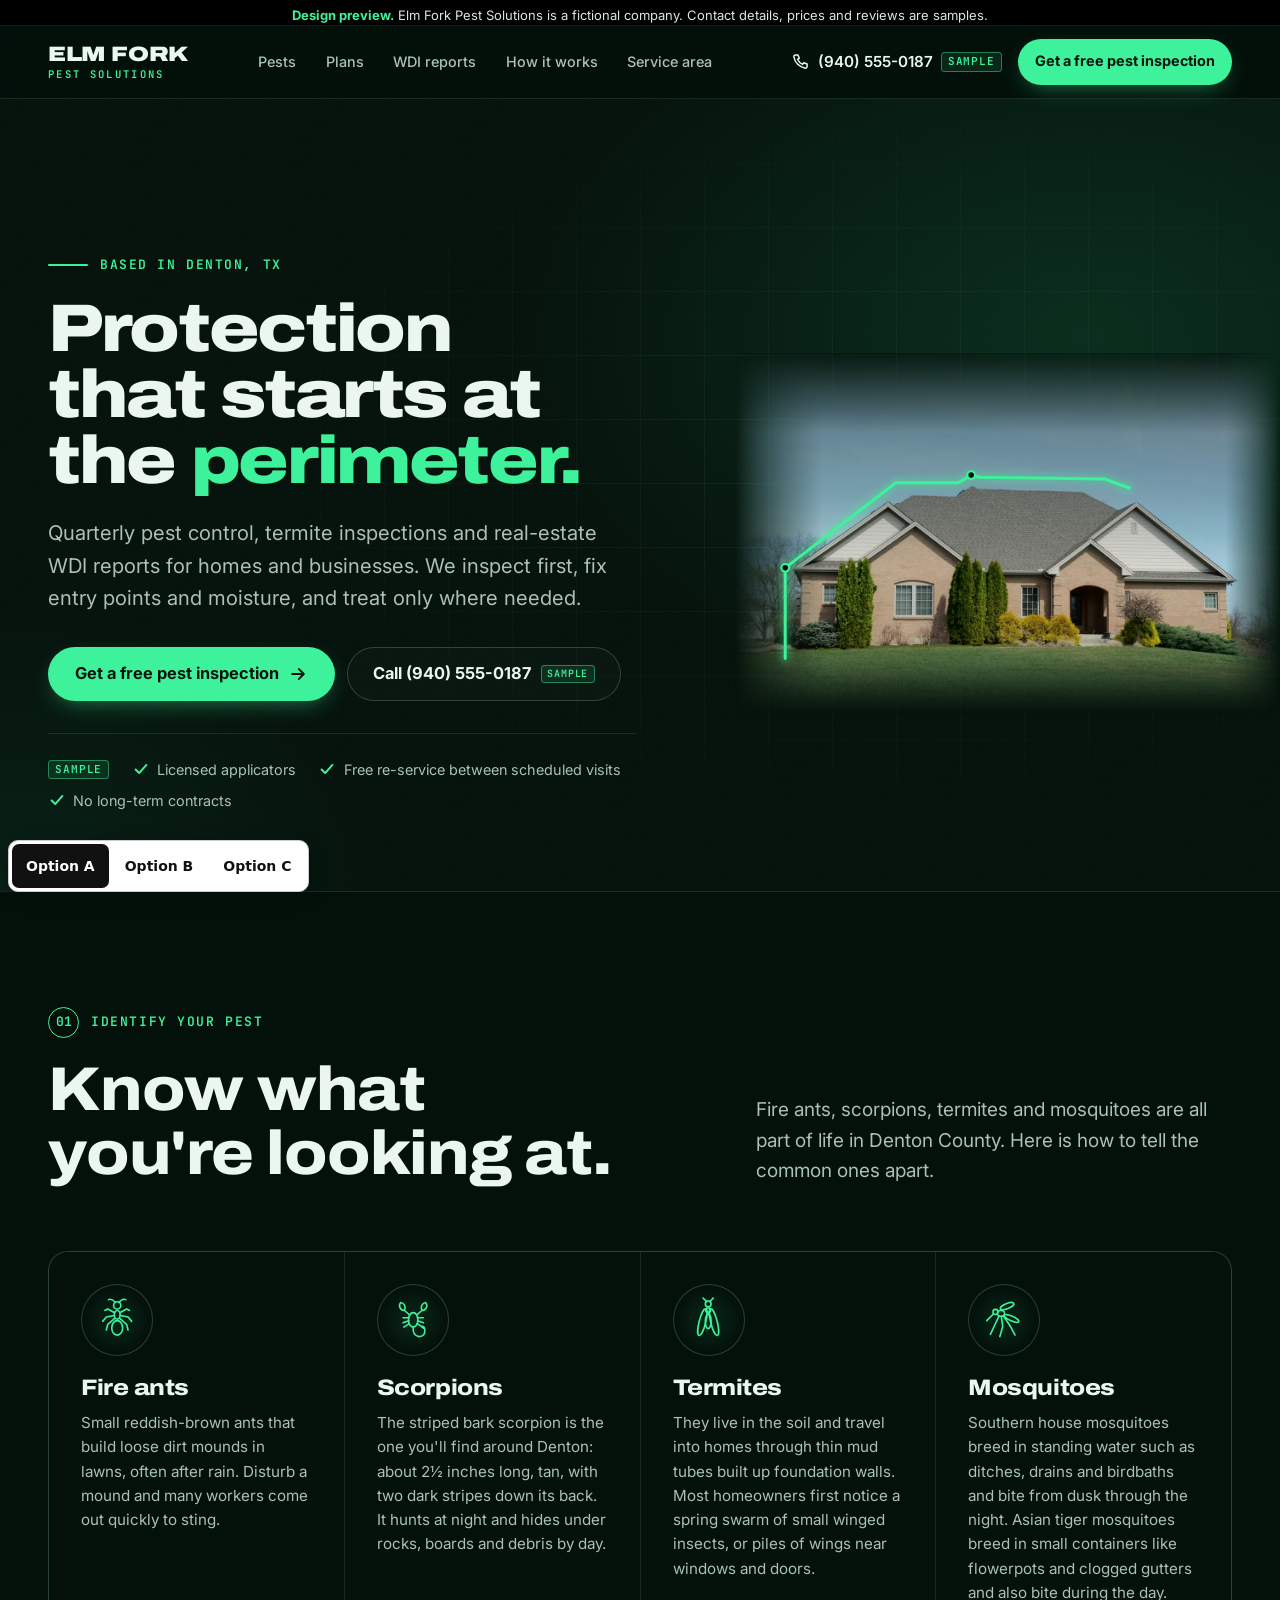
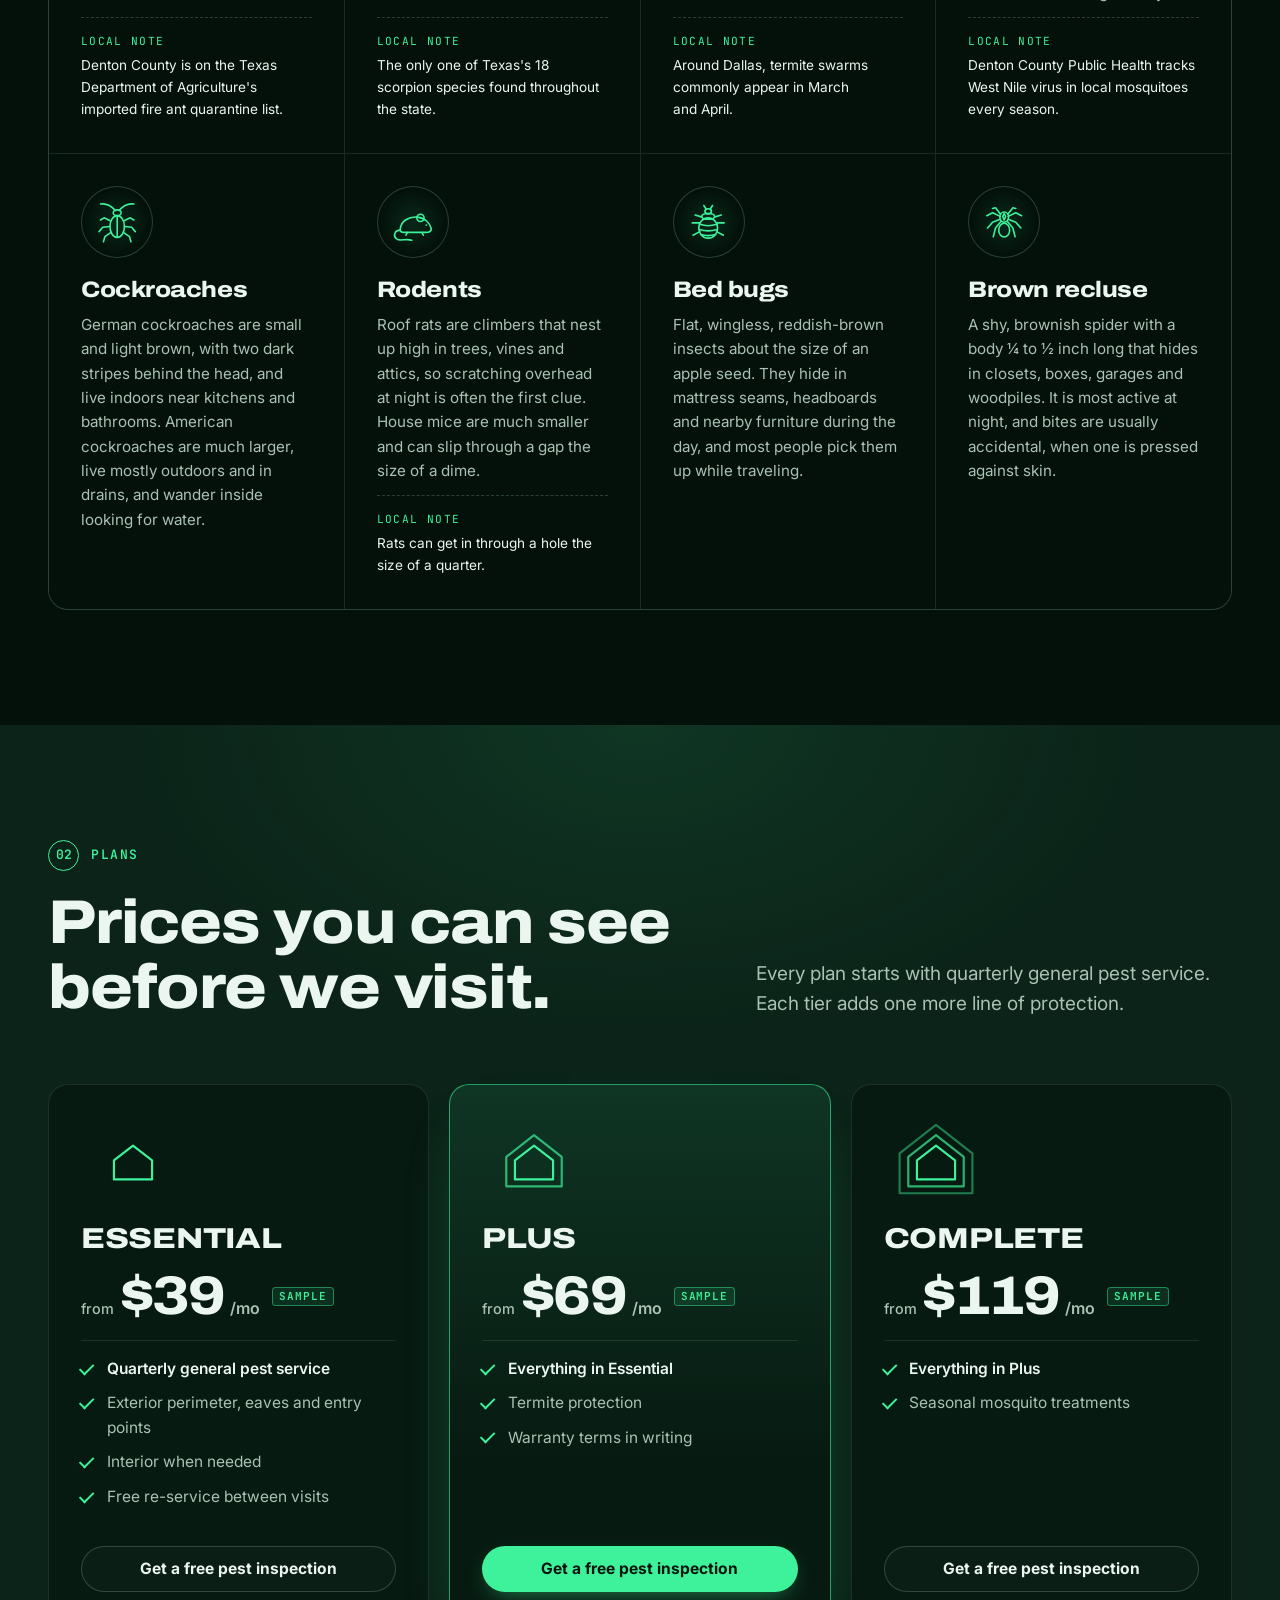
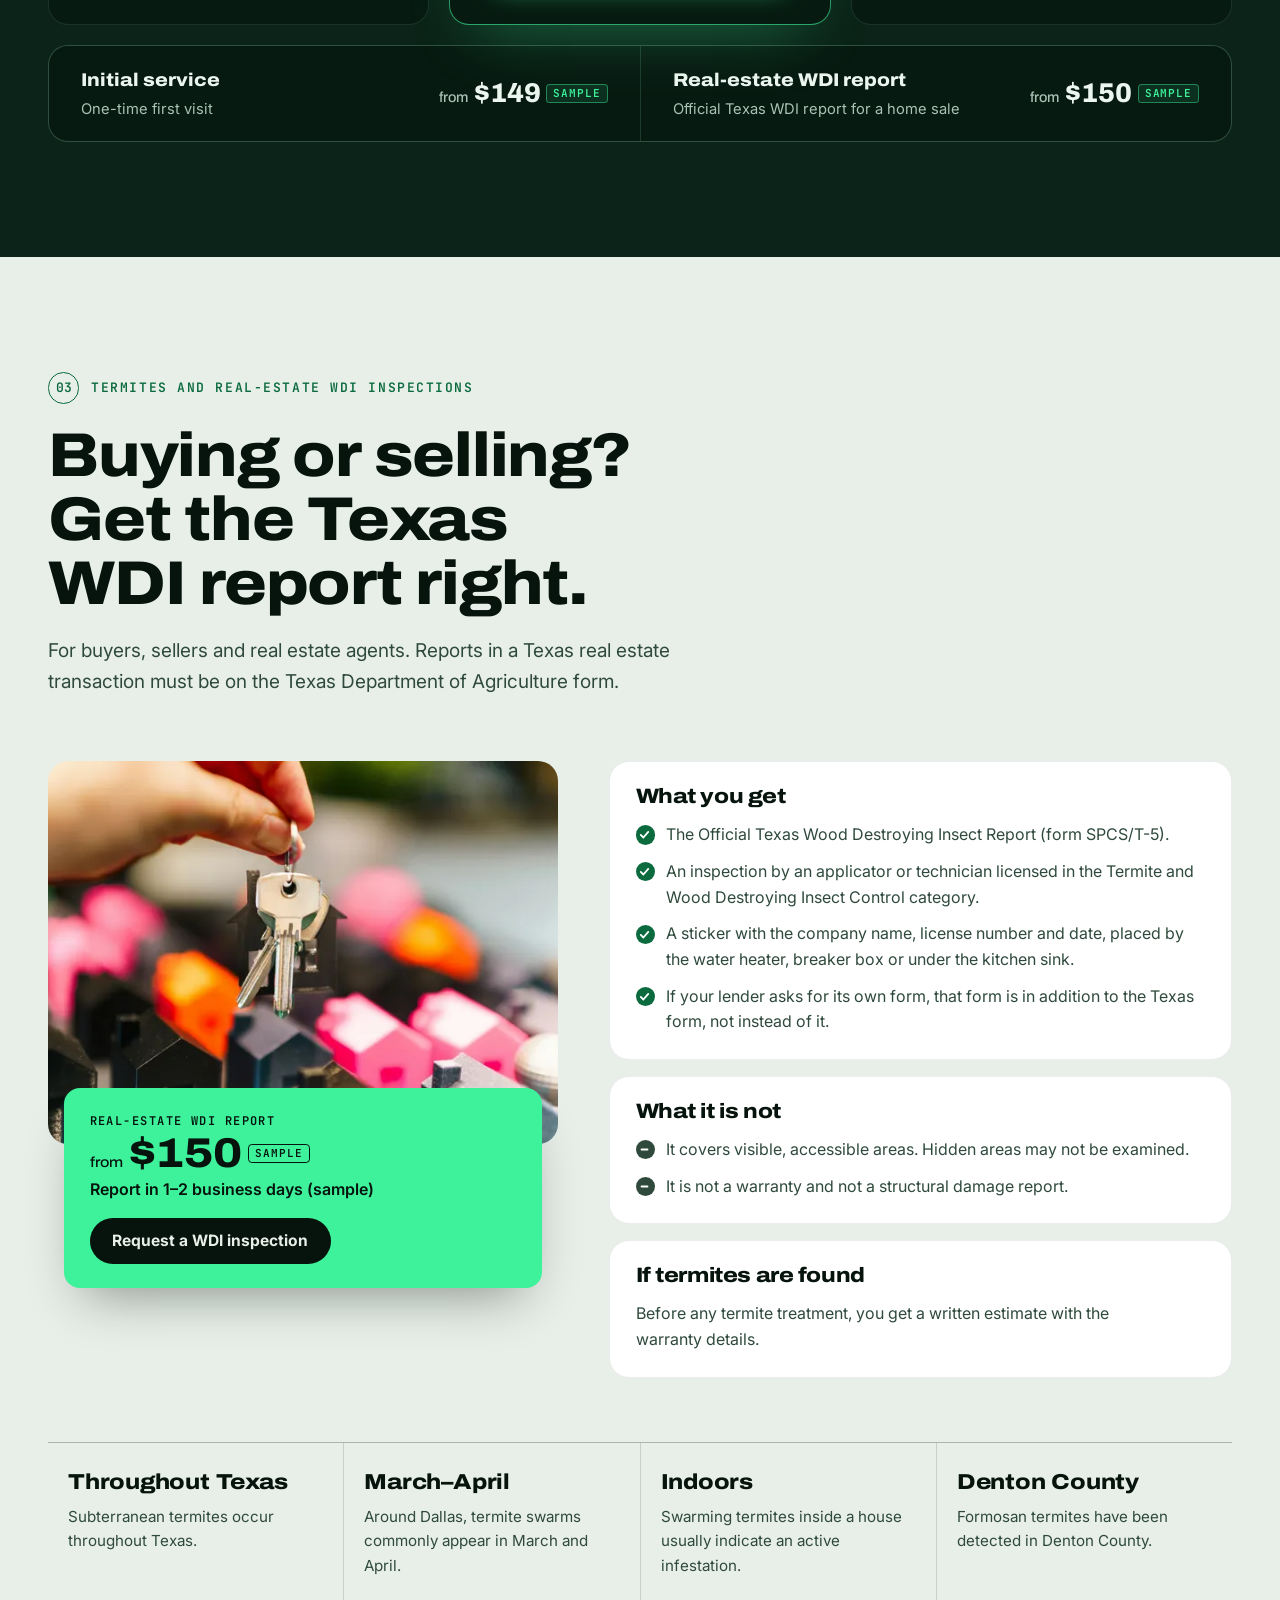
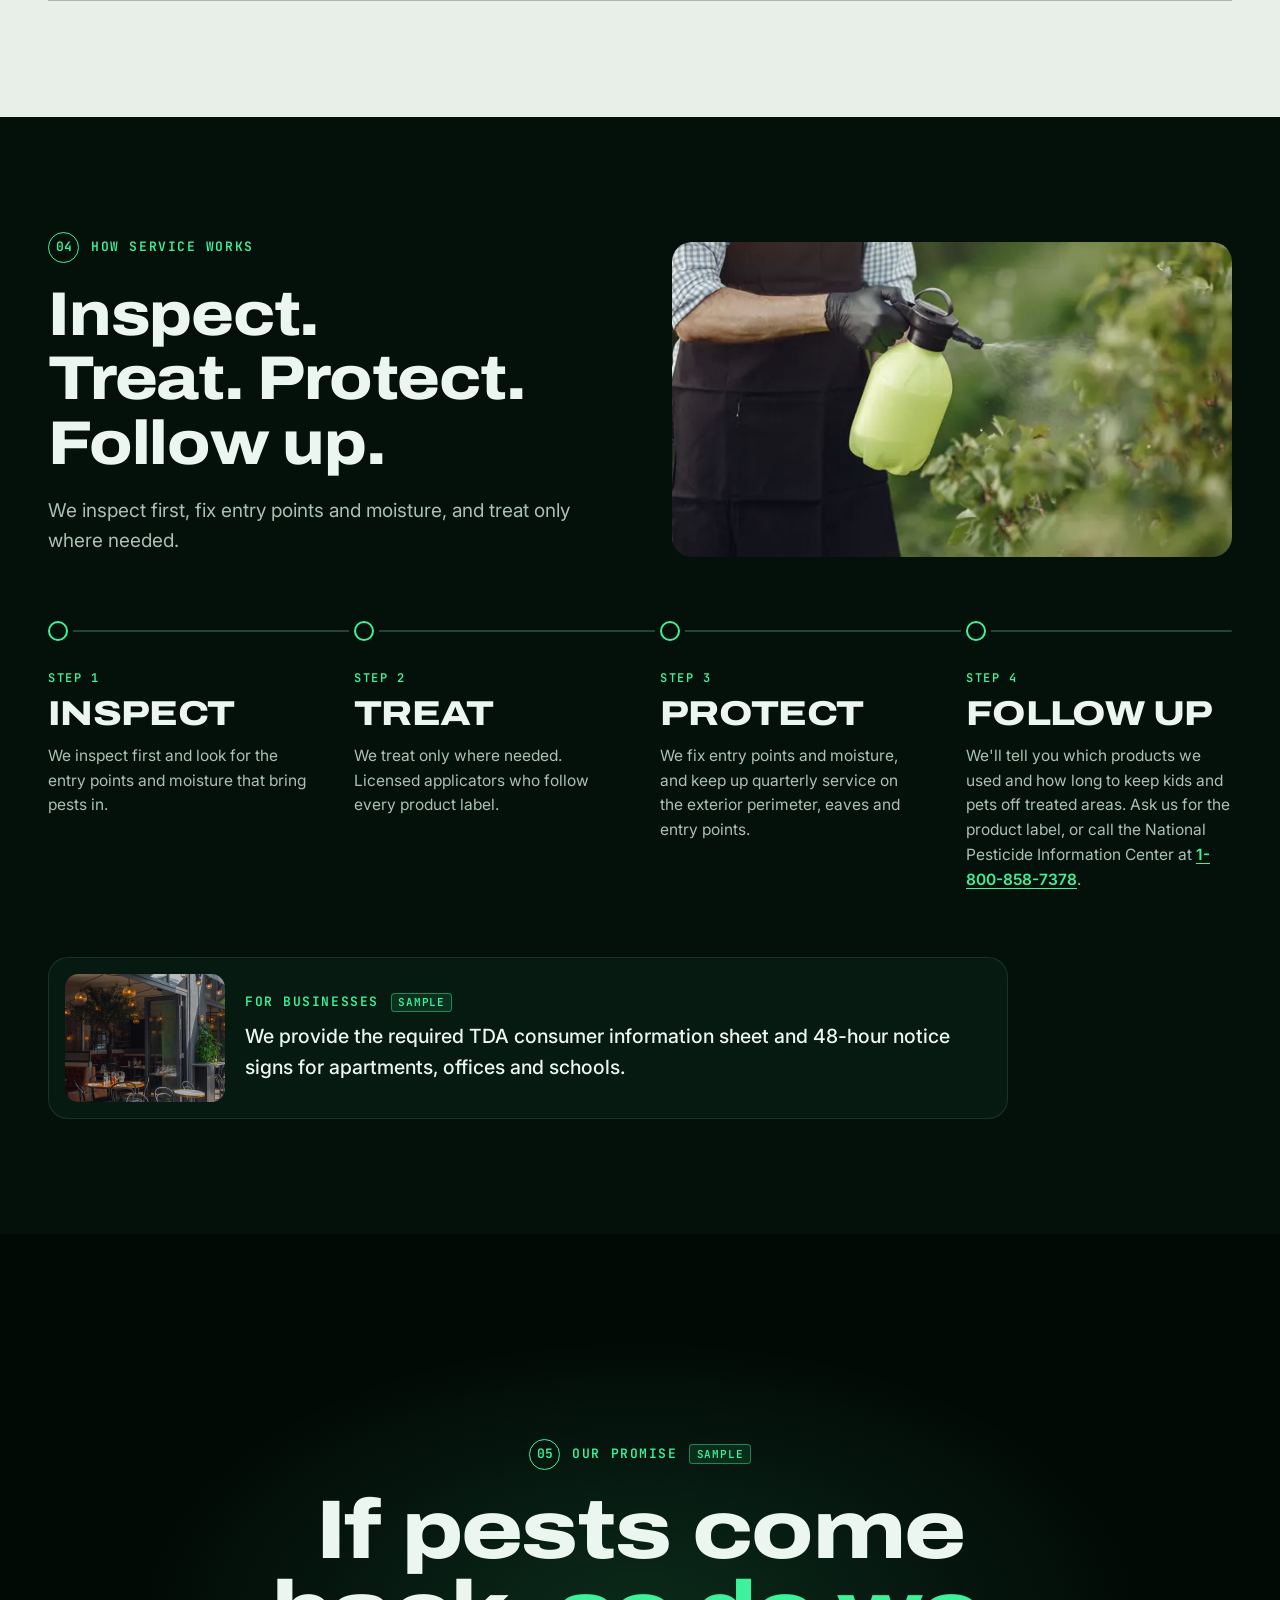
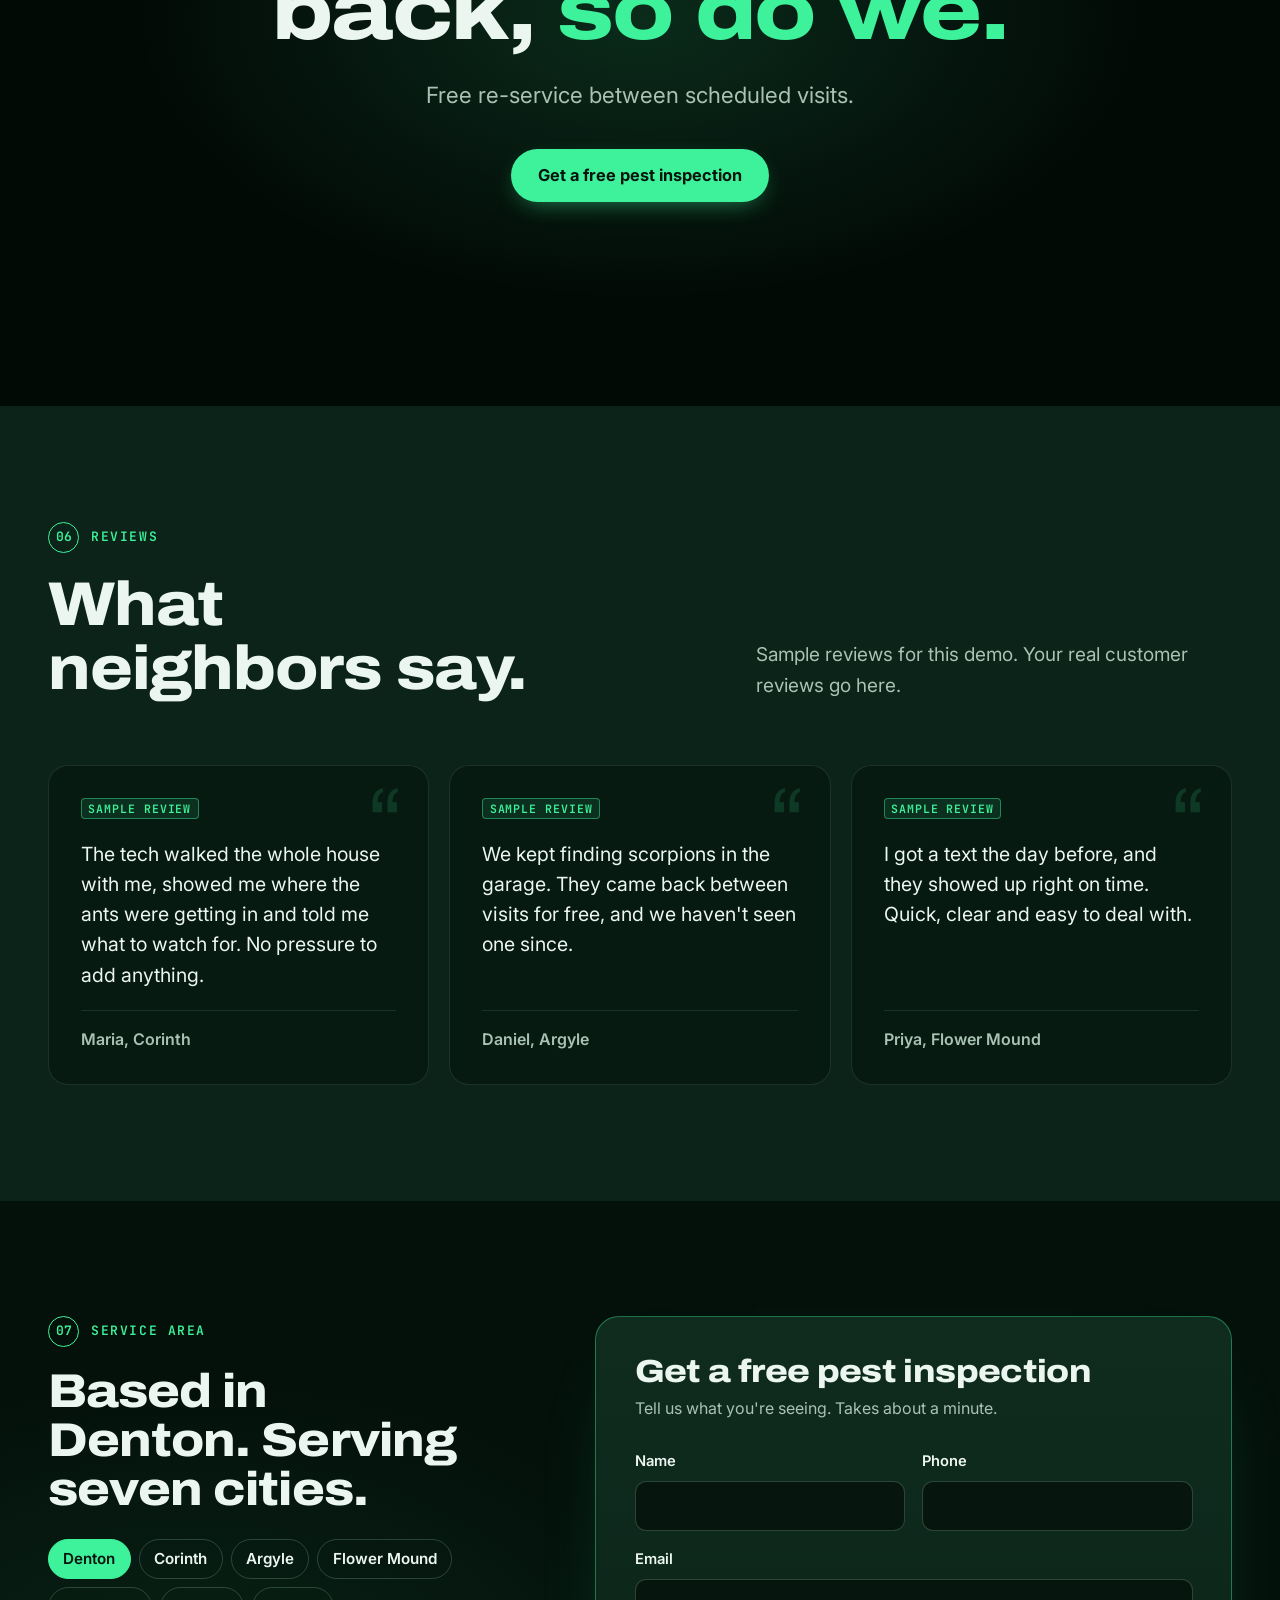
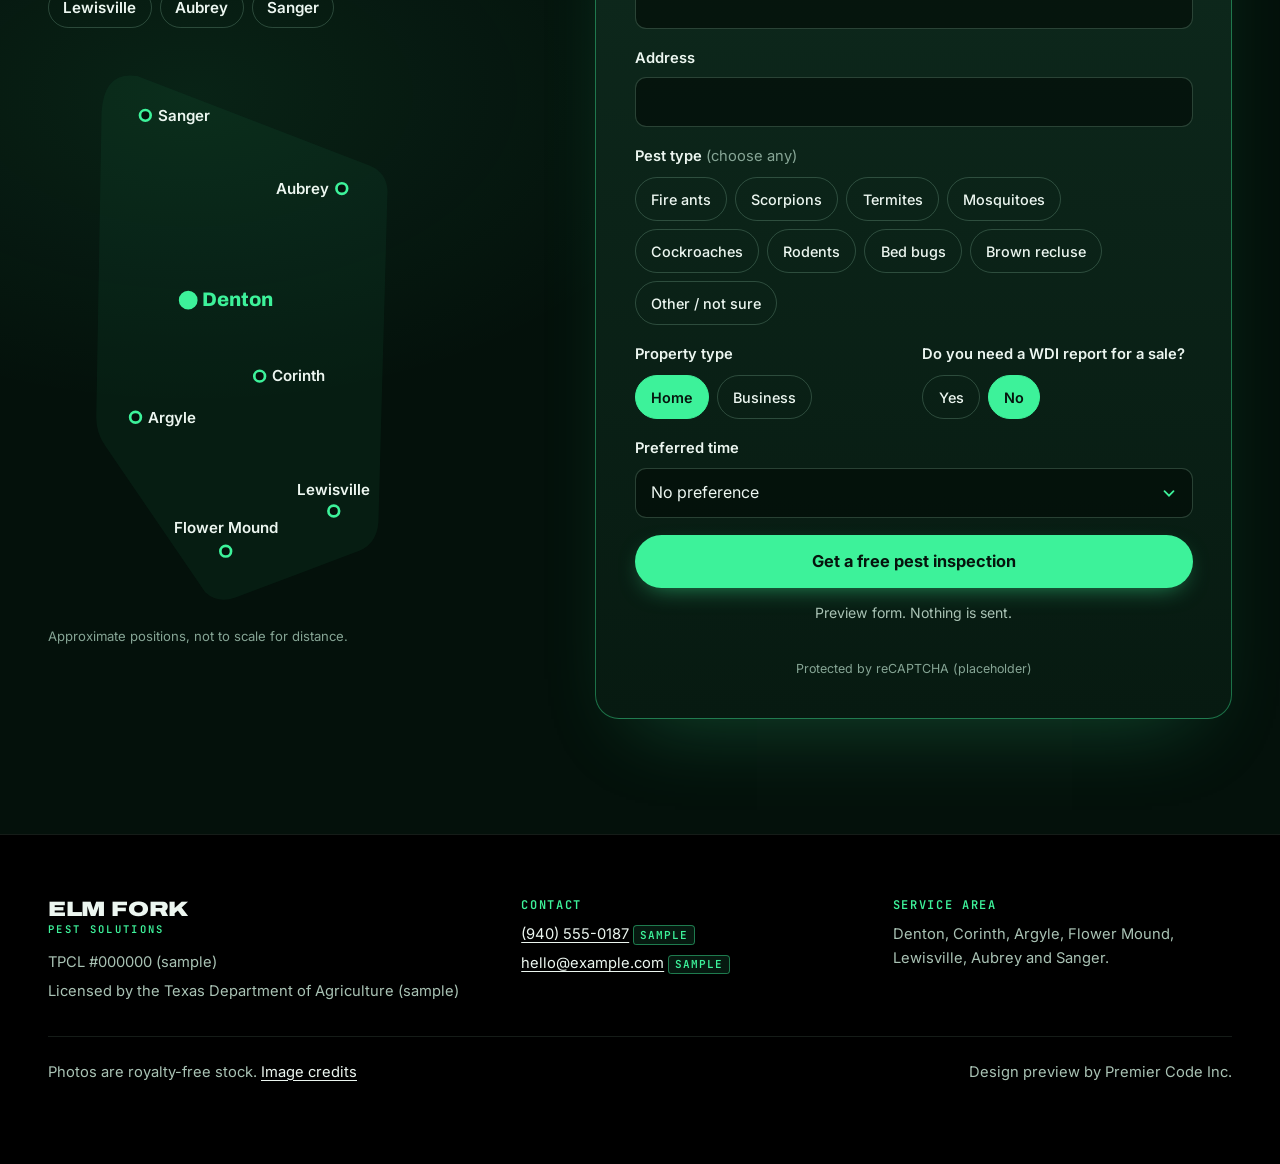
==== option-a/index.html @ 56227ff0 "Add three homepage design options, root redirect and image credits - Add Option A "The shield", Opti" ====
<!-- PITCH NOTE (Option A, "The shield"): A dark, cinematic page where one bright protective line draws itself around the home as you scroll, so the idea of perimeter protection is the first thing you see. Look first at the hero: scroll slowly and watch the line close around the house, then check the published Sample prices and the dedicated WDI section, which no Denton-area competitor has. -->
<!doctype html>
<html lang="en">
<head>
  <meta charset="utf-8">
  <meta name="viewport" content="width=device-width, initial-scale=1">
  <meta name="robots" content="noindex, nofollow">
  <title>Elm Fork Pest Solutions | Pest control in Denton, TX (design preview)</title>
  <meta name="description" content="Design preview for a fictional Denton, TX pest control company: quarterly pest plans, termite inspections and Texas real-estate WDI reports, with Sample prices.">
  <meta name="theme-color" content="#04110b">
  <link rel="preconnect" href="https://fonts.googleapis.com">
  <link rel="preconnect" href="https://fonts.gstatic.com" crossorigin>
  <link rel="stylesheet" href="https://fonts.googleapis.com/css2?family=Archivo:wdth,wght@62..125,400..900&family=Inter:wght@400;500;600;700&family=JetBrains+Mono:wght@500;600&display=swap">
  <link rel="preload" as="image" href="../assets/img/home-brick-ranch-02-1280.webp" imagesrcset="../assets/img/home-brick-ranch-02-640.webp 640w, ../assets/img/home-brick-ranch-02-1280.webp 1280w, ../assets/img/home-brick-ranch-02-1920.webp 1920w, ../assets/img/home-brick-ranch-02-2400.webp 2400w" imagesizes="(min-width: 960px) 55vw, 100vw">
  <link rel="stylesheet" href="styles.css">
  <script>document.documentElement.classList.add('js');</script>
</head>
<body>
  <a class="skip-link" href="#main">Skip to main content</a>

  <div class="preview-bar" role="note">
    <p><strong>Design preview.</strong> Elm Fork Pest Solutions is a fictional company. Contact details, prices and reviews are samples.</p>
  </div>

  <header class="site-header">
    <div class="wrap header-inner">
      <a class="wordmark" href="#main" aria-label="Elm Fork Pest Solutions, back to top">
        <span class="wordmark-top">Elm Fork</span>
        <span class="wordmark-sub">Pest Solutions</span>
      </a>
      <nav class="main-nav" aria-label="Main">
        <ul>
          <li><a href="#pests">Pests</a></li>
          <li><a href="#plans">Plans</a></li>
          <li><a href="#wdi">WDI reports</a></li>
          <li><a href="#how">How it works</a></li>
          <li><a href="#area">Service area</a></li>
        </ul>
      </nav>
      <div class="header-actions">
        <!-- PLACEHOLDER: real business phone number -->
        <a class="header-phone" href="tel:+19405550187">
          <svg aria-hidden="true" viewBox="0 0 24 24" width="20" height="20"><path d="M6.6 3.5h3l1.5 4-2 1.3a11 11 0 0 0 6.1 6.1l1.3-2 4 1.5v3a2 2 0 0 1-2.2 2A16.5 16.5 0 0 1 4.6 5.7a2 2 0 0 1 2-2.2z" fill="none" stroke="currentColor" stroke-width="1.8" stroke-linejoin="round"/></svg>
          <span class="header-phone-num">(940) 555-0187</span>
          <span class="tag">Sample</span>
        </a>
        <a class="btn btn-primary btn-header" href="#inspect"><span class="long">Get a free pest inspection</span><span class="short">Free inspection</span></a>
      </div>
    </div>
  </header>

  <main id="main" tabindex="-1">

    <!-- 1. HERO -->
    <section class="hero" aria-labelledby="hero-title">
      <div class="hero-glow" aria-hidden="true"></div>
      <div class="wrap hero-grid">
        <div class="hero-copy">
          <p class="eyebrow"><span class="eyebrow-line" aria-hidden="true"></span>Based in Denton, TX</p>
          <h1 id="hero-title">Protection that starts at the <span class="accent">perimeter.</span></h1>
          <p class="hero-lede">Quarterly pest control, termite inspections and real-estate WDI reports for homes and businesses. We inspect first, fix entry points and moisture, and treat only where needed.</p>
          <div class="hero-ctas">
            <a class="btn btn-primary btn-lg" href="#inspect">Get a free pest inspection
              <svg aria-hidden="true" viewBox="0 0 24 24" width="20" height="20"><path d="M5 12h13m-5-6 6 6-6 6" fill="none" stroke="currentColor" stroke-width="2.2" stroke-linecap="round" stroke-linejoin="round"/></svg>
            </a>
            <a class="btn btn-ghost btn-lg" href="tel:+19405550187">Call (940) 555-0187 <span class="tag">Sample</span></a>
          </div>
          <!-- PLACEHOLDER: confirm trust points with the client -->
          <ul class="trust" aria-label="What every plan includes (sample)">
            <li class="trust-tag"><span class="tag">Sample</span></li>
            <li><svg aria-hidden="true" viewBox="0 0 20 20" width="18" height="18"><path d="M4 10.5l4 4 8-9" fill="none" stroke="currentColor" stroke-width="2.2" stroke-linecap="round" stroke-linejoin="round"/></svg>Licensed applicators</li>
            <li><svg aria-hidden="true" viewBox="0 0 20 20" width="18" height="18"><path d="M4 10.5l4 4 8-9" fill="none" stroke="currentColor" stroke-width="2.2" stroke-linecap="round" stroke-linejoin="round"/></svg>Free re-service between scheduled visits</li>
            <li><svg aria-hidden="true" viewBox="0 0 20 20" width="18" height="18"><path d="M4 10.5l4 4 8-9" fill="none" stroke="currentColor" stroke-width="2.2" stroke-linecap="round" stroke-linejoin="round"/></svg>No long-term contracts</li>
          </ul>
        </div>

        <figure class="hero-figure" id="shield">
          <div class="shield-stage">
            <img src="../assets/img/home-brick-ranch-02-1280.webp"
                 srcset="../assets/img/home-brick-ranch-02-640.webp 640w, ../assets/img/home-brick-ranch-02-1280.webp 1280w, ../assets/img/home-brick-ranch-02-1920.webp 1920w, ../assets/img/home-brick-ranch-02-2400.webp 2400w"
                 sizes="(min-width: 960px) 55vw, 100vw"
                 width="1280" height="848" fetchpriority="high"
                 alt="Single-story brick home with trimmed shrubs and a green lawn">
            <svg class="shield-svg" viewBox="0 0 1280 848" aria-hidden="true" focusable="false">
              <defs>
                <filter id="lineGlow" x="-10%" y="-10%" width="120%" height="120%">
                  <feGaussianBlur stdDeviation="9"/>
                </filter>
              </defs>
              <path class="shield-halo" pathLength="1" d="M118 718 L118 505 L378 305 L525 305 L555 287 L575 292 L868 296 L940 322 L1200 520 L1200 732 L118 732 Z"/>
              <path class="shield-line" pathLength="1" d="M118 718 L118 505 L378 305 L525 305 L555 287 L575 292 L868 296 L940 322 L1200 520 L1200 732 L118 732 Z"/>
              <circle class="shield-node n1" cx="118" cy="505" r="9"/>
              <circle class="shield-node n2" cx="555" cy="287" r="9"/>
              <circle class="shield-node n3" cx="1200" cy="520" r="9"/>
              <circle class="shield-node n4" cx="1200" cy="732" r="9"/>
            </svg>
            <span class="shield-label l-eaves">Eaves</span>
            <span class="shield-label l-entry"><i aria-hidden="true"></i>Entry points</span>
            <span class="shield-label l-perimeter">Exterior perimeter</span>
          </div>
        </figure>
      </div>
    </section>

    <!-- 2. IDENTIFY YOUR PEST -->
    <section class="section pests" id="pests" aria-labelledby="pests-title">
      <div class="wrap">
        <header class="section-head split">
          <div>
            <p class="eyebrow"><span class="num">01</span>Identify your pest</p>
            <h2 id="pests-title">Know what you're looking at.</h2>
          </div>
          <p class="section-lede">Fire ants, scorpions, termites and mosquitoes are all part of life in Denton County. Here is how to tell the common ones apart.</p>
        </header>

        <ul class="pest-grid" role="list">
          <li class="pest-card" data-reveal>
            <div class="pest-icon" aria-hidden="true">
              <svg viewBox="0 0 64 64"><circle cx="32" cy="13" r="5"/><ellipse cx="32" cy="26" rx="4" ry="6"/><ellipse cx="32" cy="44" rx="7.5" ry="10"/><path d="M29.5 9 Q25 3 20 5 M34.5 9 Q39 3 44 5 M28.5 23 L19 18 L15 20 M28 27 L17 29 L12 35 M28.5 31 L19 39 L17 47 M35.5 23 L45 18 L49 20 M36 27 L47 29 L52 35 M35.5 31 L45 39 L47 47"/></svg>
            </div>
            <h3>Fire ants</h3>
            <p>Small reddish-brown ants that build loose dirt mounds in lawns, often after rain. Disturb a mound and many workers come out quickly to sting.</p>
            <p class="pest-note">Denton County is on the Texas Department of Agriculture's imported fire ant quarantine list.</p>
          </li>
          <li class="pest-card" data-reveal>
            <div class="pest-icon" aria-hidden="true">
              <svg viewBox="0 0 64 64"><ellipse cx="32" cy="33" rx="6.5" ry="10"/><path d="M32 43 Q31 55 40 56 Q49 56 48 46 Q47.5 41 43 42 M43 42 L46.5 44.5 M27 26 L20 20 M37 26 L44 20 M20 20 C14 20 11 13 15 9 M20 20 C22 15 20 10 15 9 M44 20 C50 20 53 13 49 9 M44 20 C42 15 44 10 49 9 M26 30 L18 30 M26 34 L18 37 M26.5 38 L19 43 M38 30 L46 30 M38 34 L46 37 M37.5 38 L45 43"/></svg>
            </div>
            <h3>Scorpions</h3>
            <p>The striped bark scorpion is the one you'll find around Denton: about 2&frac12; inches long, tan, with two dark stripes down its back. It hunts at night and hides under rocks, boards and debris by day.</p>
            <p class="pest-note">The only one of Texas's 18 scorpion species found throughout the state.</p>
          </li>
          <li class="pest-card" data-reveal>
            <div class="pest-icon" aria-hidden="true">
              <svg viewBox="0 0 64 64"><circle cx="32" cy="11" r="4"/><ellipse cx="32" cy="19.5" rx="3.5" ry="3"/><ellipse cx="32" cy="35" rx="4" ry="10"/><ellipse cx="24" cy="36" rx="4.5" ry="19" transform="rotate(14 24 36)"/><ellipse cx="40" cy="36" rx="4.5" ry="19" transform="rotate(-14 40 36)"/><path d="M30 8 L25 3 M34 8 L39 3"/></svg>
            </div>
            <h3>Termites</h3>
            <p>They live in the soil and travel into homes through thin mud tubes built up foundation walls. Most homeowners first notice a spring swarm of small winged insects, or piles of wings near windows and doors.</p>
            <p class="pest-note">Around Dallas, termite swarms commonly appear in March and April.</p>
          </li>
          <li class="pest-card" data-reveal>
            <div class="pest-icon" aria-hidden="true">
              <svg viewBox="0 0 64 64"><circle cx="20" cy="22" r="3.5"/><ellipse cx="27.5" cy="24" rx="5" ry="4"/><ellipse cx="42" cy="31" rx="11" ry="3.2" transform="rotate(24 42 31)"/><ellipse cx="36" cy="14" rx="10" ry="3.5" transform="rotate(-22 36 14)"/><path d="M17.5 24.5 L8 34 M25 27.5 L19 40 L13 53 M28 28 L30 42 L26 56 M30.5 27 L40 41 L47 54"/></svg>
            </div>
            <h3>Mosquitoes</h3>
            <p>Southern house mosquitoes breed in standing water such as ditches, drains and birdbaths and bite from dusk through the night. Asian tiger mosquitoes breed in small containers like flowerpots and clogged gutters and also bite during the day.</p>
            <p class="pest-note">Denton County Public Health tracks West Nile virus in local mosquitoes every season.</p>
          </li>
          <li class="pest-card" data-reveal>
            <div class="pest-icon" aria-hidden="true">
              <svg viewBox="0 0 64 64"><ellipse cx="32" cy="38" rx="10" ry="15"/><ellipse cx="32" cy="19" rx="5.5" ry="4"/><path d="M32 24 L32 52 M29.5 16 Q20 5 9 7 M34.5 16 Q44 5 55 7 M22.5 30 L14 26 L9 29 M22 38 L12 39 L7 45 M23.5 46 L15 52 L13 59 M41.5 30 L50 26 L55 29 M42 38 L52 39 L57 45 M40.5 46 L49 52 L51 59"/></svg>
            </div>
            <h3>Cockroaches</h3>
            <p>German cockroaches are small and light brown, with two dark stripes behind the head, and live indoors near kitchens and bathrooms. American cockroaches are much larger, live mostly outdoors and in drains, and wander inside looking for water.</p>
          </li>
          <li class="pest-card" data-reveal>
            <div class="pest-icon" aria-hidden="true">
              <svg viewBox="0 0 64 64"><path d="M57 41 C55 33 48 26 38 25 C26 24 15 30 14 42 C14 45 16 46 19 46 L50 46 C54 46 57 44 57 41 Z"/><circle cx="42" cy="26" r="5"/><circle cx="50" cy="36" r="1.2" class="fill"/><path d="M14.5 43 C6 43 4 51 9 55 C14 59 22 54 30 57 M24 46 L22 50 M44 46 L46 50"/></svg>
            </div>
            <h3>Rodents</h3>
            <p>Roof rats are climbers that nest up high in trees, vines and attics, so scratching overhead at night is often the first clue. House mice are much smaller and can slip through a gap the size of a dime.</p>
            <p class="pest-note">Rats can get in through a hole the size of a quarter.</p>
          </li>
          <li class="pest-card" data-reveal>
            <div class="pest-icon" aria-hidden="true">
              <svg viewBox="0 0 64 64"><ellipse cx="32" cy="40" rx="13" ry="14"/><ellipse cx="32" cy="24" rx="9" ry="4"/><ellipse cx="32" cy="17" rx="4.5" ry="3.5"/><path d="M20.5 35 Q32 39 43.5 35 M19.5 42 Q32 46 44.5 42 M21.5 49 Q32 52 42.5 49 M29.5 14.5 L26 9 M34.5 14.5 L38 9 M23.5 25 L14 22 M20 33 L10 33 M20.5 45 L11 50 M40.5 25 L50 22 M44 33 L54 33 M43.5 45 L53 50"/></svg>
            </div>
            <h3>Bed bugs</h3>
            <p>Flat, wingless, reddish-brown insects about the size of an apple seed. They hide in mattress seams, headboards and nearby furniture during the day, and most people pick them up while traveling.</p>
          </li>
          <li class="pest-card" data-reveal>
            <div class="pest-icon" aria-hidden="true">
              <svg viewBox="0 0 64 64"><ellipse cx="32" cy="25" rx="6" ry="7"/><ellipse cx="32" cy="43" rx="7.5" ry="9.5"/><path d="M32 20 L30 24 L32 29 L34 24 Z M27 21 L20 12 L16 13 M26.5 24 L16 19 L8 23 M26.5 28 L16 32 L9 40 M27.5 31 L20 40 L17 52 M37 21 L44 12 L48 13 M37.5 24 L48 19 L56 23 M37.5 28 L48 32 L55 40 M36.5 31 L44 40 L47 52"/></svg>
            </div>
            <h3>Brown recluse</h3>
            <p>A shy, brownish spider with a body &frac14; to &frac12; inch long that hides in closets, boxes, garages and woodpiles. It is most active at night, and bites are usually accidental, when one is pressed against skin.</p>
          </li>
        </ul>
      </div>
    </section>

    <!-- 3. PLANS -->
    <section class="section plans" id="plans" aria-labelledby="plans-title">
      <div class="wrap">
        <header class="section-head split">
          <div>
            <p class="eyebrow"><span class="num">02</span>Plans</p>
            <h2 id="plans-title">Prices you can see before we visit.</h2>
          </div>
          <p class="section-lede">Every plan starts with quarterly general pest service. Each tier adds one more line of protection.</p>
        </header>

        <!-- PLACEHOLDER: all plan prices and inclusions are samples; client to confirm -->
        <div class="plan-grid">
          <article class="plan" data-reveal>
            <svg class="plan-rings" viewBox="0 0 120 100" aria-hidden="true"><path class="ring r1" d="M38 72 V50 L60 33 L82 50 V72 Z"/></svg>
            <h3>Essential</h3>
            <p class="price"><span class="from">from</span> <span class="amount">$39</span><span class="per">/mo</span> <span class="tag">Sample</span></p>
            <ul class="plan-list">
              <li>Quarterly general pest service</li>
              <li>Exterior perimeter, eaves and entry points</li>
              <li>Interior when needed</li>
              <li>Free re-service between visits</li>
            </ul>
            <a class="btn btn-ghost" href="#inspect">Get a free pest inspection</a>
          </article>
          <article class="plan plan-feature" data-reveal>
            <svg class="plan-rings" viewBox="0 0 120 100" aria-hidden="true"><path class="ring r2" d="M28 80 V46 L60 21 L92 46 V80 Z"/><path class="ring r1" d="M38 72 V50 L60 33 L82 50 V72 Z"/></svg>
            <h3>Plus</h3>
            <p class="price"><span class="from">from</span> <span class="amount">$69</span><span class="per">/mo</span> <span class="tag">Sample</span></p>
            <ul class="plan-list">
              <li>Everything in Essential</li>
              <li>Termite protection</li>
              <li>Warranty terms in writing</li>
            </ul>
            <a class="btn btn-primary" href="#inspect">Get a free pest inspection</a>
          </article>
          <article class="plan" data-reveal>
            <svg class="plan-rings" viewBox="0 0 120 100" aria-hidden="true"><path class="ring r3" d="M18 88 V42 L60 9 L102 42 V88 Z"/><path class="ring r2" d="M28 80 V46 L60 21 L92 46 V80 Z"/><path class="ring r1" d="M38 72 V50 L60 33 L82 50 V72 Z"/></svg>
            <h3>Complete</h3>
            <p class="price"><span class="from">from</span> <span class="amount">$119</span><span class="per">/mo</span> <span class="tag">Sample</span></p>
            <ul class="plan-list">
              <li>Everything in Plus</li>
              <li>Seasonal mosquito treatments</li>
            </ul>
            <a class="btn btn-ghost" href="#inspect">Get a free pest inspection</a>
          </article>
        </div>

        <div class="extras" data-reveal>
          <div class="extra">
            <p class="extra-name">Initial service</p>
            <p class="extra-desc">One-time first visit</p>
            <p class="extra-price"><span class="from">from</span> $149 <span class="tag">Sample</span></p>
          </div>
          <div class="extra">
            <p class="extra-name">Real-estate WDI report</p>
            <p class="extra-desc">Official Texas WDI report for a home sale</p>
            <p class="extra-price"><span class="from">from</span> $150 <span class="tag">Sample</span></p>
          </div>
        </div>
      </div>
    </section>

    <!-- 4. TERMITES + WDI -->
    <section class="section wdi" id="wdi" aria-labelledby="wdi-title">
      <div class="wrap">
        <header class="section-head">
          <p class="eyebrow"><span class="num">03</span>Termites and real-estate WDI inspections</p>
          <h2 id="wdi-title">Buying or selling? Get the Texas WDI report right.</h2>
          <p class="section-lede">For buyers, sellers and real estate agents. Reports in a Texas real estate transaction must be on the Texas Department of Agriculture form.</p>
        </header>

        <div class="wdi-grid">
          <div class="wdi-media" data-reveal>
            <img src="../assets/img/realestate-keys-01-1280.webp"
                 srcset="../assets/img/realestate-keys-01-640.webp 640w, ../assets/img/realestate-keys-01-1280.webp 1280w, ../assets/img/realestate-keys-01-1920.webp 1920w"
                 sizes="(min-width: 960px) 40vw, 100vw"
                 width="1280" height="854" loading="lazy"
                 alt="Hand holding a house key over small model homes">
            <!-- PLACEHOLDER: WDI price and turnaround are samples; client to confirm -->
            <div class="wdi-price">
              <p class="wdi-price-label">Real-estate WDI report</p>
              <p class="wdi-price-amount"><span class="from">from</span> $150 <span class="tag tag-dark">Sample</span></p>
              <p class="wdi-turn">Report in 1&ndash;2 business days (sample)</p>
              <a class="btn btn-dark" href="#inspect">Request a WDI inspection</a>
            </div>
          </div>

          <div class="wdi-facts">
            <div class="fact-block" data-reveal>
              <h3>What you get</h3>
              <ul class="checks">
                <li>The Official Texas Wood Destroying Insect Report (form SPCS/T-5).</li>
                <li>An inspection by an applicator or technician licensed in the Termite and Wood Destroying Insect Control category.</li>
                <li>A sticker with the company name, license number and date, placed by the water heater, breaker box or under the kitchen sink.</li>
                <li>If your lender asks for its own form, that form is in addition to the Texas form, not instead of it.</li>
              </ul>
            </div>
            <div class="fact-block" data-reveal>
              <h3>What it is not</h3>
              <ul class="checks checks-neg">
                <li>It covers visible, accessible areas. Hidden areas may not be examined.</li>
                <li>It is not a warranty and not a structural damage report.</li>
              </ul>
            </div>
            <div class="fact-block" data-reveal>
              <h3>If termites are found</h3>
              <p>Before any termite treatment, you get a written estimate with the warranty details.</p>
            </div>
          </div>
        </div>

        <ul class="termite-strip" role="list">
          <li data-reveal><span class="strip-k">Throughout Texas</span>Subterranean termites occur throughout Texas.</li>
          <li data-reveal><span class="strip-k">March&ndash;April</span>Around Dallas, termite swarms commonly appear in March and April.</li>
          <li data-reveal><span class="strip-k">Indoors</span>Swarming termites inside a house usually indicate an active infestation.</li>
          <li data-reveal><span class="strip-k">Denton County</span>Formosan termites have been detected in Denton County.</li>
        </ul>
      </div>
    </section>

    <!-- 5. HOW SERVICE WORKS -->
    <section class="section how" id="how" aria-labelledby="how-title">
      <div class="wrap">
        <div class="how-top">
          <header class="section-head">
            <p class="eyebrow"><span class="num">04</span>How service works</p>
            <h2 id="how-title">Inspect. Treat. Protect. Follow up.</h2>
            <p class="section-lede">We inspect first, fix entry points and moisture, and treat only where needed.</p>
          </header>
          <figure class="how-figure" data-reveal>
            <img src="../assets/img/tech-shrub-spray-hands-01-1280.webp"
                 srcset="../assets/img/tech-shrub-spray-hands-01-640.webp 640w, ../assets/img/tech-shrub-spray-hands-01-1280.webp 1280w, ../assets/img/tech-shrub-spray-hands-01-1920.webp 1920w"
                 sizes="(min-width: 960px) 45vw, 100vw"
                 width="1280" height="853" loading="lazy"
                 alt="Gloved hand spraying shrubs with a handheld sprayer">
          </figure>
        </div>

        <!-- PLACEHOLDER: service process is a sample; client to confirm -->
        <ol class="steps" id="steps">
          <li class="step">
            <span class="step-node" aria-hidden="true"></span>
            <p class="step-num">Step 1</p>
            <h3>Inspect</h3>
            <p>We inspect first and look for the entry points and moisture that bring pests in.</p>
          </li>
          <li class="step">
            <span class="step-node" aria-hidden="true"></span>
            <p class="step-num">Step 2</p>
            <h3>Treat</h3>
            <p>We treat only where needed. Licensed applicators who follow every product label.</p>
          </li>
          <li class="step">
            <span class="step-node" aria-hidden="true"></span>
            <p class="step-num">Step 3</p>
            <h3>Protect</h3>
            <p>We fix entry points and moisture, and keep up quarterly service on the exterior perimeter, eaves and entry points.</p>
          </li>
          <li class="step">
            <span class="step-node" aria-hidden="true"></span>
            <p class="step-num">Step 4</p>
            <h3>Follow up</h3>
            <p>We'll tell you which products we used and how long to keep kids and pets off treated areas. Ask us for the product label, or call the National Pesticide Information Center at <a href="tel:+18008587378">1-800-858-7378</a>.</p>
          </li>
          <li class="steps-track" aria-hidden="true"><span class="steps-fill"></span></li>
        </ol>

        <!-- PLACEHOLDER: commercial service claim is a sample; client to confirm -->
        <aside class="commercial" data-reveal aria-label="Commercial service">
          <img src="../assets/img/restaurant-patio-01-640.webp"
               srcset="../assets/img/restaurant-patio-01-640.webp 640w, ../assets/img/restaurant-patio-01-1280.webp 1280w"
               sizes="(min-width: 960px) 14rem, 40vw"
               width="640" height="1024" loading="lazy"
               alt="Empty restaurant patio with bistro tables and string lights">
          <div>
            <p class="eyebrow eyebrow-sm">For businesses <span class="tag">Sample</span></p>
            <p class="commercial-text">We provide the required TDA consumer information sheet and 48-hour notice signs for apartments, offices and schools.</p>
          </div>
        </aside>
      </div>
    </section>

    <!-- 6. GUARANTEE -->
    <!-- PLACEHOLDER: guarantee terms are a sample; client to confirm wording and limits -->
    <section class="section guarantee" id="guarantee" aria-labelledby="guarantee-title">
      <div class="wrap">
        <div class="loop-box">
          <svg class="loop-svg" aria-hidden="true" focusable="false"><rect class="loop-rect" x="3" y="3" rx="44" pathLength="1"/></svg>
          <p class="eyebrow"><span class="num">05</span>Our promise <span class="tag">Sample</span></p>
          <h2 id="guarantee-title">If pests come back, <span class="accent">so do we.</span></h2>
          <p class="guarantee-sub">Free re-service between scheduled visits.</p>
          <a class="btn btn-primary btn-lg" href="#inspect">Get a free pest inspection</a>
        </div>
      </div>
    </section>

    <!-- 7. REVIEWS -->
    <!-- PLACEHOLDER: reviews are samples; replace with real customer reviews -->
    <section class="section reviews" id="reviews" aria-labelledby="reviews-title">
      <div class="wrap">
        <header class="section-head split">
          <div>
            <p class="eyebrow"><span class="num">06</span>Reviews</p>
            <h2 id="reviews-title">What neighbors say.</h2>
          </div>
          <p class="section-lede">Sample reviews for this demo. Your real customer reviews go here.</p>
        </header>
        <div class="review-grid">
          <figure class="review" data-reveal>
            <p class="tag tag-review">Sample review</p>
            <blockquote><p>The tech walked the whole house with me, showed me where the ants were getting in and told me what to watch for. No pressure to add anything.</p></blockquote>
            <figcaption>Maria, Corinth</figcaption>
          </figure>
          <figure class="review" data-reveal>
            <p class="tag tag-review">Sample review</p>
            <blockquote><p>We kept finding scorpions in the garage. They came back between visits for free, and we haven't seen one since.</p></blockquote>
            <figcaption>Daniel, Argyle</figcaption>
          </figure>
          <figure class="review" data-reveal>
            <p class="tag tag-review">Sample review</p>
            <blockquote><p>I got a text the day before, and they showed up right on time. Quick, clear and easy to deal with.</p></blockquote>
            <figcaption>Priya, Flower Mound</figcaption>
          </figure>
        </div>
      </div>
    </section>

    <!-- 8. SERVICE AREA + FORM -->
    <section class="section area" id="area" aria-labelledby="area-title">
      <div class="wrap area-grid">
        <div class="area-copy">
          <p class="eyebrow"><span class="num">07</span>Service area</p>
          <h2 id="area-title">Based in Denton. Serving seven cities.</h2>
          <ul class="city-list">
            <li>Denton</li><li>Corinth</li><li>Argyle</li><li>Flower Mound</li><li>Lewisville</li><li>Aubrey</li><li>Sanger</li>
          </ul>
          <figure class="area-map" data-reveal>
            <svg viewBox="0 0 430 620" role="img" aria-labelledby="map-title">
              <title id="map-title">Schematic of the seven service-area cities around Denton, with a line drawn around them</title>
              <path class="map-line" pathLength="1" d="M100 18 L360 118 Q382 127 380 152 L370 518 Q368 545 342 552 L210 602 Q190 609 176 596 L64 432 Q54 418 54 400 L60 58 Q63 12 100 18 Z"/>
              <g class="map-dots">
                <circle cx="157" cy="269" r="9" class="base"/>
                <circle cx="109" cy="62" r="6"/><circle cx="329" cy="144" r="6"/><circle cx="98" cy="400" r="6"/><circle cx="237" cy="354" r="6"/><circle cx="199" cy="550" r="6"/><circle cx="320" cy="505" r="6"/>
              </g>
              <g class="map-labels">
                <text x="173" y="275" class="base">Denton</text>
                <text x="123" y="68">Sanger</text>
                <text x="315" y="150" text-anchor="end">Aubrey</text>
                <text x="112" y="406">Argyle</text>
                <text x="251" y="360">Corinth</text>
                <text x="199" y="530" text-anchor="middle">Flower Mound</text>
                <text x="320" y="487" text-anchor="middle">Lewisville</text>
              </g>
            </svg>
            <figcaption>Approximate positions, not to scale for distance.</figcaption>
          </figure>
        </div>

        <div class="form-card" id="inspect">
          <h2 class="form-title">Get a free pest inspection</h2>
          <p class="form-intro">Tell us what you're seeing. Takes about a minute.</p>
          <!-- PLACEHOLDER: form handler endpoint goes here at launch (preview form posts nowhere) -->
          <form id="inspect-form" action="#" method="post" novalidate>
            <!-- PLACEHOLDER: reCAPTCHA v3 script and token field go here at launch -->
            <input type="hidden" name="g-recaptcha-response" value="">
            <div class="hp-field" aria-hidden="true">
              <label for="company_website">Company website</label>
              <input type="text" id="company_website" name="company_website" tabindex="-1" autocomplete="off">
            </div>

            <div class="field-row">
              <div class="field">
                <label for="f-name">Name</label>
                <input id="f-name" name="name" type="text" autocomplete="name" required>
              </div>
              <div class="field">
                <label for="f-phone">Phone</label>
                <input id="f-phone" name="phone" type="tel" autocomplete="tel" required>
              </div>
            </div>
            <div class="field">
              <label for="f-email">Email</label>
              <input id="f-email" name="email" type="email" autocomplete="email">
            </div>
            <div class="field">
              <label for="f-address">Address</label>
              <input id="f-address" name="address" type="text" autocomplete="street-address">
            </div>

            <fieldset class="field">
              <legend>Pest type <span class="hint">(choose any)</span></legend>
              <div class="chips">
                <label class="chip"><input type="checkbox" name="pest" value="fire-ants"><span>Fire ants</span></label>
                <label class="chip"><input type="checkbox" name="pest" value="scorpions"><span>Scorpions</span></label>
                <label class="chip"><input type="checkbox" name="pest" value="termites"><span>Termites</span></label>
                <label class="chip"><input type="checkbox" name="pest" value="mosquitoes"><span>Mosquitoes</span></label>
                <label class="chip"><input type="checkbox" name="pest" value="cockroaches"><span>Cockroaches</span></label>
                <label class="chip"><input type="checkbox" name="pest" value="rodents"><span>Rodents</span></label>
                <label class="chip"><input type="checkbox" name="pest" value="bed-bugs"><span>Bed bugs</span></label>
                <label class="chip"><input type="checkbox" name="pest" value="brown-recluse"><span>Brown recluse</span></label>
                <label class="chip"><input type="checkbox" name="pest" value="other"><span>Other / not sure</span></label>
              </div>
            </fieldset>

            <div class="field-row">
              <fieldset class="field">
                <legend>Property type</legend>
                <div class="chips">
                  <label class="chip"><input type="radio" name="property" value="home" checked><span>Home</span></label>
                  <label class="chip"><input type="radio" name="property" value="business"><span>Business</span></label>
                </div>
              </fieldset>
              <fieldset class="field">
                <legend>Do you need a WDI report for a sale?</legend>
                <div class="chips">
                  <label class="chip"><input type="radio" name="wdi" value="yes"><span>Yes</span></label>
                  <label class="chip"><input type="radio" name="wdi" value="no" checked><span>No</span></label>
                </div>
              </fieldset>
            </div>

            <div class="field">
              <label for="f-time">Preferred time</label>
              <select id="f-time" name="time">
                <option>No preference</option>
                <option>Morning</option>
                <option>Afternoon</option>
              </select>
            </div>

            <button class="btn btn-primary btn-lg btn-block" type="submit">Get a free pest inspection</button>
            <p class="form-note">Preview form. Nothing is sent.</p>
            <p class="form-status" id="form-status" role="status" aria-live="polite"></p>
            <p class="recaptcha-note">Protected by reCAPTCHA (placeholder)</p>
          </form>
        </div>
      </div>
    </section>
  </main>

  <footer class="site-footer">
    <div class="wrap footer-grid">
      <div class="footer-brand">
        <p class="wordmark wordmark-footer"><span class="wordmark-top">Elm Fork</span><span class="wordmark-sub">Pest Solutions</span></p>
        <!-- PLACEHOLDER: real TPCL license number -->
        <p>TPCL #000000 (sample)</p>
        <p>Licensed by the Texas Department of Agriculture (sample)</p>
      </div>
      <div>
        <h2 class="footer-h">Contact</h2>
        <!-- PLACEHOLDER: real phone and email -->
        <p><a href="tel:+19405550187">(940) 555-0187</a> <span class="tag">Sample</span></p>
        <p><a href="mailto:hello@example.com">hello@example.com</a> <span class="tag">Sample</span></p>
      </div>
      <div>
        <h2 class="footer-h">Service area</h2>
        <p>Denton, Corinth, Argyle, Flower Mound, Lewisville, Aubrey and Sanger.</p>
      </div>
      <div class="footer-legal">
        <p>Photos are royalty-free stock. <a href="../credits.html">Image credits</a></p>
        <p>Design preview by Premier Code Inc.</p>
      </div>
    </div>
  </footer>

  <script src="main.js" defer></script>

<!-- REMOVE AT LAUNCH: option switcher -->
<!-- Copy this block unchanged to the end of <body> on every option page, just before </body>.
     Per page, move aria-current="page" and the "on" class to that page's own link. Change nothing else.
     Links are relative to option-a/, option-b/ and option-c/ folders (one level below the site root). -->
<style class="pv-style">
  html { scroll-padding-bottom: 6rem; }
  footer, .site-footer, body > :last-of-type:not(script):not(nav) { padding-bottom: max(env(safe-area-inset-bottom), 5rem); }
  .pv-switch {
    position: fixed; left: 8px; bottom: 8px; z-index: 9999;
    display: flex; gap: 2px; padding: 3px;
    background: #fff; border: 1px solid #c8ccd2; border-radius: 10px;
    box-shadow: 0 4px 18px rgba(0,0,0,.28);
    font: 600 14px/1.2 system-ui, -apple-system, "Segoe UI", sans-serif;
  }
  .pv-switch a {
    display: flex; align-items: center; justify-content: center;
    min-height: 44px; padding: 0 14px; border-radius: 7px;
    color: #111; background: transparent; text-decoration: none; white-space: nowrap;
  }
  .pv-switch a:hover { background: #eceef1; }
  .pv-switch a.on { color: #fff; background: #111; }
  .pv-switch a:focus-visible { outline: 3px solid #1a73e8; outline-offset: 1px; }
  @media (max-width: 420px) { .pv-switch a { padding: 0 11px; font-size: 13px; } }
  @media print { .pv-switch { display: none; } }
</style>
<nav class="pv-switch" aria-label="Design options">
  <a href="../option-a/" class="on" aria-current="page">Option A</a>
  <a href="../option-b/">Option B</a>
  <a href="../option-c/">Option C</a>
</nav>
<!-- /REMOVE AT LAUNCH -->
</body>
</html>
---- option-a/styles.css ----
/* Option A: "The shield"
   Deep green and black, one bright protective line. Archivo (expanded) + Inter + JetBrains Mono. */

@layer reset, base, layout, components, sections, motion;

@property --intro { syntax: "<number>"; inherits: true; initial-value: 1; }
@property --draw  { syntax: "<number>"; inherits: true; initial-value: 1; }
@property --steps { syntax: "<number>"; inherits: true; initial-value: 1; }
@property --loop  { syntax: "<number>"; inherits: true; initial-value: 1; }

:root {
  --bg: #04110b;
  --bg-2: #071a11;
  --surface: #0b2318;
  --surface-2: #0f2c1f;
  --line: #3df29a;             /* the shield line */
  --line-deep: #1fbf72;
  --text: #ecf6f0;
  --text-2: #a9c2b4;           /* 9.4:1 on --bg */
  --text-3: #86a595;           /* 6.6:1 on --bg */
  --border: rgba(173, 230, 199, 0.12);
  --border-2: rgba(173, 230, 199, 0.22);
  --paper: #e8efe9;
  --ink: #06140d;
  --ink-2: #2f4a3c;            /* 8.6:1 on paper */

  --font-display: "Archivo", "Arial Narrow", system-ui, sans-serif;
  --font-body: "Inter", system-ui, -apple-system, "Segoe UI", sans-serif;
  --font-mono: "JetBrains Mono", ui-monospace, "SFMono-Regular", Menlo, monospace;

  --gutter: clamp(1.25rem, 4vw, 3rem);
  --wrap: 90rem;
  --radius: 1.25rem;
  --ease: cubic-bezier(0.16, 1, 0.3, 1);
  --bar-h: 2.25rem;
  --header-h: 4.5rem;
}

@layer reset {
  *, *::before, *::after { box-sizing: border-box; }
  * { margin: 0; }
  img, svg { display: block; max-width: 100%; }
  img { height: auto; }
  input, button, select, textarea { font: inherit; color: inherit; }
  ul, ol { padding: 0; list-style: none; }
  button { cursor: pointer; }
  fieldset { border: 0; padding: 0; min-width: 0; }
}

@layer base {
  /* Fluid root size so 1920 and 3200 screens scale up instead of leaving a tiny island */
  html {
    font-size: clamp(16px, 11px + 0.35vw, 23px);
    scroll-behavior: smooth;
    scroll-padding-top: calc(var(--header-h) + 1rem);
    -webkit-text-size-adjust: 100%;
    background: var(--bg);
  }
  body {
    font-family: var(--font-body);
    font-size: 1rem;
    line-height: 1.6;
    color: var(--text);
    background: var(--bg);
    -webkit-font-smoothing: antialiased;
    text-rendering: optimizeLegibility;
    overflow-x: clip;
  }
  h1, h2, h3 {
    font-family: var(--font-display);
    font-stretch: 112%;
    font-weight: 800;
    line-height: 1.04;
    letter-spacing: -0.02em;
    text-wrap: balance;
  }
  p { text-wrap: pretty; }
  a { color: inherit; }
  :focus-visible {
    outline: 3px solid var(--line);
    outline-offset: 3px;
    border-radius: 4px;
  }
  ::selection { background: var(--line); color: var(--ink); }
}

/* ---------- Switcher padding guard ----------
   The library switcher pads every body child that is the last of its tag.
   Undo that for everything except the footer. */
html body > a.skip-link.skip-link,
html body > div.preview-bar.preview-bar,
html body > header.site-header.site-header { padding-bottom: 0; }
html body > main#main { padding-bottom: 0; }
html body > .preview-bar.preview-bar { padding-block: 0.45rem; }

@layer layout {
  .wrap {
    width: min(100% - 2 * var(--gutter), var(--wrap));
    margin-inline: auto;
  }
  .section { padding-block: clamp(4.5rem, 9vw, 9rem); position: relative; }
}

@layer components {
  .skip-link {
    position: absolute; left: 1rem; top: -4rem; z-index: 100;
    background: var(--line); color: var(--ink);
    padding: 0.75rem 1.1rem; border-radius: 0.6rem; font-weight: 700; text-decoration: none;
    transition: top 0.2s;
  }
  .skip-link:focus { top: 1rem; }

  .preview-bar {
    background: #000;
    color: #d9e7df;
    font-size: 0.8125rem;
    line-height: 1.35;
    text-align: center;
    padding-inline: var(--gutter);
    border-bottom: 1px solid var(--border);
  }
  .preview-bar strong { color: var(--line); font-weight: 700; }

  .tag {
    display: inline-flex; align-items: center;
    font-family: var(--font-mono);
    font-size: 0.6875rem; font-weight: 600;
    letter-spacing: 0.08em; text-transform: uppercase;
    line-height: 1;
    padding: 0.3em 0.55em;
    border-radius: 0.35em;
    border: 1px solid color-mix(in oklch, var(--line), transparent 55%);
    color: var(--line);
    background: color-mix(in oklch, var(--line), transparent 90%);
    vertical-align: middle;
    white-space: nowrap;
  }
  .tag-dark { color: var(--ink); border-color: var(--ink); background: transparent; }

  .eyebrow {
    display: flex; align-items: center; gap: 0.75rem; flex-wrap: nowrap;
    font-family: var(--font-mono);
    font-size: 0.8125rem; font-weight: 600;
    letter-spacing: 0.12em; text-transform: uppercase;
    color: var(--line);
    margin-bottom: 1.25rem;
  }
  .eyebrow .num {
    display: inline-grid; place-items: center;
    min-width: 2.4em; height: 2.4em; padding-inline: 0.4em;
    border: 1.5px solid currentColor; border-radius: 999px;
    letter-spacing: 0;
  }
  .eyebrow-line { width: 2.5rem; height: 2px; background: currentColor; border-radius: 2px; }

  .accent { color: var(--line); }

  .btn {
    --pad: 0.8rem 1.35rem;
    display: inline-flex; align-items: center; justify-content: center; gap: 0.6rem;
    min-height: 2.875rem;
    padding: var(--pad);
    border-radius: 999px;
    font-family: var(--font-body); font-weight: 700; font-size: 0.975rem;
    line-height: 1.15;
    text-decoration: none; text-align: center;
    border: 1.5px solid transparent;
    transition: transform 0.25s var(--ease), box-shadow 0.25s var(--ease), background-color 0.2s, border-color 0.2s, color 0.2s;
  }
  .btn svg { transition: transform 0.25s var(--ease); flex: none; }
  .btn:hover svg { transform: translateX(3px); }
  .btn-primary {
    background: var(--line); color: var(--ink);
    box-shadow: 0 0 0 0 rgba(61, 242, 154, 0), 0 8px 24px -10px rgba(61, 242, 154, 0.6);
  }
  .btn-primary:hover { transform: translateY(-2px); box-shadow: 0 0 0 6px rgba(61, 242, 154, 0.14), 0 14px 32px -10px rgba(61, 242, 154, 0.7); }
  .btn-ghost { border-color: var(--border-2); color: var(--text); background: rgba(255,255,255,0.02); }
  .btn-ghost:hover { border-color: var(--line); color: var(--line); }
  .btn-dark { background: var(--ink); color: var(--paper); }
  .btn-dark:hover { transform: translateY(-2px); background: #000; }
  .btn-lg { --pad: 1rem 1.6rem; min-height: 3.25rem; font-size: 1.025rem; }
  .btn-block { width: 100%; }
  .btn .tag { font-size: 0.625rem; }
}

/* ---------------- Header ---------------- */
@layer components {
  .site-header {
    position: sticky; top: 0; z-index: 50;
    background: color-mix(in oklch, var(--bg), transparent 18%);
    -webkit-backdrop-filter: blur(16px) saturate(140%);
    backdrop-filter: blur(16px) saturate(140%);
    border-bottom: 1px solid var(--border);
  }
  @supports not (backdrop-filter: blur(1px)) {
    .site-header { background: var(--bg); }
  }
  .header-inner {
    display: flex; align-items: center; justify-content: space-between; gap: 1rem;
    min-height: var(--header-h);
  }
  .wordmark {
    display: flex; flex-direction: column; text-decoration: none; line-height: 1;
    font-family: var(--font-display);
  }
  .wordmark-top { white-space: nowrap; font-size: clamp(1.05rem, 0.8rem + 1vw, 1.3rem); font-weight: 900; font-stretch: 125%; letter-spacing: -0.02em; text-transform: uppercase; }
  .wordmark-sub { font-family: var(--font-mono); font-size: 0.66rem; font-weight: 600; letter-spacing: 0.22em; text-transform: uppercase; color: var(--line); margin-top: 0.3rem; }

  .main-nav { display: none; }
  .main-nav ul { display: flex; gap: 0.25rem; }
  .main-nav a {
    position: relative; display: inline-flex; align-items: center; min-height: 2.75rem; padding-inline: 0.8rem;
    text-decoration: none; font-size: 0.9rem; font-weight: 500; color: var(--text-2);
    transition: color 0.2s;
  }
  .main-nav a::after {
    content: ""; position: absolute; left: 0.8rem; right: 0.8rem; bottom: 0.55rem; height: 2px;
    background: var(--line); transform: scaleX(0); transform-origin: left; transition: transform 0.3s var(--ease);
  }
  .main-nav a:hover { color: var(--text); }
  .main-nav a:hover::after { transform: scaleX(1); }

  .header-actions { display: flex; align-items: center; gap: 0.5rem; }
  .header-phone {
    display: inline-flex; align-items: center; justify-content: center; gap: 0.5rem;
    min-width: 2.875rem; min-height: 2.875rem; padding: 0 0.5rem;
    border-radius: 999px; border: 1.5px solid var(--border-2);
    text-decoration: none; font-weight: 600; font-size: 0.95rem; color: var(--text);
  }
  .header-phone:hover { border-color: var(--line); }
  .header-phone-num, .header-phone .tag { display: none; }
  .btn-header { --pad: 0.6rem 1rem; font-size: 0.9rem; white-space: nowrap; }
  .btn-header .long { display: none; }

  @media (min-width: 720px) {
    .header-phone { border: 0; padding: 0 0.5rem; }
    .header-phone-num, .header-phone .tag { display: inline-flex; }
    .btn-header .long { display: inline; }
    .btn-header .short { display: none; }
  }
  @media (min-width: 1180px) {
    .main-nav { display: block; }
  }
}

/* ---------------- Hero ---------------- */
@layer sections {
  .hero {
    position: relative;
    isolation: isolate;
    overflow: hidden;
    padding-block: clamp(2.5rem, 6vw, 4rem) clamp(2rem, 4vw, 3rem);
    background:
      radial-gradient(60rem 40rem at 85% 30%, rgba(31, 191, 114, 0.16), transparent 60%),
      radial-gradient(40rem 30rem at 0% 100%, rgba(31, 191, 114, 0.08), transparent 60%),
      var(--bg);
  }
  .hero::before { /* fine grain */
    content: ""; position: absolute; inset: 0; z-index: -1; opacity: 0.35; pointer-events: none;
    background-image: url("data:image/svg+xml,%3Csvg xmlns='http://www.w3.org/2000/svg' width='160' height='160'%3E%3Cfilter id='n'%3E%3CfeTurbulence type='fractalNoise' baseFrequency='.85' numOctaves='2' stitchTiles='stitch'/%3E%3CfeColorMatrix values='0 0 0 0 1 0 0 0 0 1 0 0 0 0 1 0 0 0 .06 0'/%3E%3C/filter%3E%3Crect width='100%25' height='100%25' filter='url(%23n)'/%3E%3C/svg%3E");
  }
  .hero::after { /* survey grid */
    content: ""; position: absolute; inset: 0; z-index: -1; pointer-events: none;
    background-image:
      linear-gradient(to right, rgba(173,230,199,0.05) 1px, transparent 1px),
      linear-gradient(to bottom, rgba(173,230,199,0.05) 1px, transparent 1px);
    background-size: 4rem 4rem;
    -webkit-mask-image: radial-gradient(ellipse 80% 70% at 70% 45%, #000 20%, transparent 75%);
    mask-image: radial-gradient(ellipse 80% 70% at 70% 45%, #000 20%, transparent 75%);
  }
  .hero-grid { display: grid; gap: 2.5rem; align-items: center; }

  .hero h1 {
    font-size: clamp(2.5rem, 1rem + 4vw, 5rem);
    font-stretch: 118%;
    font-weight: 850;
    line-height: 0.98;
    letter-spacing: -0.035em;
    margin-bottom: 1.5rem;
  }
  .hero h1 .accent { display: inline-block; }
  .hero-lede { font-size: clamp(1.05rem, 0.95rem + 0.4vw, 1.3rem); color: var(--text-2); max-width: 36em; }
  .hero-ctas { display: flex; flex-wrap: wrap; gap: 0.75rem; margin-top: 2rem; }

  .trust {
    display: flex; flex-wrap: wrap; gap: 0.5rem 1.4rem; margin-top: 2rem;
    padding-top: 1.5rem; border-top: 1px solid var(--border);
    font-size: 0.9rem; color: var(--text-2);
  }
  .trust li { display: inline-flex; align-items: center; gap: 0.45rem; }
  .trust svg { color: var(--line); }

  /* The stage: photo and the line share one coordinate box (1280 x 848) */
  .hero-figure { position: relative; margin-inline: calc(var(--gutter) * -1); }
  .shield-stage { position: relative; aspect-ratio: 1280 / 848; }
  .shield-stage img {
    position: absolute; inset: 0; width: 100%; height: 100%; object-fit: cover;
    filter: saturate(0.85) contrast(1.06) brightness(0.92);
    -webkit-mask-image: linear-gradient(to right, transparent 0%, #000 16%, #000 90%, transparent 100%), linear-gradient(to bottom, transparent 0%, #000 22%, #000 84%, transparent 100%);
    -webkit-mask-composite: source-in;
    mask-image: linear-gradient(to right, transparent 0%, #000 16%, #000 90%, transparent 100%), linear-gradient(to bottom, transparent 0%, #000 22%, #000 84%, transparent 100%);
    mask-composite: intersect;
  }
  .shield-stage::before { /* dusk grade over the sky so the line reads */
    content: ""; position: absolute; inset: 0; z-index: 1; pointer-events: none;
    -webkit-mask-image: linear-gradient(to right, transparent 0%, #000 16%, #000 90%, transparent 100%);
    mask-image: linear-gradient(to right, transparent 0%, #000 16%, #000 90%, transparent 100%);
    background: linear-gradient(to bottom, rgba(4,17,11,0.5) 0%, rgba(4,17,11,0.2) 40%, transparent 60%, transparent 80%, rgba(4,17,11,0.55) 100%);
  }
  .shield-svg { position: absolute; inset: 0; width: 100%; height: 100%; z-index: 2; overflow: visible; }
  .shield-line, .shield-halo {
    fill: none;
    stroke: var(--line);
    stroke-width: 7;
    stroke-linejoin: round;
    stroke-linecap: round;
    stroke-dasharray: calc(var(--intro) * 0.4 + var(--draw) * 0.6) 2;
    stroke-dashoffset: 0;
  }
  .shield-halo { stroke-width: 22; opacity: 0.35; filter: url(#lineGlow); }
  .shield-node {
    fill: var(--bg); stroke: var(--line); stroke-width: 5;
    transition: opacity 0.4s;
  }
  .shield-node.n1 { opacity: clamp(0, (var(--intro) * 0.4 + var(--draw) * 0.6 - 0.06) * 30, 1); }
  .shield-node.n2 { opacity: clamp(0, (var(--intro) * 0.4 + var(--draw) * 0.6 - 0.25) * 30, 1); }
  .shield-node.n3 { opacity: clamp(0, (var(--intro) * 0.4 + var(--draw) * 0.6 - 0.56) * 30, 1); }
  .shield-node.n4 { opacity: clamp(0, (var(--intro) * 0.4 + var(--draw) * 0.6 - 0.64) * 30, 1); }

  .shield-label {
    position: absolute; z-index: 3;
    display: inline-flex; align-items: center; gap: 0.4rem;
    font-family: var(--font-mono); font-size: clamp(0.6rem, 0.5rem + 0.3vw, 0.78rem); font-weight: 600;
    letter-spacing: 0.1em; text-transform: uppercase;
    color: var(--ink); background: var(--line);
    padding: 0.35em 0.6em; border-radius: 0.35em;
    white-space: nowrap;
    transform: translate(-50%, -50%);
  }
  .l-eaves     { left: 86%; top: 33%; opacity: clamp(0, (var(--intro) * 0.4 + var(--draw) * 0.6 - 0.45) * 12, 1); }
  .l-perimeter { left: 50%; top: 93%; opacity: clamp(0, (var(--intro) * 0.4 + var(--draw) * 0.6 - 0.9) * 12, 1); }
  .l-entry     { left: 65%; top: 72.5%; background: rgba(4,17,11,0.82); color: var(--line); border: 1px solid var(--line);
                 opacity: clamp(0, (var(--draw) - 0.5) * 6, 1); }
  .l-entry i { width: 0.5rem; height: 0.5rem; border-radius: 50%; background: var(--line); box-shadow: 0 0 0 4px rgba(61,242,154,0.25); }

  @media (max-width: 479px) {
    .shield-line { stroke-width: 10; }
    .l-entry { display: none; }
  }

  @media (min-width: 960px) {
    .hero {
      min-height: min(calc(100svh - var(--bar-h) - var(--header-h)), 1000px);
      display: grid; align-items: center;
    }
    .hero-grid { grid-template-columns: minmax(0, 1.08fr) minmax(0, 1fr); gap: clamp(2rem, 4vw, 5rem); }
    .hero-figure {
      margin-inline: 0 calc(var(--gutter) * -1);
      /* keep the stage from overflowing the capped hero height */
      max-width: calc((min(100svh, 1000px) - 12rem) * 1.509);
      width: 100%;
      justify-self: end;
    }
  }
  @media (min-width: 1600px) {
    .hero-figure { margin-inline: 0; max-width: calc((min(100svh, 1100px) - 6rem) * 1.509); }
  }
  @media (min-width: 2400px) {
    .hero-grid { grid-template-columns: minmax(0, 1fr) minmax(0, 1.1fr); }
  }
}

/* ---------------- Section heads ---------------- */
@layer sections {
  .section-head { margin-bottom: clamp(2.5rem, 5vw, 4.5rem); max-width: 52rem; }
  .section-head.split { max-width: none; display: grid; gap: 1.25rem; align-items: end; }
  .section h2 { font-size: clamp(2.1rem, 1.3rem + 3.2vw, 4.4rem); }
  .section-lede { font-size: clamp(1.02rem, 0.95rem + 0.3vw, 1.2rem); color: var(--text-2); max-width: 34em; margin-top: 1.25rem; }
  .section-head.split .section-lede { margin-top: 0; }
  @media (min-width: 900px) {
    .section-head.split { grid-template-columns: 1.15fr 0.85fr; gap: 4rem; }
  }
}

/* ---------------- Pests ---------------- */
@layer sections {
  .pests { background: var(--bg); border-top: 1px solid var(--border); }
  .pest-grid { display: grid; gap: 1px; background: var(--border); border: 1px solid var(--border); border-radius: var(--radius); overflow: hidden; }
  .pest-card {
    position: relative;
    background: var(--bg);
    padding: clamp(1.5rem, 2.5vw, 2.25rem);
    display: flex; flex-direction: column; gap: 0.75rem;
    transition: background-color 0.3s;
  }
  .pest-card:hover { background: var(--bg-2); }
  .pest-card::before {
    content: ""; position: absolute; left: 0; top: 0; height: 2px; width: 100%;
    background: var(--line); transform: scaleX(0); transform-origin: left; transition: transform 0.5s var(--ease);
  }
  .pest-card:hover::before { transform: scaleX(1); }
  .pest-icon {
    width: 4.5rem; height: 4.5rem; border-radius: 50%;
    display: grid; place-items: center;
    border: 1.5px solid var(--border-2);
    background: radial-gradient(circle, rgba(61,242,154,0.1), transparent 70%);
    margin-bottom: 0.5rem;
    transition: border-color 0.3s, transform 0.5s var(--ease);
  }
  .pest-card:hover .pest-icon { border-color: var(--line); transform: rotate(-6deg); }
  .pest-icon svg { width: 2.9rem; height: 2.9rem; fill: none; stroke: var(--line); stroke-width: 2.2; stroke-linecap: round; stroke-linejoin: round; }
  .pest-icon svg .fill { fill: var(--line); stroke: none; }
  .pest-card h3 { font-size: 1.4rem; font-stretch: 115%; }
  .pest-card p { font-size: 0.95rem; color: var(--text-2); }
  .pest-card .pest-note {
    margin-top: auto; padding-top: 0.9rem; border-top: 1px dashed var(--border-2);
    font-size: 0.85rem; color: var(--text);
  }
  .pest-card .pest-note::before {
    content: "Local note"; display: block; margin-bottom: 0.3rem;
    font-family: var(--font-mono); font-size: 0.7rem; letter-spacing: 0.12em; text-transform: uppercase; color: var(--line);
  }
  @media (min-width: 640px) { .pest-grid { grid-template-columns: repeat(2, 1fr); } }
  @media (min-width: 1100px) { .pest-grid { grid-template-columns: repeat(4, 1fr); } }
}

/* ---------------- Plans ---------------- */
@layer sections {
  .plans {
    background:
      radial-gradient(50rem 30rem at 50% 0%, rgba(61,242,154,0.09), transparent 65%),
      var(--surface);
  }
  .plan-grid { display: grid; gap: 1.25rem; align-items: stretch; }
  .plan {
    position: relative;
    display: flex; flex-direction: column; gap: 1rem;
    padding: clamp(1.75rem, 2.5vw, 2.5rem);
    border-radius: var(--radius);
    background: var(--bg-2);
    border: 1px solid var(--border);
    transition: transform 0.4s var(--ease), border-color 0.3s;
  }
  .plan:hover { transform: translateY(-4px); border-color: var(--border-2); }
  .plan-feature {
    background: linear-gradient(180deg, #0f3524, var(--bg-2) 70%);
    border-color: color-mix(in oklch, var(--line), transparent 40%);
    box-shadow: 0 30px 60px -30px rgba(61,242,154,0.35);
  }
  .plan-rings { width: 6.5rem; height: auto; margin-bottom: 0.25rem; }
  .ring { fill: none; stroke-linejoin: round; stroke-width: 2.5; }
  .ring.r1 { stroke: var(--line); }
  .ring.r2 { stroke: color-mix(in oklch, var(--line), transparent 30%); }
  .ring.r3 { stroke: color-mix(in oklch, var(--line), transparent 55%); }
  .plan h3 { font-size: 1.8rem; font-stretch: 120%; text-transform: uppercase; letter-spacing: -0.01em; }
  .price { display: flex; align-items: baseline; flex-wrap: wrap; gap: 0.35rem; }
  .price .from, .extra-price .from, .wdi-price-amount .from { font-size: 0.9rem; color: var(--text-2); font-weight: 500; }
  .price .amount { font-family: var(--font-display); font-size: 3.4rem; font-weight: 800; font-stretch: 110%; line-height: 1; letter-spacing: -0.03em; }
  .price .per { color: var(--text-2); font-weight: 600; }
  .price .tag { align-self: center; margin-left: 0.4rem; }
  .plan-list { display: grid; gap: 0.6rem; padding-block: 1rem 1.25rem; border-top: 1px solid var(--border); margin-bottom: auto; }
  .plan-list li { position: relative; padding-left: 1.6rem; color: var(--text-2); font-size: 0.97rem; }
  .plan-list li::before {
    content: ""; position: absolute; left: 0; top: 0.5em; width: 0.9rem; height: 0.5rem;
    border-left: 2px solid var(--line); border-bottom: 2px solid var(--line); transform: rotate(-45deg) translateY(-25%);
  }
  .plan-list li:first-child { color: var(--text); font-weight: 600; }
  .plan .btn { width: 100%; }

  .extras {
    display: grid; gap: 1px; margin-top: 1.25rem;
    border: 1px solid var(--border); border-radius: var(--radius); overflow: hidden; background: var(--border);
  }
  .extra { display: grid; grid-template-columns: 1fr auto; gap: 0.15rem 1rem; align-items: center; padding: 1.25rem clamp(1.25rem, 2.5vw, 2.5rem); background: var(--bg-2); }
  .extra-name { font-family: var(--font-display); font-weight: 800; font-stretch: 112%; font-size: 1.15rem; }
  .extra-desc { grid-column: 1; color: var(--text-2); font-size: 0.92rem; }
  .extra-price { grid-row: 1 / span 2; grid-column: 2; font-family: var(--font-display); font-size: 1.7rem; font-weight: 800; display: flex; align-items: baseline; gap: 0.35rem; flex-wrap: wrap; justify-content: flex-end; }
  .extra-price .tag { align-self: center; }

  @media (max-width: 559px) {
    .extra { grid-template-columns: 1fr; }
    .extra-price { grid-row: auto; grid-column: 1; justify-content: flex-start; margin-top: 0.4rem; }
  }
  @media (min-width: 900px) {
    .plan-grid { grid-template-columns: repeat(3, 1fr); }
    .plan-feature { transform: translateY(-1rem); }
    .plan-feature:hover { transform: translateY(-1.25rem); }
    .extras { grid-template-columns: 1fr 1fr; }
  }
}

/* ---------------- WDI (light chapter) ---------------- */
@layer sections {
  .wdi { background: var(--paper); color: var(--ink); }
  .wdi .eyebrow { color: #0b6b3e; }  /* 6.0:1 on paper */
  .wdi .section-lede { color: var(--ink-2); }
  .wdi :focus-visible { outline-color: var(--ink); }
  .wdi-grid { display: grid; gap: 2rem; }
  .wdi-media { position: relative; }
  .wdi-media img { width: 100%; border-radius: var(--radius); aspect-ratio: 4 / 3; object-fit: cover; }
  .wdi-price {
    position: relative; margin: -3.5rem 1rem 0; padding: 1.5rem 1.6rem;
    background: var(--line); color: var(--ink); border-radius: calc(var(--radius) - 0.25rem);
    box-shadow: 0 24px 50px -20px rgba(6,20,13,0.45);
  }
  .wdi-price-label { font-family: var(--font-mono); font-size: 0.75rem; font-weight: 600; letter-spacing: 0.12em; text-transform: uppercase; }
  .wdi-price-amount { font-family: var(--font-display); font-weight: 800; font-size: 2.6rem; font-stretch: 112%; line-height: 1.1; display: flex; align-items: baseline; gap: 0.4rem; flex-wrap: wrap; }
  .wdi-price-amount .from { color: var(--ink); }
  .wdi-price-amount .tag { align-self: center; }
  .wdi-turn { font-weight: 600; margin-bottom: 1rem; }
  .wdi-facts { display: grid; gap: 1rem; align-content: start; }
  .fact-block { padding: 1.5rem 1.6rem; border-radius: var(--radius); background: #fff; border: 1px solid rgba(6,20,13,0.08); }
  .fact-block h3 { font-size: 1.3rem; font-stretch: 115%; margin-bottom: 0.9rem; }
  .fact-block p { color: var(--ink-2); }
  .checks { display: grid; gap: 0.7rem; }
  .checks li { position: relative; padding-left: 1.9rem; color: var(--ink-2); }
  .checks li::before {
    content: ""; position: absolute; left: 0; top: 0.2em; width: 1.2rem; height: 1.2rem; border-radius: 50%;
    background: #0b6b3e url("data:image/svg+xml,%3Csvg xmlns='http://www.w3.org/2000/svg' viewBox='0 0 20 20'%3E%3Cpath d='M5 10.5l3.5 3.5L15 6.5' fill='none' stroke='%23fff' stroke-width='2.4' stroke-linecap='round' stroke-linejoin='round'/%3E%3C/svg%3E") center / 80% no-repeat;
  }
  .checks-neg li::before {
    background: var(--ink-2) url("data:image/svg+xml,%3Csvg xmlns='http://www.w3.org/2000/svg' viewBox='0 0 20 20'%3E%3Cpath d='M6 10h8' fill='none' stroke='%23fff' stroke-width='2.4' stroke-linecap='round'/%3E%3C/svg%3E") center / 80% no-repeat;
  }
  .termite-strip { display: grid; gap: 1px; margin-top: clamp(2.5rem, 5vw, 4rem); background: rgba(6,20,13,0.14); border-block: 1px solid rgba(6,20,13,0.14); }
  .termite-strip li { background: var(--paper); padding: 1.4rem 1.25rem 1.4rem 0; color: var(--ink-2); font-size: 0.95rem; }
  .strip-k { display: block; font-family: var(--font-display); font-weight: 800; font-stretch: 115%; font-size: 1.35rem; color: var(--ink); margin-bottom: 0.35rem; letter-spacing: -0.01em; }
  @media (min-width: 640px) {
    .termite-strip { grid-template-columns: repeat(2, 1fr); }
    .termite-strip li { padding-left: 1.25rem; }
  }
  @media (min-width: 960px) {
    .wdi-grid { grid-template-columns: 0.9fr 1.1fr; gap: clamp(2rem, 4vw, 4.5rem); }
    .termite-strip { grid-template-columns: repeat(4, 1fr); }
  }
}

/* ---------------- How it works ---------------- */
@layer sections {
  .how { background: var(--bg); overflow: hidden; }
  .how-top { display: grid; gap: 2rem; align-items: end; margin-bottom: clamp(2.5rem, 5vw, 4.5rem); }
  .how-top .section-head { margin-bottom: 0; }
  .how-figure img { width: 100%; border-radius: var(--radius); aspect-ratio: 16 / 9; object-fit: cover; filter: saturate(0.9); }

  .steps { position: relative; display: grid; gap: 2.25rem; padding-left: 2.5rem; }
  .steps-track {
    position: absolute; left: 0.6rem; top: 0.6rem; bottom: 0.6rem; width: 2px;
    background: var(--border-2); border-radius: 2px;
  }
  .steps-fill {
    position: absolute; inset: 0; background: var(--line); border-radius: inherit;
    transform-origin: top; transform: scaleY(var(--steps));
    box-shadow: 0 0 12px rgba(61,242,154,0.6);
  }
  .step { position: relative; }
  .step-node {
    position: absolute; left: -2.5rem; top: 0.15rem; z-index: 1;
    width: 1.25rem; height: 1.25rem; border-radius: 50%;
    background: var(--bg); border: 2px solid var(--line);
    box-shadow: 0 0 0 5px var(--bg);
  }
  .step-num { font-family: var(--font-mono); font-size: 0.75rem; font-weight: 600; letter-spacing: 0.14em; text-transform: uppercase; color: var(--line); margin-bottom: 0.5rem; }
  .step h3 { font-size: clamp(1.6rem, 1.2rem + 1.2vw, 2.2rem); font-stretch: 120%; text-transform: uppercase; margin-bottom: 0.75rem; }
  .step p:not(.step-num) { color: var(--text-2); font-size: 0.97rem; }
  .step a { color: var(--line); font-weight: 600; text-underline-offset: 3px; }

  .commercial {
    display: grid; grid-template-columns: 6rem 1fr; gap: 1.25rem; align-items: center;
    margin-top: clamp(3rem, 5vw, 4.5rem); padding: 1rem; padding-right: 1.5rem;
    border: 1px solid var(--border); border-radius: var(--radius); background: var(--bg-2);
  }
  .commercial img { width: 100%; height: 7rem; object-fit: cover; border-radius: calc(var(--radius) - 0.4rem); }
  .commercial .eyebrow { margin-bottom: 0.5rem; }
  .commercial-text { font-size: clamp(1rem, 0.9rem + 0.4vw, 1.3rem); font-weight: 500; }

  @media (min-width: 960px) {
    .how-top { grid-template-columns: 1fr 1fr; gap: 4rem; }
    .steps { grid-template-columns: repeat(4, 1fr); gap: 2.5rem; padding-left: 0; padding-top: 3rem; }
    .steps-track { left: 0; right: 0; top: 0.6rem; bottom: auto; width: auto; height: 2px; }
    .steps-fill { transform-origin: left; transform: scaleX(var(--steps)); }
    .step-node { left: 0; top: -3rem; }
    .commercial { grid-template-columns: 10rem 1fr; padding-right: 3rem; max-width: 60rem; }
    .commercial img { height: 8rem; }
  }
}

/* ---------------- Guarantee ---------------- */
@layer sections {
  .guarantee {
    background:
      radial-gradient(45rem 25rem at 50% 50%, rgba(61,242,154,0.14), transparent 70%),
      #020a06;
    text-align: center;
  }
  .loop-box {
    position: relative;
    max-width: 68rem; margin-inline: auto;
    padding: clamp(3rem, 7vw, 6.5rem) clamp(1.5rem, 5vw, 5rem);
    display: grid; justify-items: center;
  }
  .loop-box .eyebrow { justify-content: center; }
  .loop-svg { position: absolute; inset: 0; width: 100%; height: 100%; overflow: visible; pointer-events: none; }
  .loop-rect {
    width: calc(100% - 6px); height: calc(100% - 6px);
    fill: none; stroke: var(--line); stroke-width: 2.5;
    stroke-dasharray: var(--loop) 2;
    filter: drop-shadow(0 0 8px rgba(61,242,154,0.5));
  }
  .guarantee h2 { font-size: clamp(2.4rem, 1.2rem + 5vw, 6.2rem); font-stretch: 120%; line-height: 0.98; max-width: 14ch; }
  .guarantee-sub { font-size: clamp(1.1rem, 1rem + 0.5vw, 1.5rem); color: var(--text-2); margin-block: 1.5rem 2.25rem; }
}

/* ---------------- Reviews ---------------- */
@layer sections {
  .reviews { background: var(--surface); }
  .review-grid { display: grid; gap: 1.25rem; }
  .review {
    position: relative; display: flex; flex-direction: column; gap: 1.25rem;
    padding: clamp(1.75rem, 2.5vw, 2.5rem);
    border-radius: var(--radius); background: var(--bg-2); border: 1px solid var(--border);
  }
  .review::before {
    content: "\201C"; position: absolute; right: 1.5rem; top: 0.5rem;
    font-family: var(--font-display); font-size: 6rem; line-height: 1; color: rgba(61,242,154,0.15);
  }
  .tag-review { align-self: flex-start; font-size: 0.72rem; }
  .review blockquote p { font-size: clamp(1.05rem, 0.98rem + 0.3vw, 1.25rem); line-height: 1.55; }
  .review figcaption { margin-top: auto; font-weight: 600; color: var(--text-2); padding-top: 1rem; border-top: 1px solid var(--border); }
  @media (min-width: 900px) { .review-grid { grid-template-columns: repeat(3, 1fr); } }
}

/* ---------------- Area + Form ---------------- */
@layer sections {
  .area {
    background:
      radial-gradient(50rem 30rem at 15% 40%, rgba(61,242,154,0.08), transparent 65%),
      var(--bg);
  }
  .area-grid { display: grid; gap: 3rem; align-items: start; }
  .area-copy h2 { margin-bottom: 1.5rem; font-size: clamp(2rem, 1.2rem + 2.2vw, 3.4rem); }
  .city-list { display: flex; flex-wrap: wrap; gap: 0.5rem; margin-bottom: 2rem; }
  .city-list li {
    padding: 0.45rem 0.9rem; border-radius: 999px; border: 1px solid var(--border-2);
    font-weight: 600; font-size: 0.95rem;
  }
  .city-list li:first-child { background: var(--line); color: var(--ink); border-color: var(--line); }
  .area-map { max-width: 24rem; }
  .area-map svg { width: 100%; height: auto; }
  .map-line {
    fill: rgba(61,242,154,0.05); stroke: var(--line); stroke-width: 3; stroke-linejoin: round;
    stroke-dasharray: var(--loop) 2;
  }
  .map-dots circle { fill: var(--bg); stroke: var(--line); stroke-width: 3; }
  .map-dots .base { fill: var(--line); }
  .map-labels text { fill: var(--text); font-family: var(--font-body); font-size: 17px; font-weight: 600; }
  .map-labels .base { font-family: var(--font-display); font-weight: 800; font-size: 22px; fill: var(--line); }
  .area-map figcaption { margin-top: 0.75rem; font-size: 0.82rem; color: var(--text-3); }

  .form-card {
    padding: clamp(1.5rem, 3vw, 2.75rem);
    border-radius: calc(var(--radius) + 0.25rem);
    background: linear-gradient(180deg, var(--surface-2), var(--bg-2));
    border: 1px solid color-mix(in oklch, var(--line), transparent 60%);
    box-shadow: 0 40px 80px -40px rgba(61,242,154,0.25);
  }
  .form-card .form-title { font-size: clamp(1.6rem, 1.2rem + 1vw, 2.2rem); font-stretch: 115%; margin-bottom: 0.5rem; }
  .form-intro { color: var(--text-2); margin-bottom: 1.75rem; }
  #inspect-form { display: grid; gap: 1.1rem; }
  .field { display: grid; gap: 0.45rem; }
  .field-row { display: grid; gap: 1.1rem; }
  .field > label, legend { font-weight: 600; font-size: 0.92rem; }
  legend { margin-bottom: 0.55rem; padding: 0; }
  .hint { color: var(--text-3); font-weight: 400; }
  input[type="text"], input[type="tel"], input[type="email"], select {
    width: 100%; min-height: 3rem; padding: 0.7rem 0.95rem;
    border-radius: 0.7rem; border: 1.5px solid var(--border-2);
    background: rgba(2,10,6,0.6); color: var(--text);
    transition: border-color 0.2s, box-shadow 0.2s;
  }
  select {
    appearance: none;
    background-image: url("data:image/svg+xml,%3Csvg xmlns='http://www.w3.org/2000/svg' viewBox='0 0 20 20'%3E%3Cpath d='M5 8l5 5 5-5' fill='none' stroke='%233df29a' stroke-width='2' stroke-linecap='round'/%3E%3C/svg%3E");
    background-repeat: no-repeat; background-position: right 0.9rem center; background-size: 1.1rem;
    padding-right: 2.5rem;
  }
  select option { background: var(--bg-2); color: var(--text); }
  input:hover, select:hover { border-color: rgba(173,230,199,0.4); }
  input:focus-visible, select:focus-visible { outline: none; border-color: var(--line); box-shadow: 0 0 0 4px rgba(61,242,154,0.2); }

  .chips { display: flex; flex-wrap: wrap; gap: 0.5rem; }
  .chip { position: relative; display: inline-flex; cursor: pointer; }
  .chip input { position: absolute; opacity: 0; inset: 0; width: 100%; height: 100%; margin: 0; cursor: pointer; }
  .chip span {
    display: inline-flex; align-items: center; gap: 0.45rem; min-height: 2.75rem; padding: 0.5rem 0.95rem;
    border-radius: 999px; border: 1.5px solid var(--border-2); font-size: 0.9rem; font-weight: 500;
    transition: background-color 0.2s, border-color 0.2s, color 0.2s;
  }
  .chip:hover span { border-color: rgba(173,230,199,0.45); }
  .chip input:checked + span { background: var(--line); color: var(--ink); border-color: var(--line); font-weight: 600; }
  .chip input:focus-visible + span { outline: 3px solid var(--line); outline-offset: 3px; }

  .hp-field { position: absolute !important; left: -10000px; top: auto; width: 1px; height: 1px; overflow: hidden; }

  .form-note { text-align: center; font-size: 0.88rem; color: var(--text-2); margin-top: -0.25rem; }
  .form-status:not(:empty) {
    text-align: center; font-weight: 700; color: var(--ink); background: var(--line);
    padding: 0.8rem 1rem; border-radius: 0.7rem;
  }
  .recaptcha-note { text-align: center; font-size: 0.78rem; color: var(--text-3); }

  @media (min-width: 640px) { .field-row { grid-template-columns: 1fr 1fr; } }
  @media (min-width: 1000px) {
    .area-grid { grid-template-columns: 0.85fr 1.15fr; gap: clamp(3rem, 6vw, 7rem); }
    .area-copy { position: sticky; top: calc(var(--header-h) + 2rem); }
  }
}

/* ---------------- Footer ---------------- */
@layer sections {
  .site-footer { background: #000; border-top: 1px solid var(--border); padding-top: 4rem; color: var(--text-2); font-size: 0.92rem; }
  .footer-grid { display: grid; gap: 2rem; }
  .footer-grid p + p { margin-top: 0.35rem; }
  .wordmark-footer { color: var(--text); margin-bottom: 1rem; }
  .footer-h { font-family: var(--font-mono); font-size: 0.75rem; font-weight: 600; letter-spacing: 0.14em; text-transform: uppercase; color: var(--line); margin-bottom: 0.75rem; }
  .site-footer a { color: var(--text); text-underline-offset: 3px; display: inline-block; padding-block: 0.6rem; margin-block: -0.6rem; }
  .site-footer a:hover { color: var(--line); }
  .footer-legal { padding-top: 1.5rem; border-top: 1px solid var(--border); grid-column: 1 / -1; display: flex; flex-wrap: wrap; justify-content: space-between; gap: 0.5rem 2rem; }
  .footer-legal p + p { margin-top: 0; }
  @media (min-width: 800px) { .footer-grid { grid-template-columns: 1.3fr 1fr 1fr; } }
}

/* ---------------- Motion (only when JS is on and motion is allowed) ---------------- */
@layer motion {
  @keyframes intro-draw { from { --intro: 0; } to { --intro: 1; } }
  @keyframes scroll-draw { from { --draw: 0; } to { --draw: 1; } }
  @keyframes steps-draw { from { --steps: 0; } to { --steps: 1; } }
  @keyframes loop-draw { from { --loop: 0; } to { --loop: 1; } }
  @keyframes rise { from { opacity: 0; transform: translateY(1.5rem); } to { opacity: 1; transform: none; } }

  @media (prefers-reduced-motion: no-preference) {
    html.js .hero-figure { --intro: 0; --draw: 0; animation: intro-draw 1.8s 0.35s cubic-bezier(0.65, 0, 0.35, 1) forwards; }
    html.js .steps { --steps: 0; }
    html.js .loop-box, html.js .area-map { --loop: 0; }

    /* Native scroll-driven version */
    @supports (animation-timeline: scroll()) {
      html.js .hero-figure {
        animation: intro-draw 1.8s 0.35s cubic-bezier(0.65, 0, 0.35, 1) forwards,
                   scroll-draw linear both;
        animation-timeline: auto, scroll(root);
        animation-range: normal, 10svh 90svh;
      }
      @media (min-width: 960px) {
        html.js .hero-figure { animation-range: normal, 0 42svh; }
      }
      html.js .steps { animation: steps-draw linear both; animation-timeline: view(); animation-range: entry 60% cover 55%; }
      html.js .loop-box { animation: loop-draw linear both; animation-timeline: view(); animation-range: entry 20% cover 50%; }
      html.js .area-map { animation: loop-draw linear both; animation-timeline: view(); animation-range: entry 10% cover 45%; }
    }

    html.js .hero-copy > * { animation: rise 0.9s var(--ease) both; }
    html.js .hero-copy > :nth-child(2) { animation-delay: 0.08s; }
    html.js .hero-copy > :nth-child(3) { animation-delay: 0.16s; }
    html.js .hero-copy > :nth-child(4) { animation-delay: 0.24s; }
    html.js .hero-copy > :nth-child(5) { animation-delay: 0.32s; }

    html.js.reveal-ready [data-reveal] { opacity: 0; transform: translateY(1.5rem); transition: opacity 0.8s var(--ease), transform 0.8s var(--ease); }
    html.js.reveal-ready [data-reveal].in { opacity: 1; transform: none; }
  }

  @media (prefers-reduced-motion: reduce) {
    html { scroll-behavior: auto; }
    *, *::before, *::after { transition-duration: 0.01ms !important; animation-duration: 0.01ms !important; }
  }
}
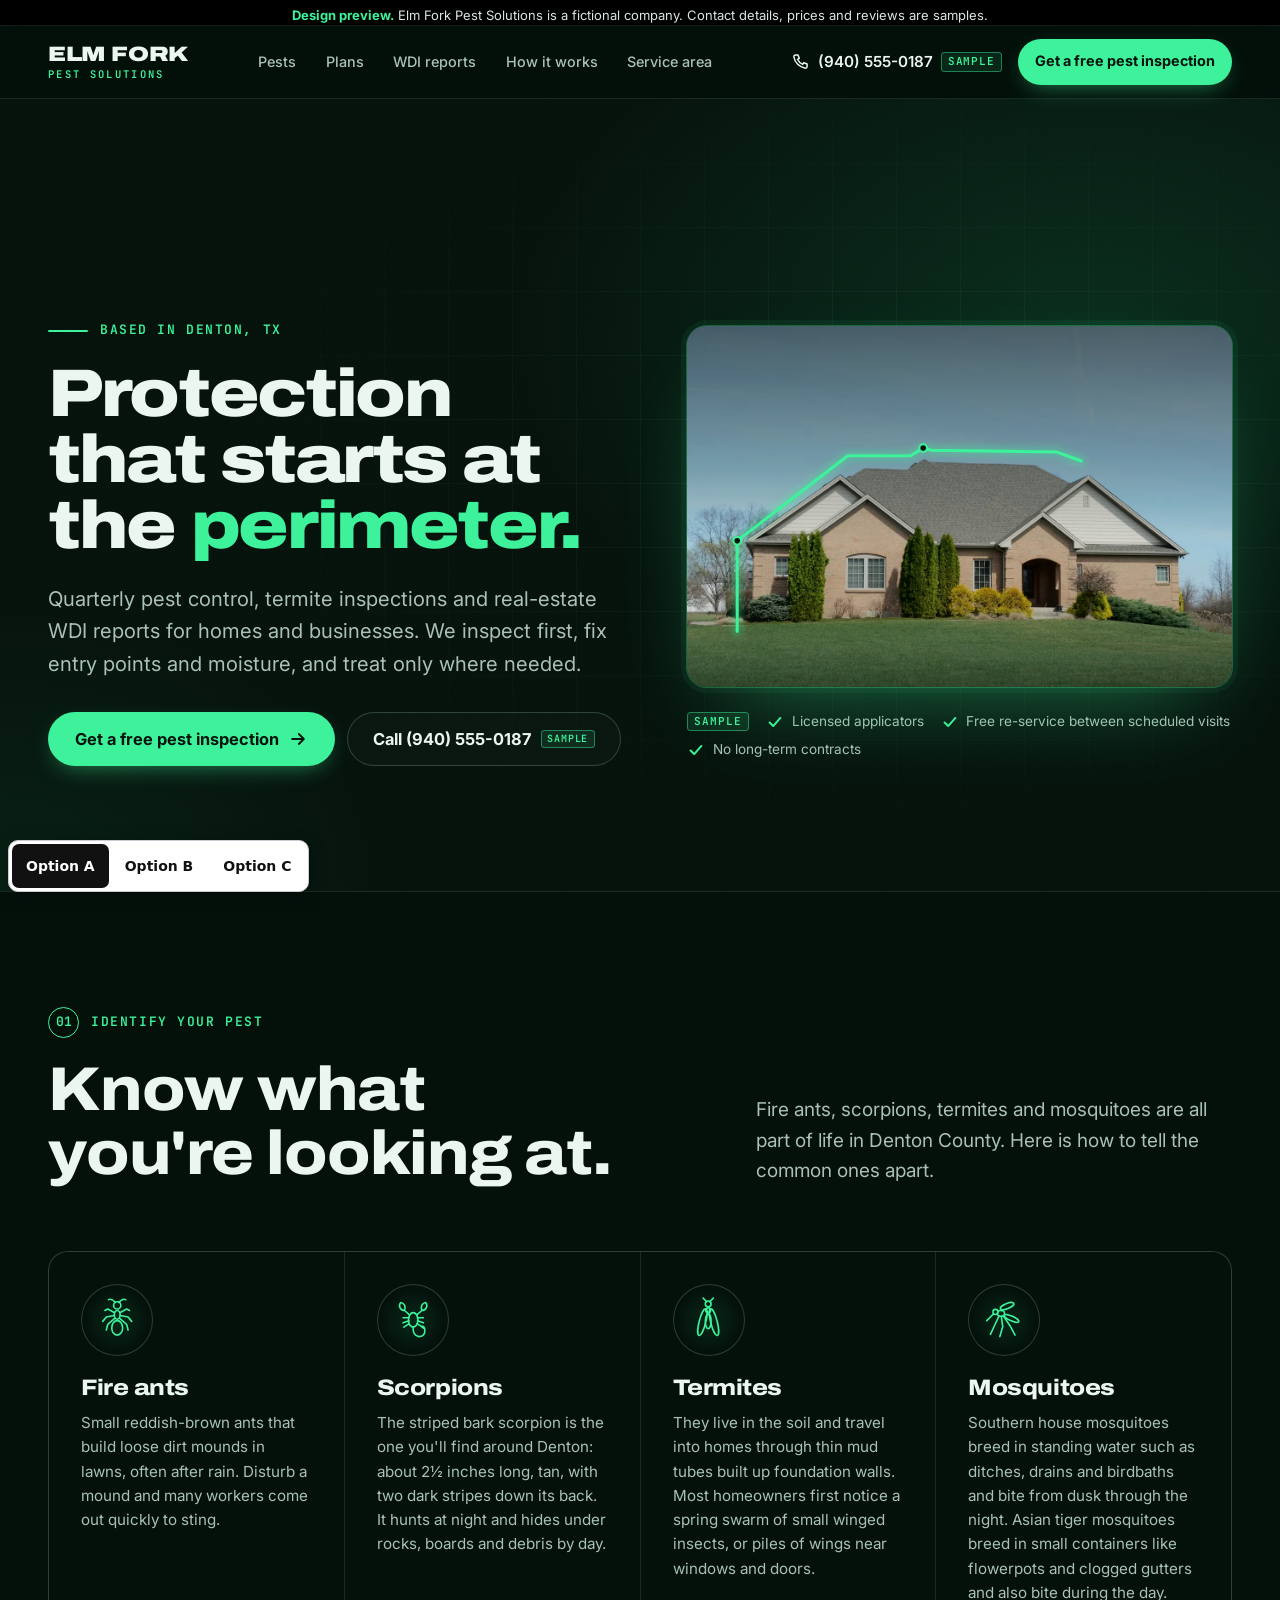
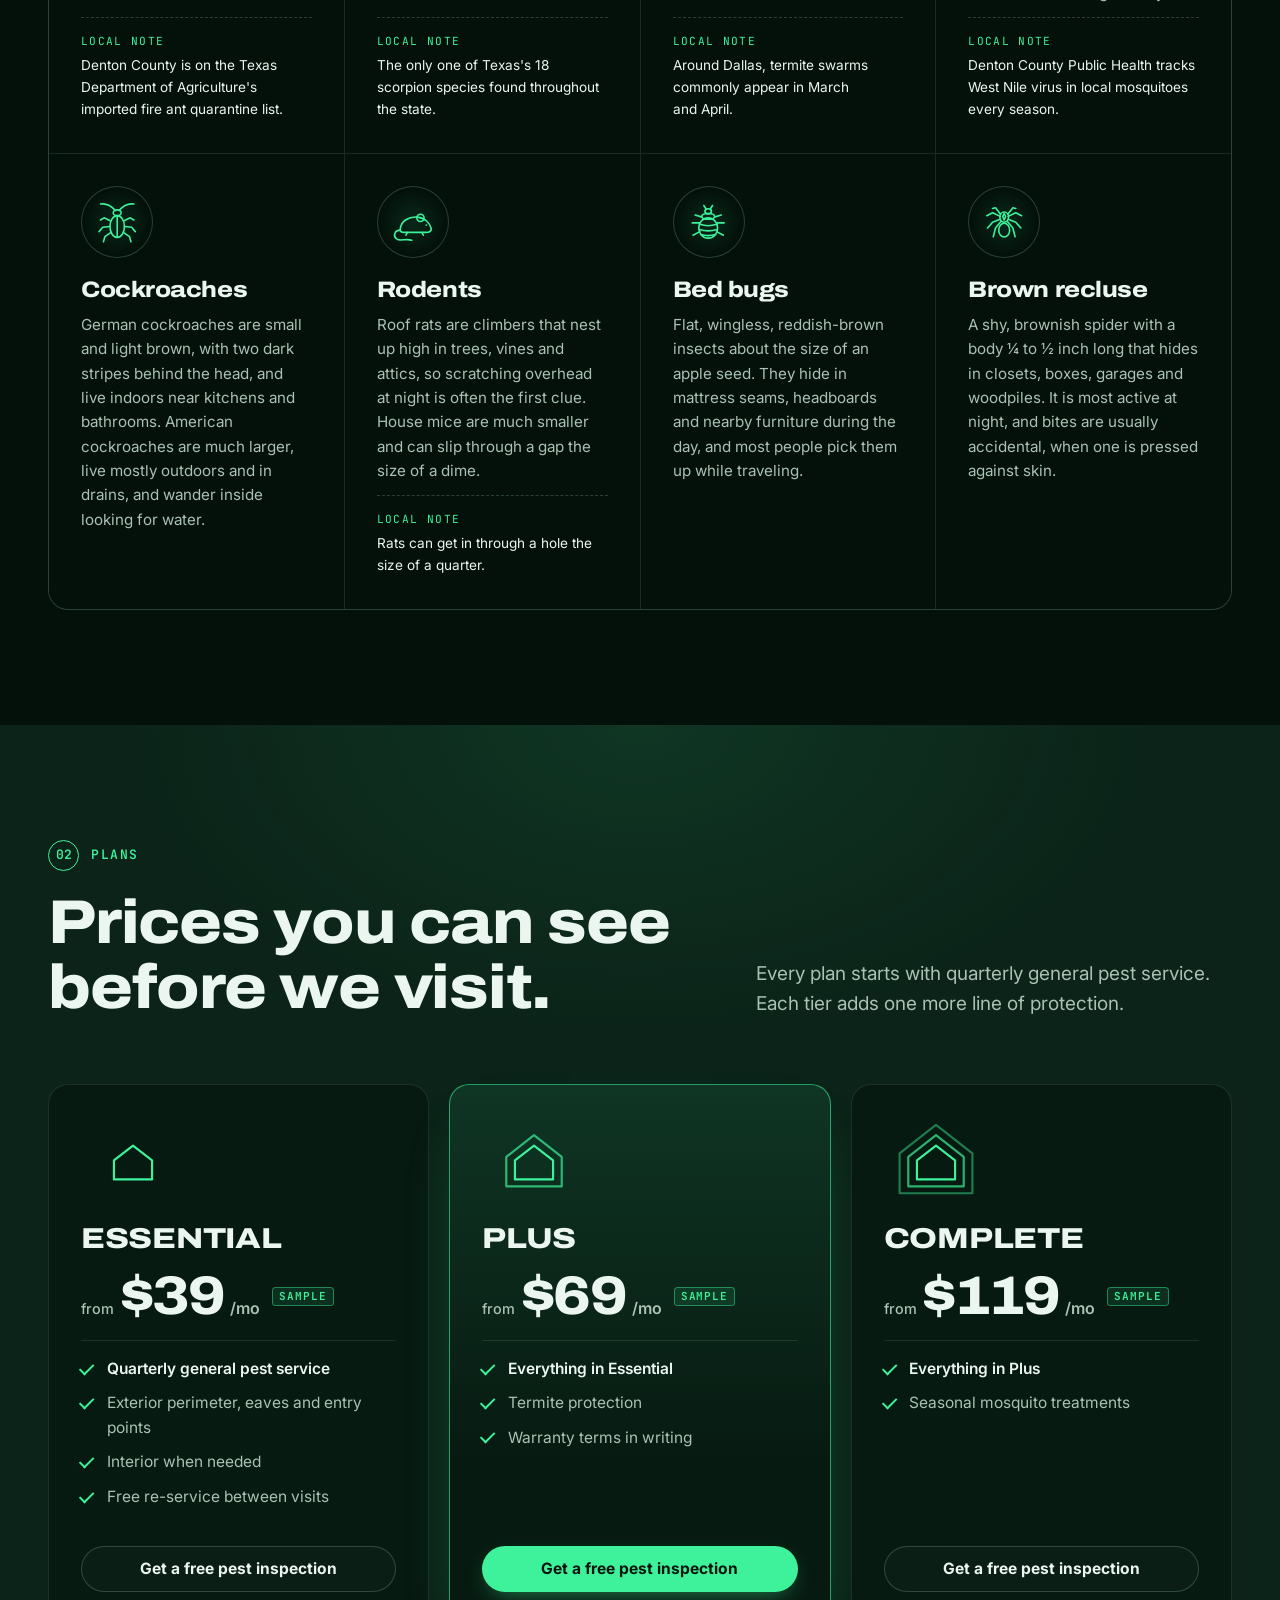
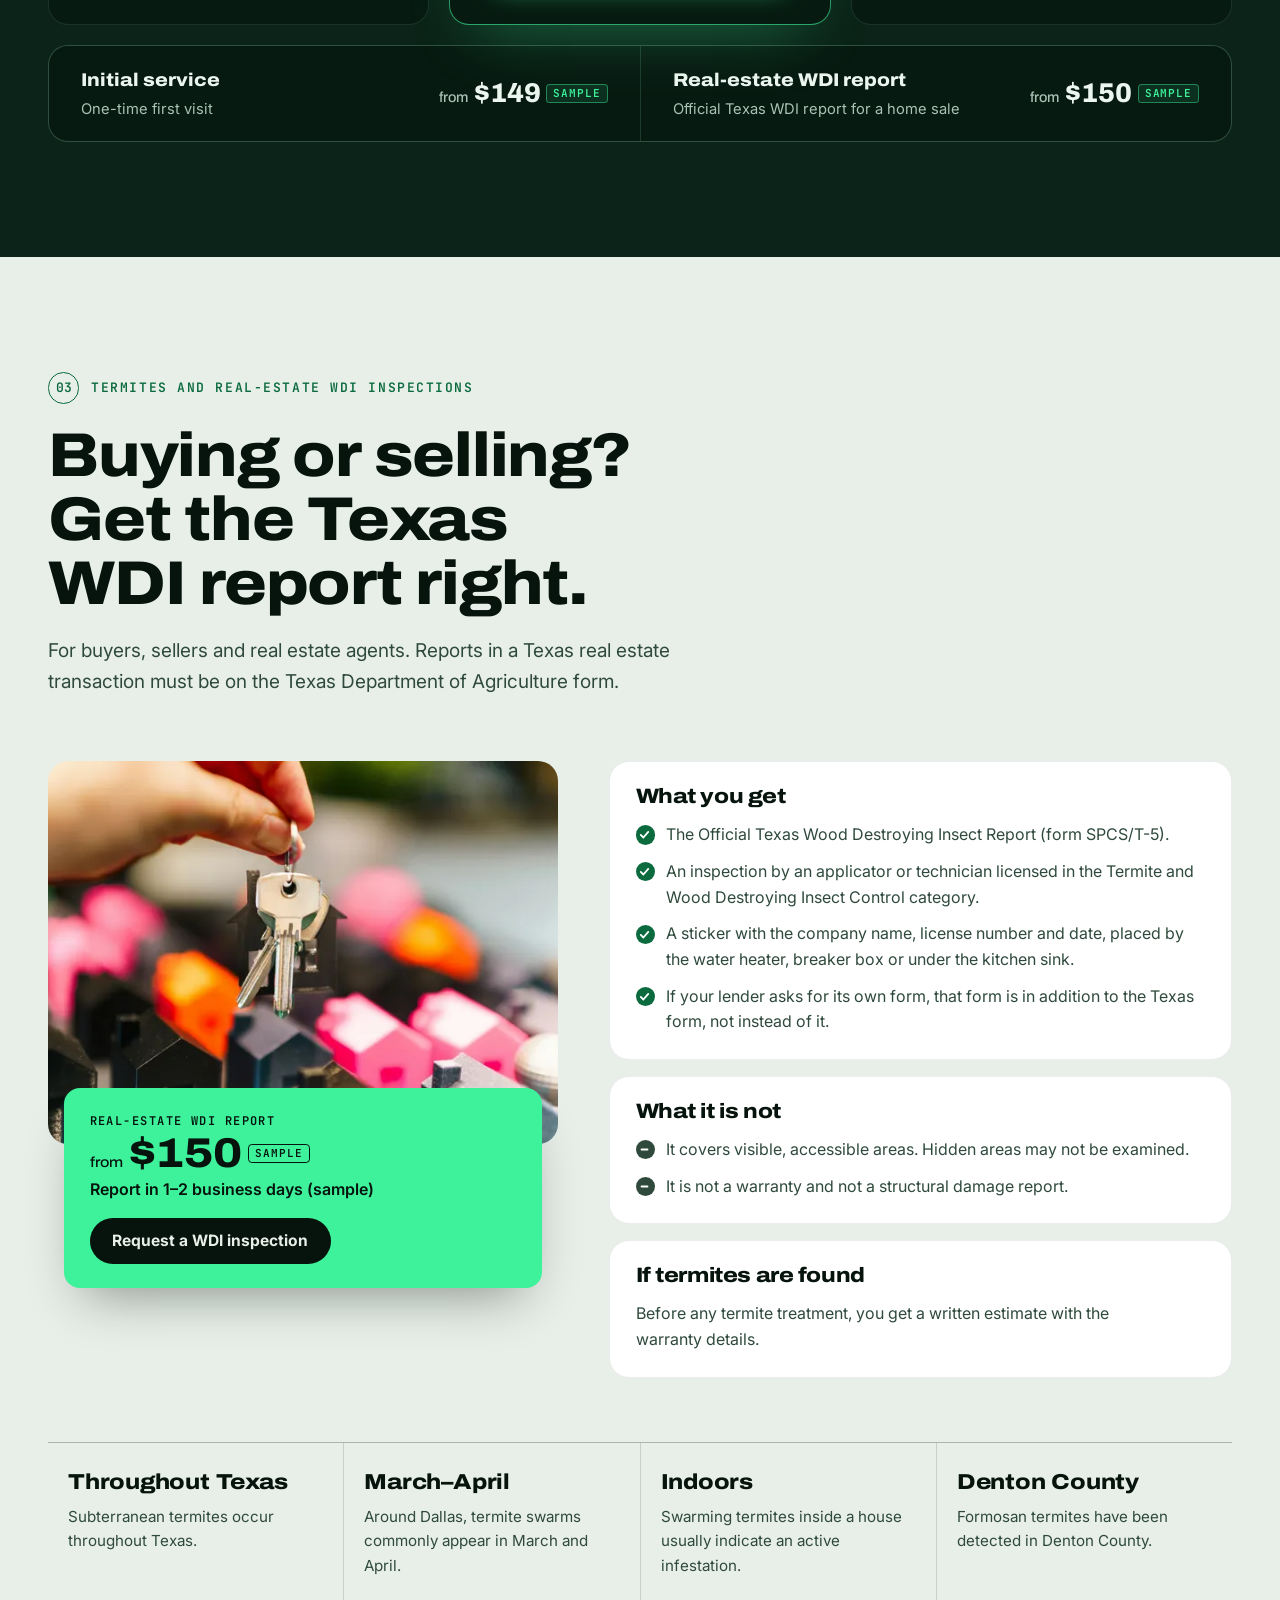
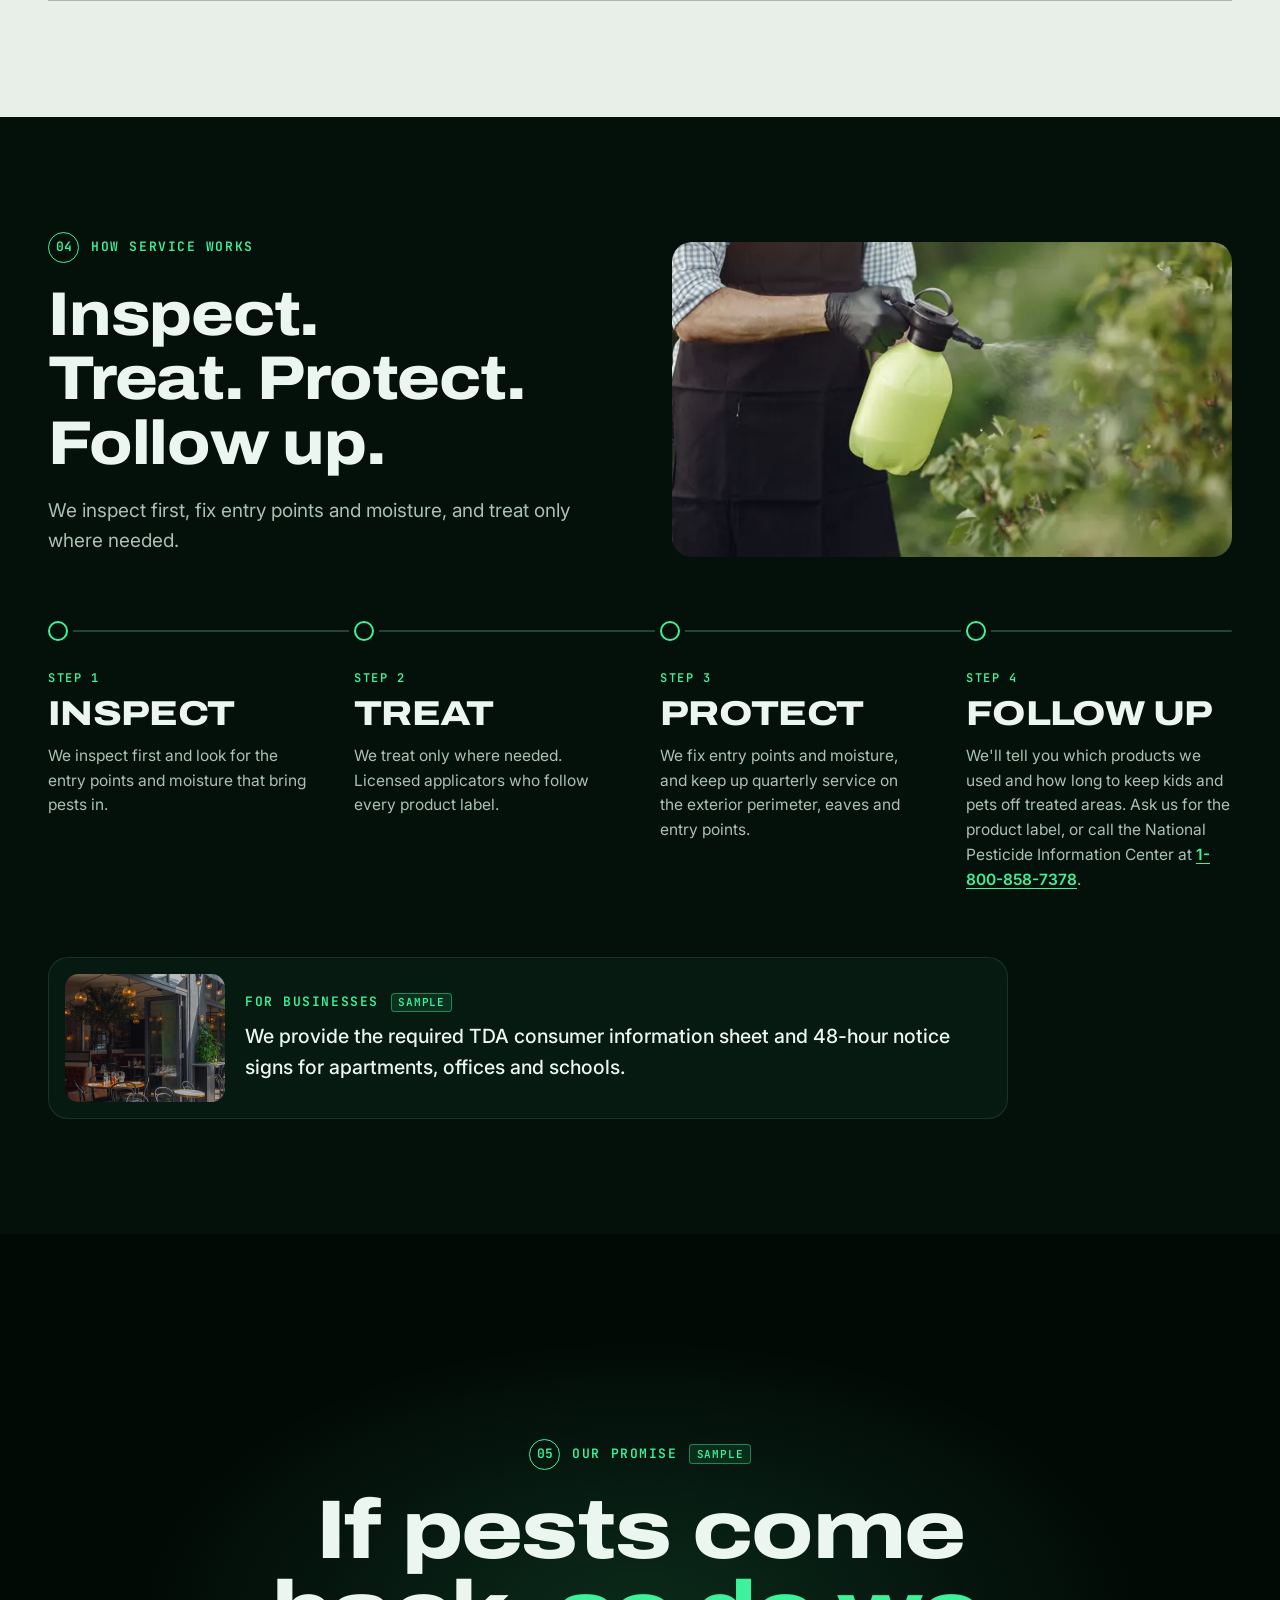
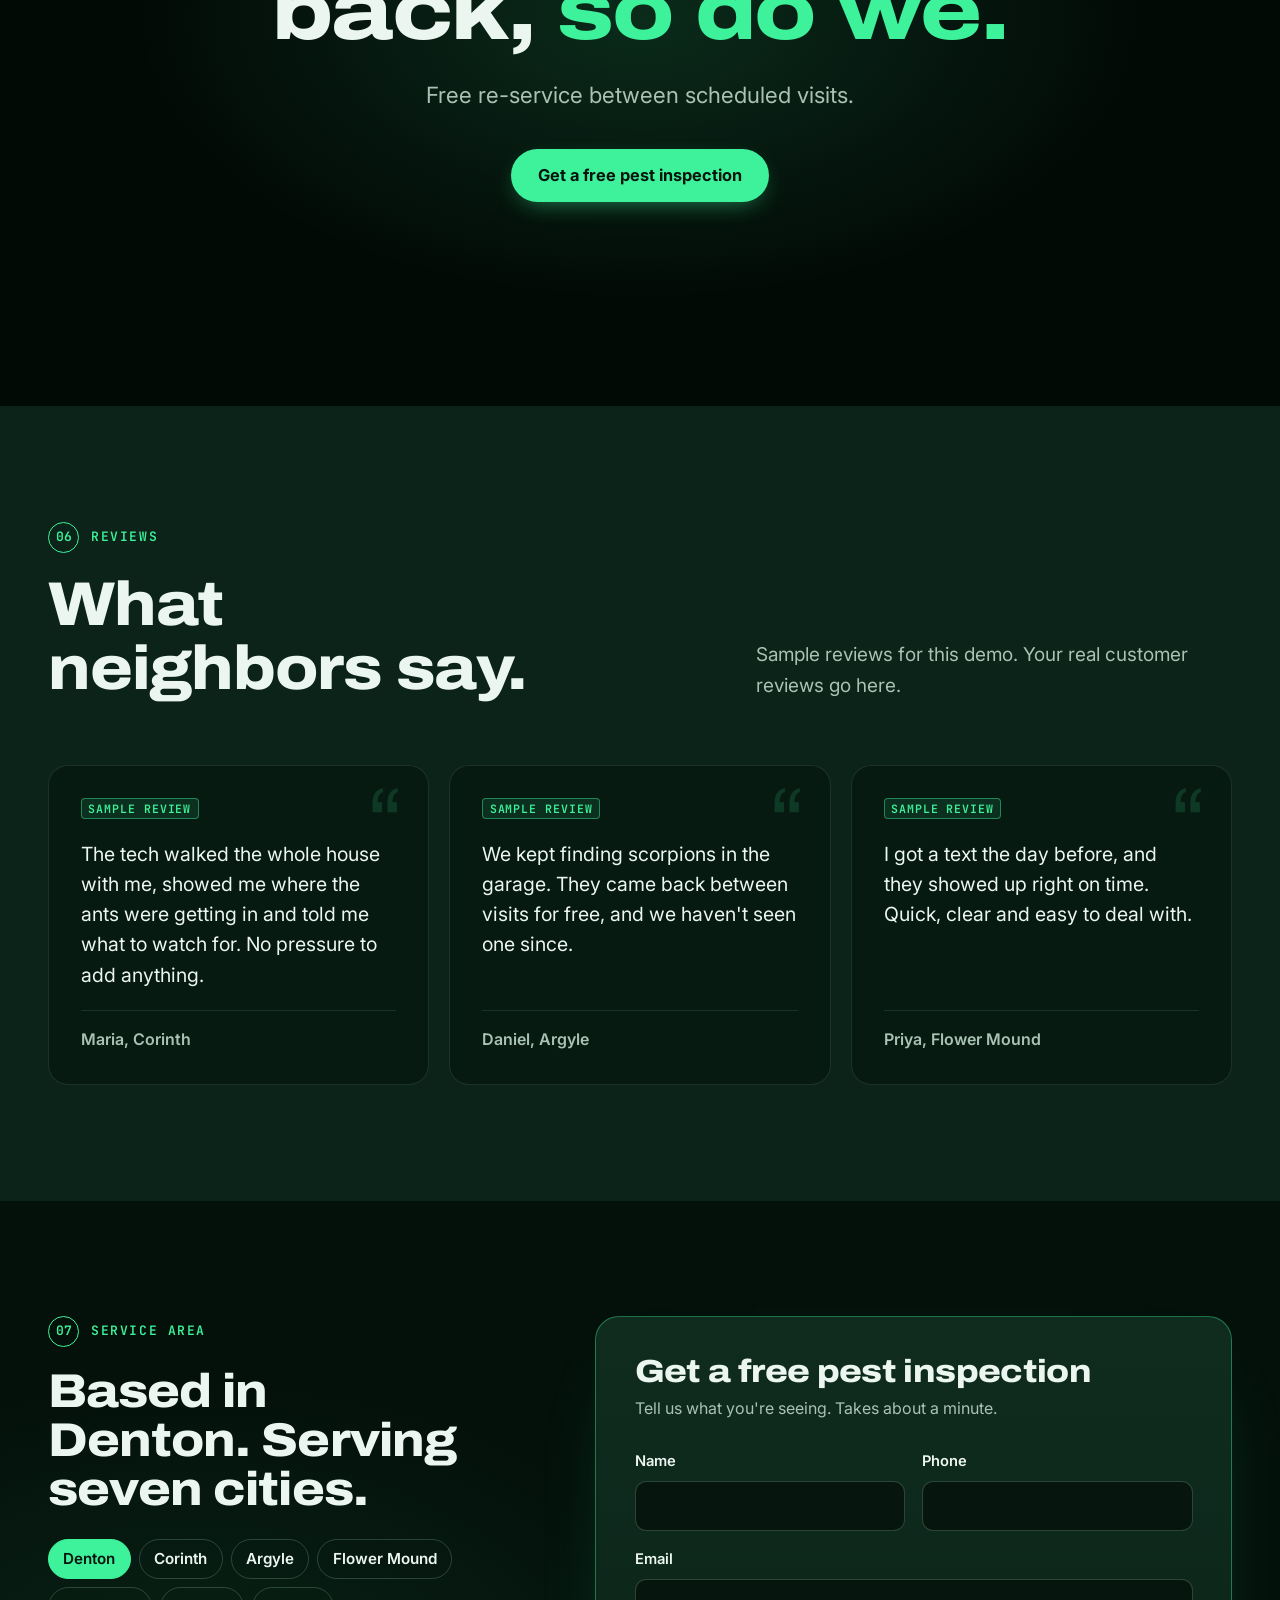
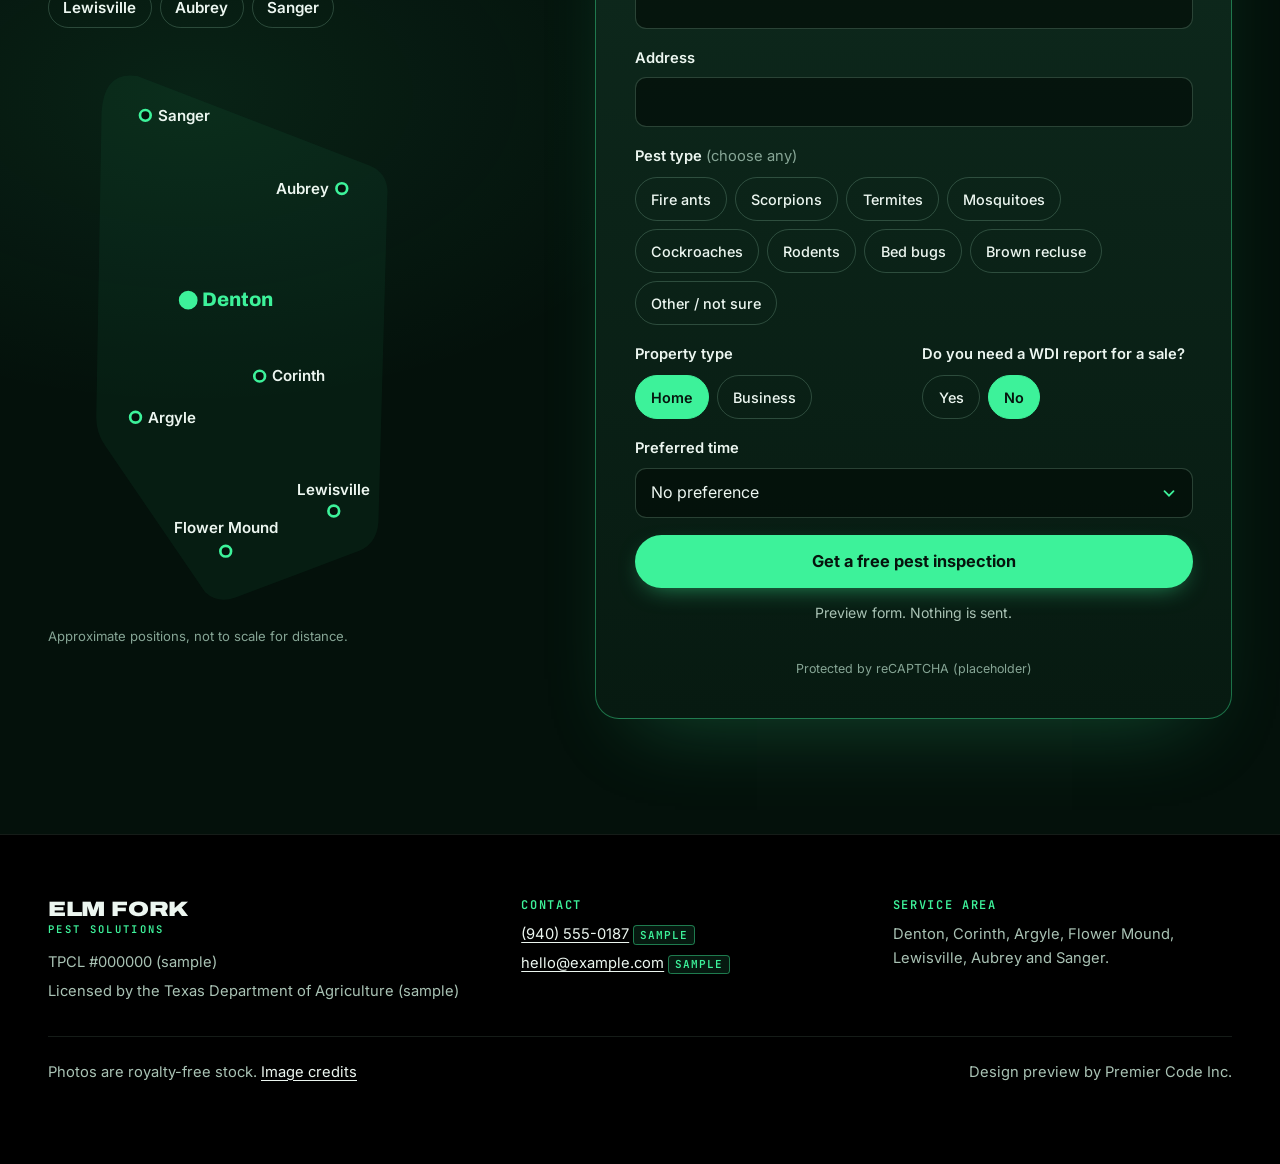
==== commit 9e0effbf: "Fix switcher overlap, wide-screen scaling and copy found in screenshot review - Move hero trust rows" ====
--- a/option-a/index.html
+++ b/option-a/index.html
@@ -65,15 +65,9 @@
             </a>
             <a class="btn btn-ghost btn-lg" href="tel:+19405550187">Call (940) 555-0187 <span class="tag">Sample</span></a>
           </div>
-          <!-- PLACEHOLDER: confirm trust points with the client -->
-          <ul class="trust" aria-label="What every plan includes (sample)">
-            <li class="trust-tag"><span class="tag">Sample</span></li>
-            <li><svg aria-hidden="true" viewBox="0 0 20 20" width="18" height="18"><path d="M4 10.5l4 4 8-9" fill="none" stroke="currentColor" stroke-width="2.2" stroke-linecap="round" stroke-linejoin="round"/></svg>Licensed applicators</li>
-            <li><svg aria-hidden="true" viewBox="0 0 20 20" width="18" height="18"><path d="M4 10.5l4 4 8-9" fill="none" stroke="currentColor" stroke-width="2.2" stroke-linecap="round" stroke-linejoin="round"/></svg>Free re-service between scheduled visits</li>
-            <li><svg aria-hidden="true" viewBox="0 0 20 20" width="18" height="18"><path d="M4 10.5l4 4 8-9" fill="none" stroke="currentColor" stroke-width="2.2" stroke-linecap="round" stroke-linejoin="round"/></svg>No long-term contracts</li>
-          </ul>
-        </div>
-
+        </div>
+
+        <div class="hero-visual">
         <figure class="hero-figure" id="shield">
           <div class="shield-stage">
             <img src="../assets/img/home-brick-ranch-02-1280.webp"
@@ -99,6 +93,14 @@
             <span class="shield-label l-perimeter">Exterior perimeter</span>
           </div>
         </figure>
+          <!-- PLACEHOLDER: confirm trust points with the client -->
+          <ul class="trust" aria-label="What every plan includes (sample)">
+            <li class="trust-tag"><span class="tag">Sample</span></li>
+            <li><svg aria-hidden="true" viewBox="0 0 20 20" width="18" height="18"><path d="M4 10.5l4 4 8-9" fill="none" stroke="currentColor" stroke-width="2.2" stroke-linecap="round" stroke-linejoin="round"/></svg>Licensed applicators</li>
+            <li><svg aria-hidden="true" viewBox="0 0 20 20" width="18" height="18"><path d="M4 10.5l4 4 8-9" fill="none" stroke="currentColor" stroke-width="2.2" stroke-linecap="round" stroke-linejoin="round"/></svg>Free re-service between scheduled visits</li>
+            <li><svg aria-hidden="true" viewBox="0 0 20 20" width="18" height="18"><path d="M4 10.5l4 4 8-9" fill="none" stroke="currentColor" stroke-width="2.2" stroke-linecap="round" stroke-linejoin="round"/></svg>No long-term contracts</li>
+          </ul>
+        </div>
       </div>
     </section>
 
--- a/option-a/styles.css
+++ b/option-a/styles.css
@@ -56,6 +56,10 @@
     -webkit-text-size-adjust: 100%;
     background: var(--bg);
   }
+  @media (min-width: 2200px) {
+    html { font-size: calc(4px + 0.72vw); }   /* 20px at 2200, 27px at 3200 */
+    :root { --wrap: 96rem; }
+  }
   body {
     font-family: var(--font-body);
     font-size: 1rem;
@@ -283,29 +287,27 @@
   .hero-ctas { display: flex; flex-wrap: wrap; gap: 0.75rem; margin-top: 2rem; }
 
   .trust {
-    display: flex; flex-wrap: wrap; gap: 0.5rem 1.4rem; margin-top: 2rem;
-    padding-top: 1.5rem; border-top: 1px solid var(--border);
+    display: flex; flex-wrap: wrap; gap: 0.5rem 1.4rem;
     font-size: 0.9rem; color: var(--text-2);
   }
   .trust li { display: inline-flex; align-items: center; gap: 0.45rem; }
   .trust svg { color: var(--line); }
 
   /* The stage: photo and the line share one coordinate box (1280 x 848) */
-  .hero-figure { position: relative; margin-inline: calc(var(--gutter) * -1); }
-  .shield-stage { position: relative; aspect-ratio: 1280 / 848; }
+  .hero-visual { display: grid; gap: 1.5rem; }
+  .hero-figure { position: relative; }
+  .shield-stage {
+    position: relative; aspect-ratio: 1280 / 848;
+    border-radius: var(--radius); overflow: hidden;
+    box-shadow: 0 0 0 1px rgba(61,242,154,0.28), 0 0 0 6px rgba(61,242,154,0.05), 0 40px 90px -40px rgba(61,242,154,0.45);
+  }
   .shield-stage img {
     position: absolute; inset: 0; width: 100%; height: 100%; object-fit: cover;
-    filter: saturate(0.85) contrast(1.06) brightness(0.92);
-    -webkit-mask-image: linear-gradient(to right, transparent 0%, #000 16%, #000 90%, transparent 100%), linear-gradient(to bottom, transparent 0%, #000 22%, #000 84%, transparent 100%);
-    -webkit-mask-composite: source-in;
-    mask-image: linear-gradient(to right, transparent 0%, #000 16%, #000 90%, transparent 100%), linear-gradient(to bottom, transparent 0%, #000 22%, #000 84%, transparent 100%);
-    mask-composite: intersect;
-  }
-  .shield-stage::before { /* dusk grade over the sky so the line reads */
+    filter: saturate(0.85) contrast(1.06) brightness(0.9);
+  }
+  .shield-stage::before { /* dusk grade so the line reads against the sky */
     content: ""; position: absolute; inset: 0; z-index: 1; pointer-events: none;
-    -webkit-mask-image: linear-gradient(to right, transparent 0%, #000 16%, #000 90%, transparent 100%);
-    mask-image: linear-gradient(to right, transparent 0%, #000 16%, #000 90%, transparent 100%);
-    background: linear-gradient(to bottom, rgba(4,17,11,0.5) 0%, rgba(4,17,11,0.2) 40%, transparent 60%, transparent 80%, rgba(4,17,11,0.55) 100%);
+    background: linear-gradient(to bottom, rgba(4,17,11,0.55) 0%, rgba(4,17,11,0.2) 40%, transparent 60%, transparent 78%, rgba(4,17,11,0.5) 100%);
   }
   .shield-svg { position: absolute; inset: 0; width: 100%; height: 100%; z-index: 2; overflow: visible; }
   .shield-line, .shield-halo {
@@ -352,18 +354,16 @@
     .hero {
       min-height: min(calc(100svh - var(--bar-h) - var(--header-h)), 1000px);
       display: grid; align-items: center;
+      padding-block: 2.5rem 4rem;
     }
     .hero-grid { grid-template-columns: minmax(0, 1.08fr) minmax(0, 1fr); gap: clamp(2rem, 4vw, 5rem); }
-    .hero-figure {
-      margin-inline: 0 calc(var(--gutter) * -1);
-      /* keep the stage from overflowing the capped hero height */
-      max-width: calc((min(100svh, 1000px) - 12rem) * 1.509);
+    .hero-visual {
+      /* keep stage + trust row inside the capped hero height */
+      max-width: calc((min(100svh, 1100px) - 12.5rem) * 1.509);
       width: 100%;
       justify-self: end;
     }
-  }
-  @media (min-width: 1600px) {
-    .hero-figure { margin-inline: 0; max-width: calc((min(100svh, 1100px) - 6rem) * 1.509); }
+    .trust { font-size: 0.85rem; gap: 0.4rem 1.1rem; }
   }
   @media (min-width: 2400px) {
     .hero-grid { grid-template-columns: minmax(0, 1fr) minmax(0, 1.1fr); }
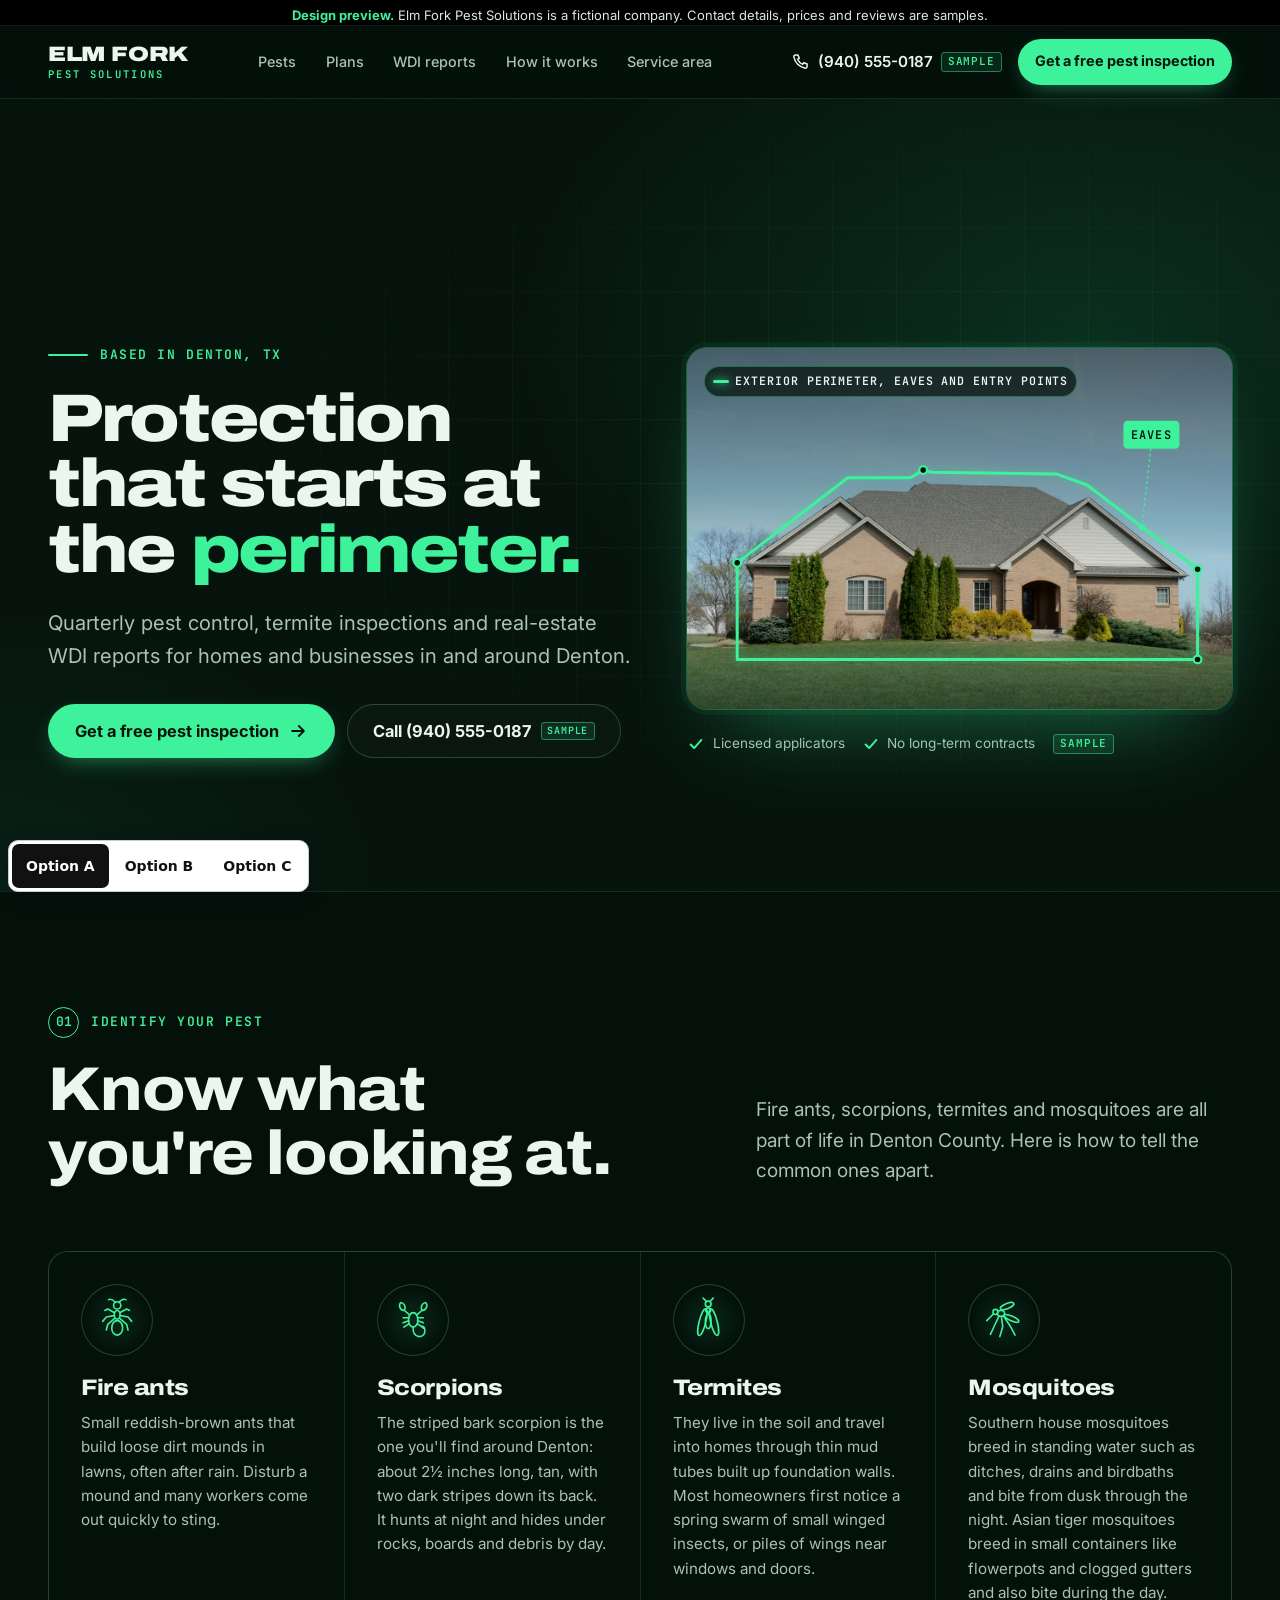
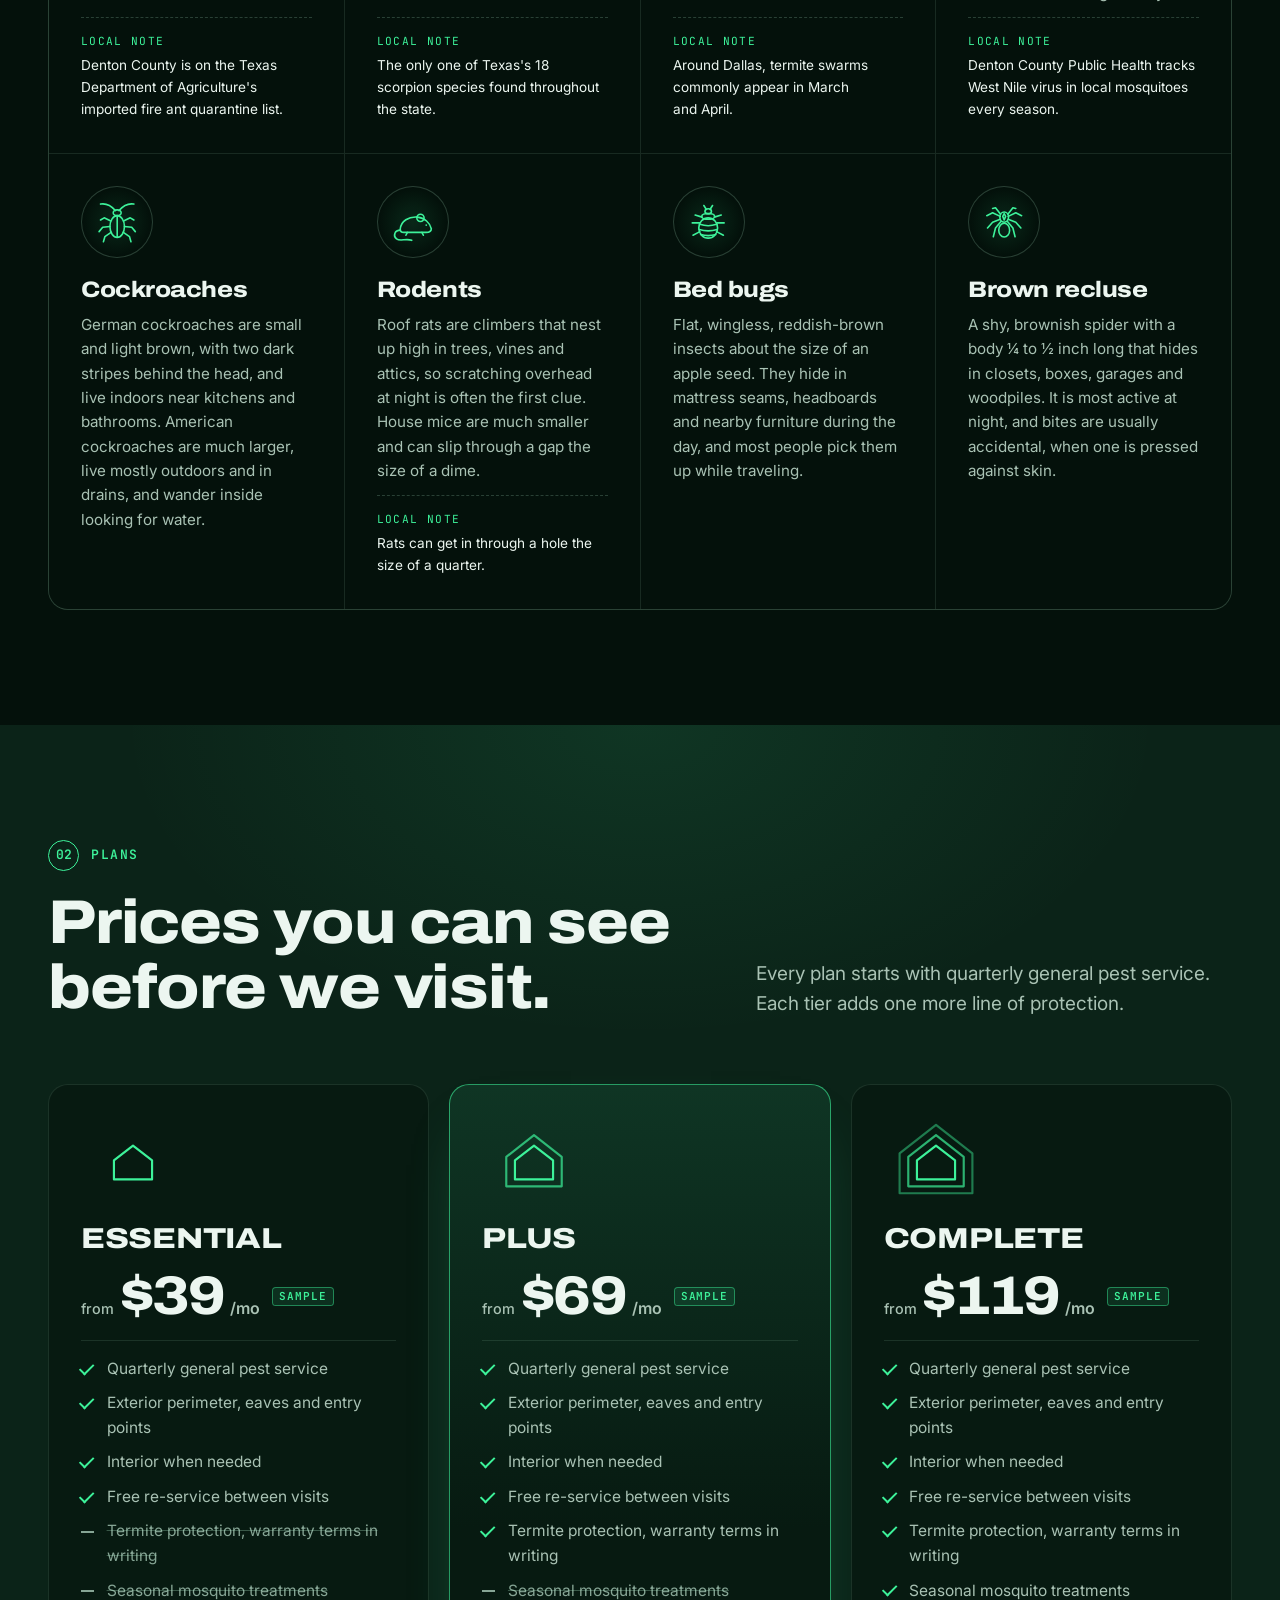
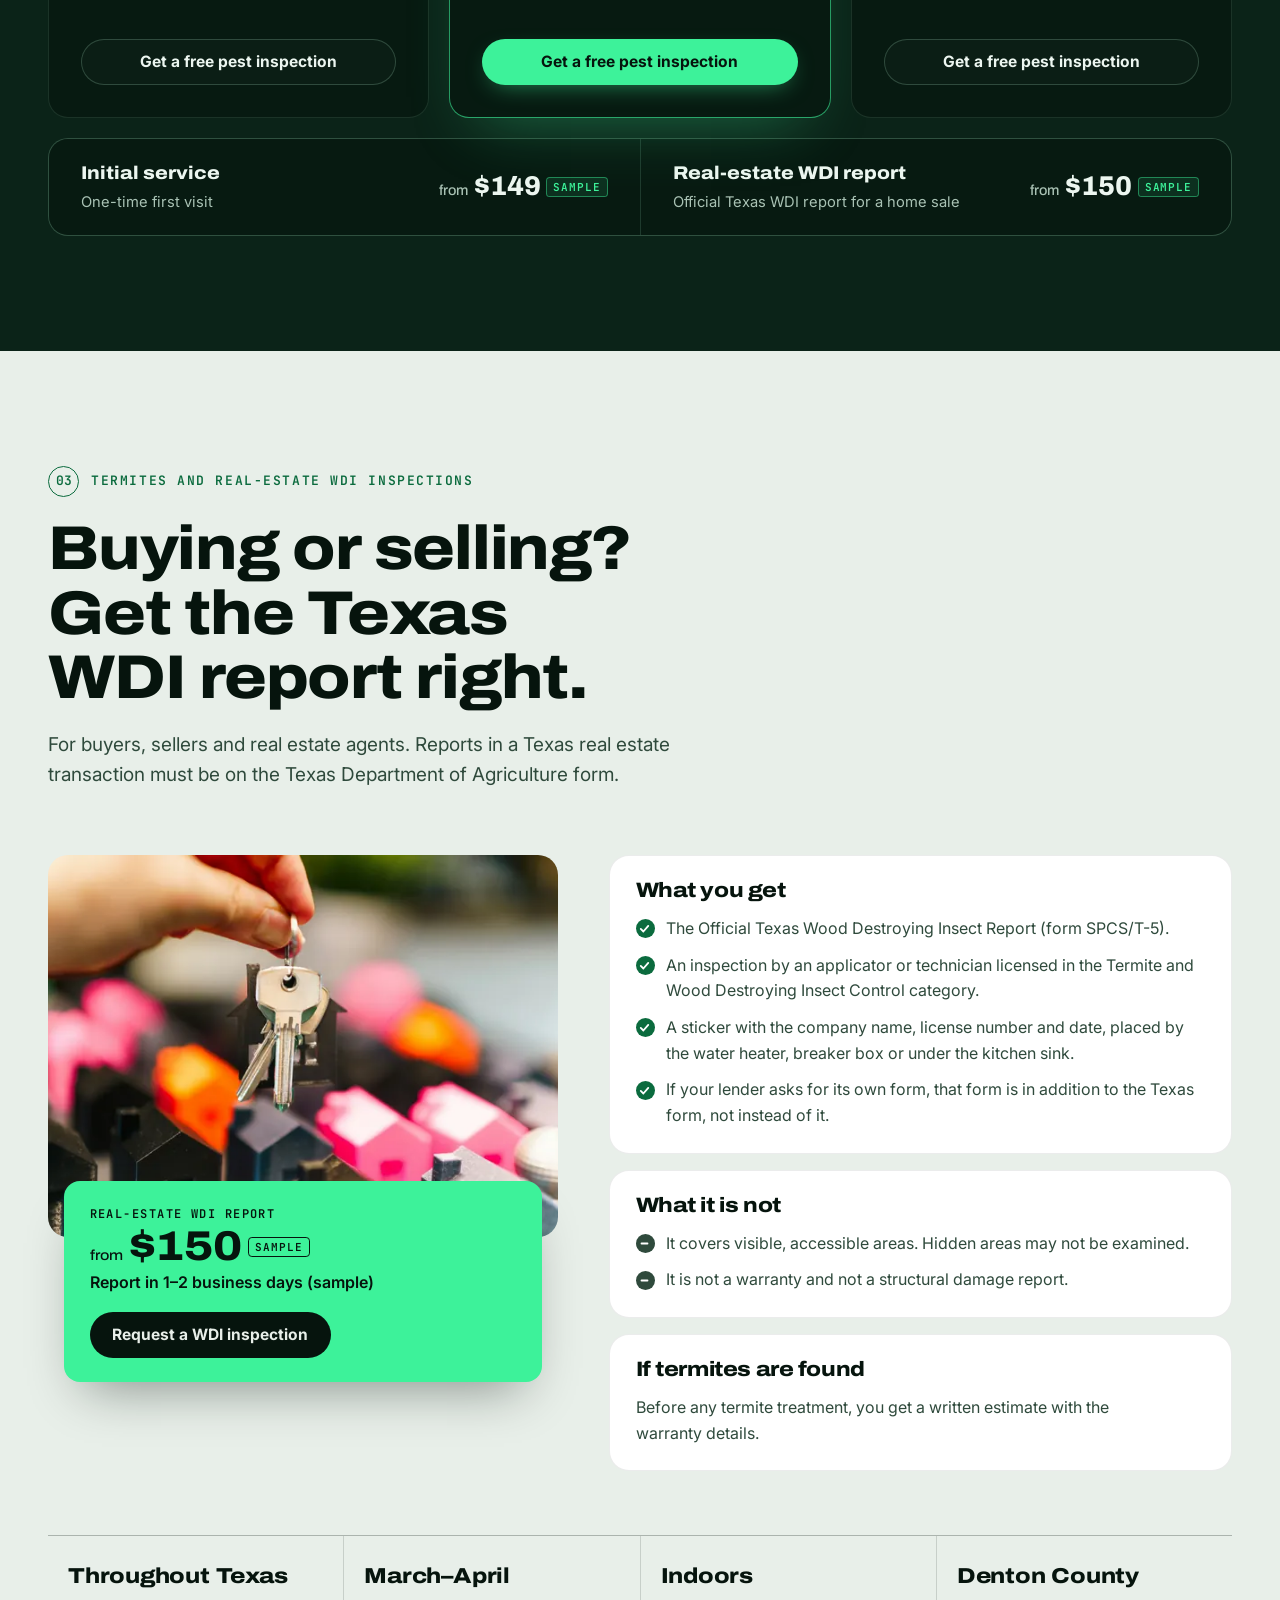
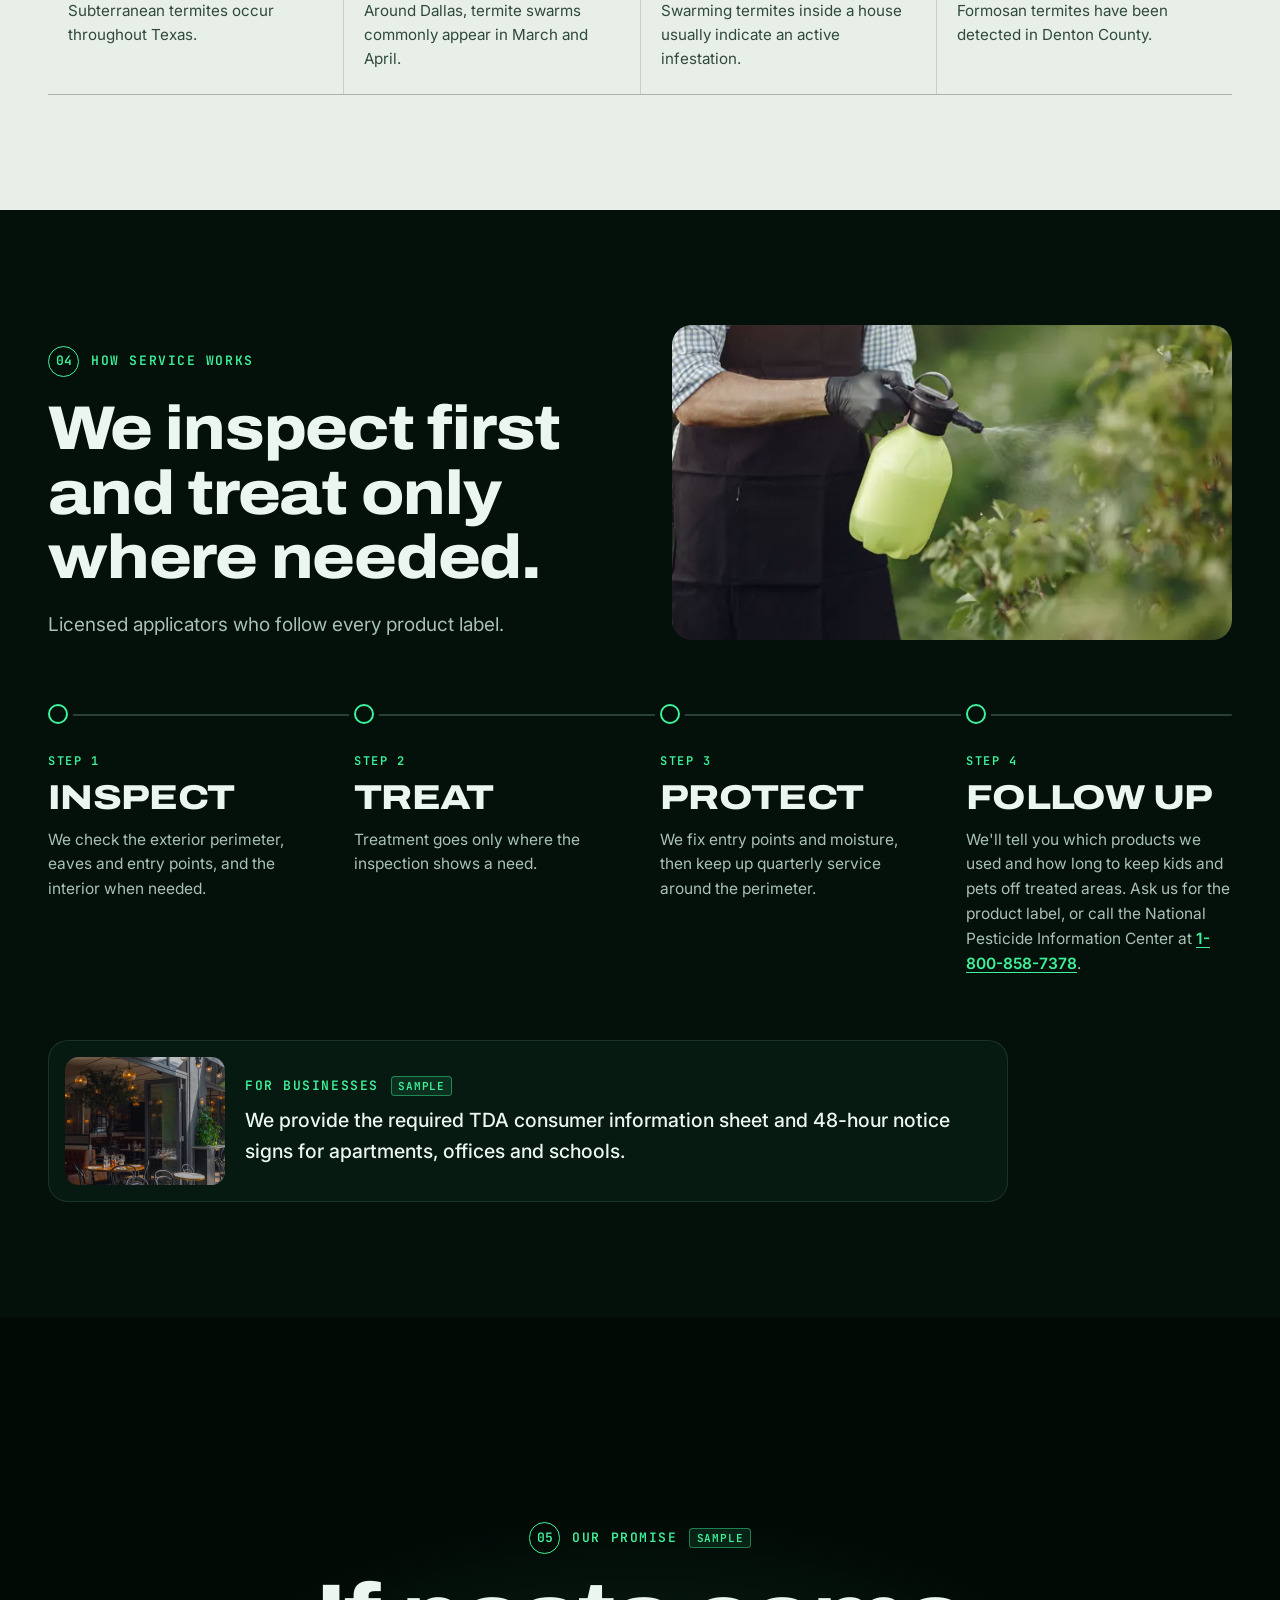
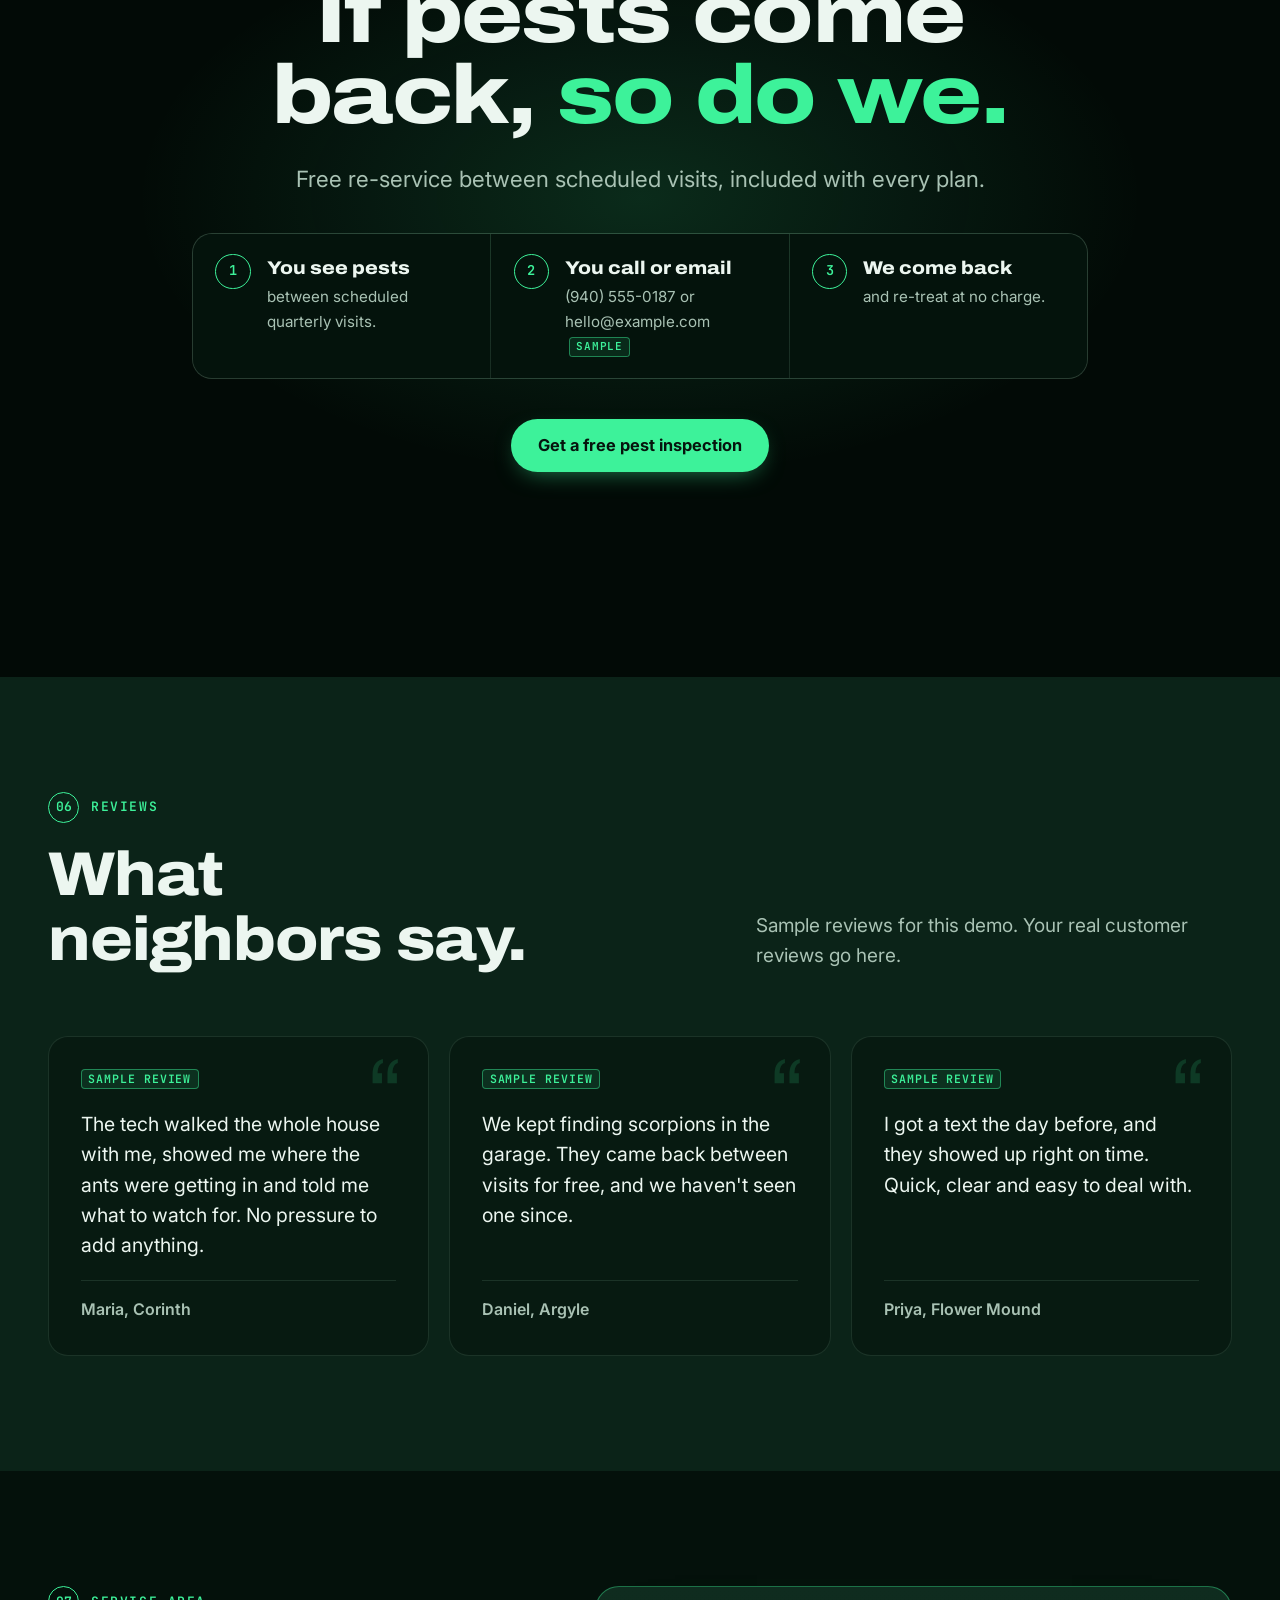
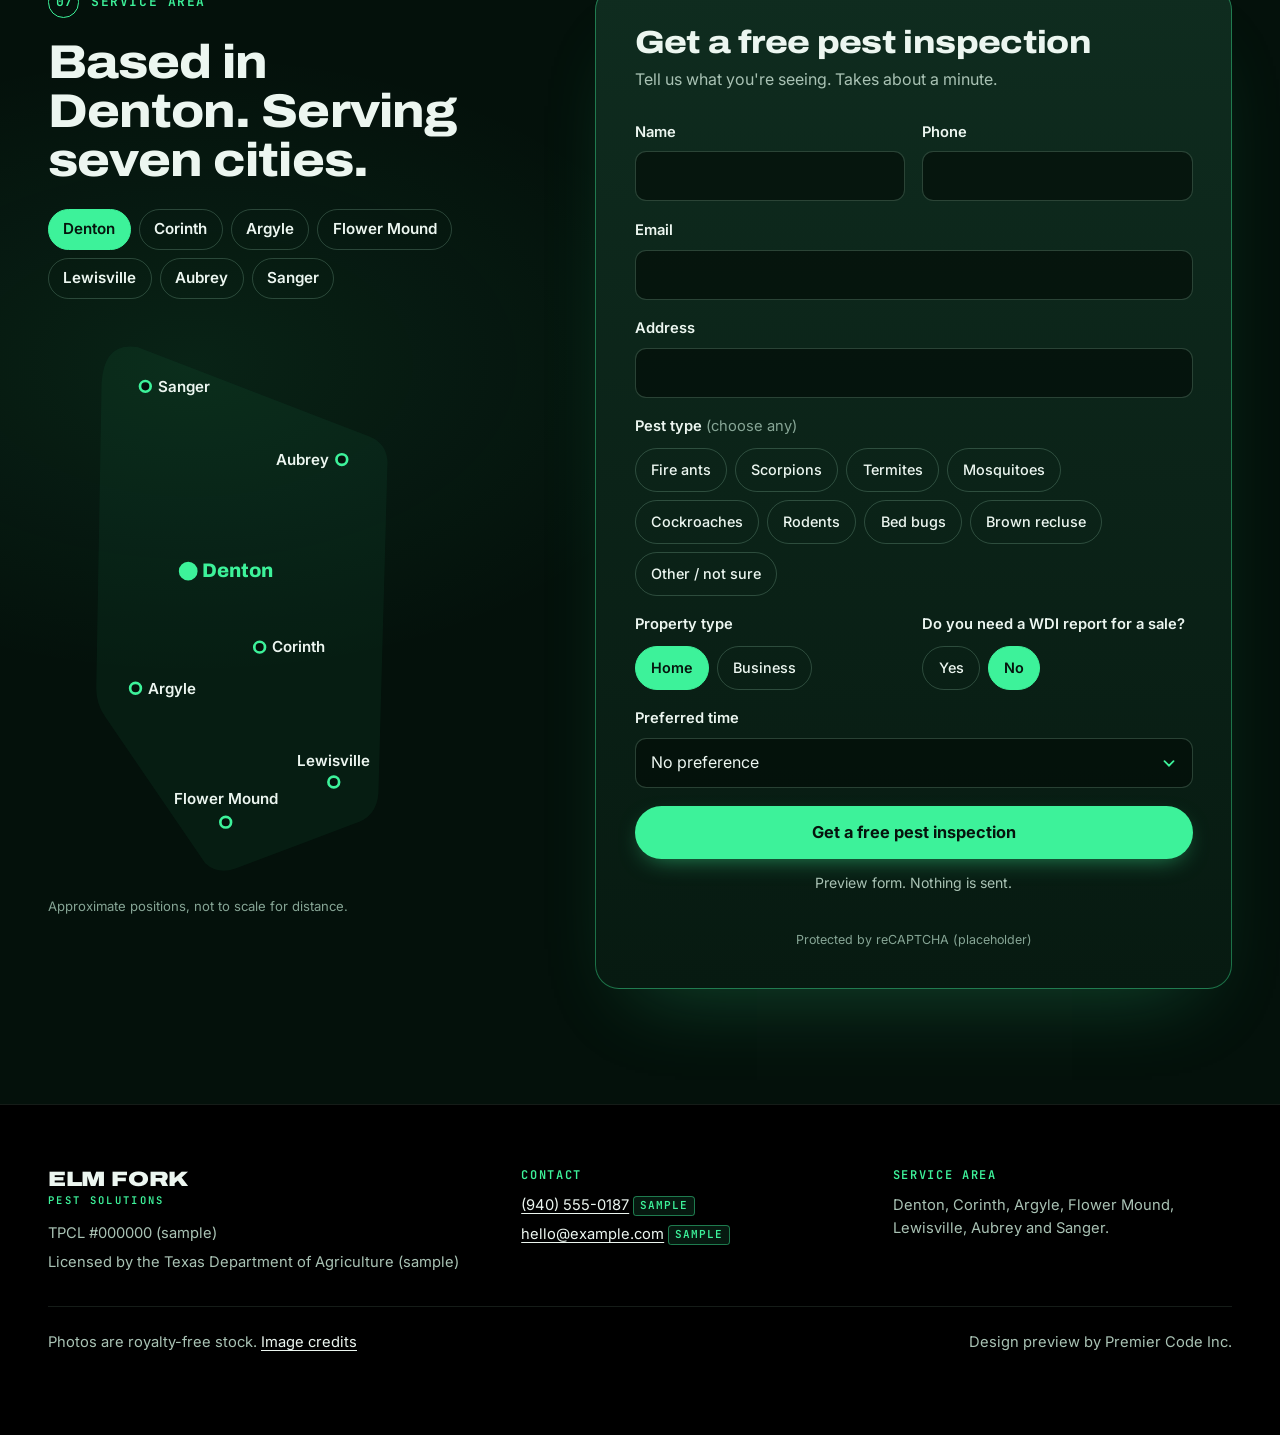
==== commit 4a0bd146: "Apply design review round 1 fixes to all three options - Option A: full shield line on load, aligned" ====
--- a/option-a/index.html
+++ b/option-a/index.html
@@ -58,7 +58,7 @@
         <div class="hero-copy">
           <p class="eyebrow"><span class="eyebrow-line" aria-hidden="true"></span>Based in Denton, TX</p>
           <h1 id="hero-title">Protection that starts at the <span class="accent">perimeter.</span></h1>
-          <p class="hero-lede">Quarterly pest control, termite inspections and real-estate WDI reports for homes and businesses. We inspect first, fix entry points and moisture, and treat only where needed.</p>
+          <p class="hero-lede">Quarterly pest control, termite inspections and real-estate WDI reports for homes and businesses in and around Denton.</p>
           <div class="hero-ctas">
             <a class="btn btn-primary btn-lg" href="#inspect">Get a free pest inspection
               <svg aria-hidden="true" viewBox="0 0 24 24" width="20" height="20"><path d="M5 12h13m-5-6 6 6-6 6" fill="none" stroke="currentColor" stroke-width="2.2" stroke-linecap="round" stroke-linejoin="round"/></svg>
@@ -75,7 +75,7 @@
                  sizes="(min-width: 960px) 55vw, 100vw"
                  width="1280" height="848" fetchpriority="high"
                  alt="Single-story brick home with trimmed shrubs and a green lawn">
-            <svg class="shield-svg" viewBox="0 0 1280 848" aria-hidden="true" focusable="false">
+            <svg class="shield-svg" viewBox="0 0 1280 848" preserveAspectRatio="xMidYMax slice" aria-hidden="true" focusable="false">
               <defs>
                 <filter id="lineGlow" x="-10%" y="-10%" width="120%" height="120%">
                   <feGaussianBlur stdDeviation="9"/>
@@ -87,18 +87,18 @@
               <circle class="shield-node n2" cx="555" cy="287" r="9"/>
               <circle class="shield-node n3" cx="1200" cy="520" r="9"/>
               <circle class="shield-node n4" cx="1200" cy="732" r="9"/>
+              <path class="shield-leader" d="M1090 236 L1070 412"/>
+              <circle class="shield-leader-dot" cx="1070" cy="421" r="7"/>
             </svg>
             <span class="shield-label l-eaves">Eaves</span>
-            <span class="shield-label l-entry"><i aria-hidden="true"></i>Entry points</span>
-            <span class="shield-label l-perimeter">Exterior perimeter</span>
+            <span class="shield-legend"><i aria-hidden="true"></i>Exterior perimeter, eaves and entry points</span>
           </div>
         </figure>
           <!-- PLACEHOLDER: confirm trust points with the client -->
-          <ul class="trust" aria-label="What every plan includes (sample)">
+          <ul class="trust" aria-label="Trust points (sample)">
+            <li><svg aria-hidden="true" viewBox="0 0 20 20" width="18" height="18"><path d="M4 10.5l4 4 8-9" fill="none" stroke="currentColor" stroke-width="2.2" stroke-linecap="round" stroke-linejoin="round"/></svg>Licensed applicators</li>
+            <li><svg aria-hidden="true" viewBox="0 0 20 20" width="18" height="18"><path d="M4 10.5l4 4 8-9" fill="none" stroke="currentColor" stroke-width="2.2" stroke-linecap="round" stroke-linejoin="round"/></svg>No long-term contracts</li>
             <li class="trust-tag"><span class="tag">Sample</span></li>
-            <li><svg aria-hidden="true" viewBox="0 0 20 20" width="18" height="18"><path d="M4 10.5l4 4 8-9" fill="none" stroke="currentColor" stroke-width="2.2" stroke-linecap="round" stroke-linejoin="round"/></svg>Licensed applicators</li>
-            <li><svg aria-hidden="true" viewBox="0 0 20 20" width="18" height="18"><path d="M4 10.5l4 4 8-9" fill="none" stroke="currentColor" stroke-width="2.2" stroke-linecap="round" stroke-linejoin="round"/></svg>Free re-service between scheduled visits</li>
-            <li><svg aria-hidden="true" viewBox="0 0 20 20" width="18" height="18"><path d="M4 10.5l4 4 8-9" fill="none" stroke="currentColor" stroke-width="2.2" stroke-linecap="round" stroke-linejoin="round"/></svg>No long-term contracts</li>
           </ul>
         </div>
       </div>
@@ -203,6 +203,8 @@
               <li>Exterior perimeter, eaves and entry points</li>
               <li>Interior when needed</li>
               <li>Free re-service between visits</li>
+              <li class="no"><span class="visually-hidden">Not included: </span>Termite protection, warranty terms in writing</li>
+              <li class="no"><span class="visually-hidden">Not included: </span>Seasonal mosquito treatments</li>
             </ul>
             <a class="btn btn-ghost" href="#inspect">Get a free pest inspection</a>
           </article>
@@ -211,9 +213,12 @@
             <h3>Plus</h3>
             <p class="price"><span class="from">from</span> <span class="amount">$69</span><span class="per">/mo</span> <span class="tag">Sample</span></p>
             <ul class="plan-list">
-              <li>Everything in Essential</li>
-              <li>Termite protection</li>
-              <li>Warranty terms in writing</li>
+              <li>Quarterly general pest service</li>
+              <li>Exterior perimeter, eaves and entry points</li>
+              <li>Interior when needed</li>
+              <li>Free re-service between visits</li>
+              <li>Termite protection, warranty terms in writing</li>
+              <li class="no"><span class="visually-hidden">Not included: </span>Seasonal mosquito treatments</li>
             </ul>
             <a class="btn btn-primary" href="#inspect">Get a free pest inspection</a>
           </article>
@@ -222,7 +227,11 @@
             <h3>Complete</h3>
             <p class="price"><span class="from">from</span> <span class="amount">$119</span><span class="per">/mo</span> <span class="tag">Sample</span></p>
             <ul class="plan-list">
-              <li>Everything in Plus</li>
+              <li>Quarterly general pest service</li>
+              <li>Exterior perimeter, eaves and entry points</li>
+              <li>Interior when needed</li>
+              <li>Free re-service between visits</li>
+              <li>Termite protection, warranty terms in writing</li>
               <li>Seasonal mosquito treatments</li>
             </ul>
             <a class="btn btn-ghost" href="#inspect">Get a free pest inspection</a>
@@ -308,8 +317,8 @@
         <div class="how-top">
           <header class="section-head">
             <p class="eyebrow"><span class="num">04</span>How service works</p>
-            <h2 id="how-title">Inspect. Treat. Protect. Follow up.</h2>
-            <p class="section-lede">We inspect first, fix entry points and moisture, and treat only where needed.</p>
+            <h2 id="how-title">We inspect first and treat only where needed.</h2>
+            <p class="section-lede">Licensed applicators who follow every product label.</p>
           </header>
           <figure class="how-figure" data-reveal>
             <img src="../assets/img/tech-shrub-spray-hands-01-1280.webp"
@@ -326,19 +335,19 @@
             <span class="step-node" aria-hidden="true"></span>
             <p class="step-num">Step 1</p>
             <h3>Inspect</h3>
-            <p>We inspect first and look for the entry points and moisture that bring pests in.</p>
+            <p>We check the exterior perimeter, eaves and entry points, and the interior when needed.</p>
           </li>
           <li class="step">
             <span class="step-node" aria-hidden="true"></span>
             <p class="step-num">Step 2</p>
             <h3>Treat</h3>
-            <p>We treat only where needed. Licensed applicators who follow every product label.</p>
+            <p>Treatment goes only where the inspection shows a need.</p>
           </li>
           <li class="step">
             <span class="step-node" aria-hidden="true"></span>
             <p class="step-num">Step 3</p>
             <h3>Protect</h3>
-            <p>We fix entry points and moisture, and keep up quarterly service on the exterior perimeter, eaves and entry points.</p>
+            <p>We fix entry points and moisture, then keep up quarterly service around the perimeter.</p>
           </li>
           <li class="step">
             <span class="step-node" aria-hidden="true"></span>
@@ -372,7 +381,12 @@
           <svg class="loop-svg" aria-hidden="true" focusable="false"><rect class="loop-rect" x="3" y="3" rx="44" pathLength="1"/></svg>
           <p class="eyebrow"><span class="num">05</span>Our promise <span class="tag">Sample</span></p>
           <h2 id="guarantee-title">If pests come back, <span class="accent">so do we.</span></h2>
-          <p class="guarantee-sub">Free re-service between scheduled visits.</p>
+          <p class="guarantee-sub">Free re-service between scheduled visits, included with every plan.</p>
+          <ol class="reservice" aria-label="How re-service works (sample)">
+            <li><span class="rs-num" aria-hidden="true">1</span><span class="rs-k">You see pests</span><span class="rs-v">between scheduled quarterly visits.</span></li>
+            <li><span class="rs-num" aria-hidden="true">2</span><span class="rs-k">You call or email</span><span class="rs-v">(940) 555-0187 or hello@example.com <span class="tag">Sample</span></span></li>
+            <li><span class="rs-num" aria-hidden="true">3</span><span class="rs-k">We come back</span><span class="rs-v">and re-treat at no charge.</span></li>
+          </ol>
           <a class="btn btn-primary btn-lg" href="#inspect">Get a free pest inspection</a>
         </div>
       </div>
--- a/option-a/styles.css
+++ b/option-a/styles.css
@@ -158,6 +158,7 @@
   .eyebrow-line { width: 2.5rem; height: 2px; background: currentColor; border-radius: 2px; }
 
   .accent { color: var(--line); }
+  .visually-hidden { position: absolute !important; width: 1px; height: 1px; padding: 0; margin: -1px; overflow: hidden; clip: rect(0 0 0 0); white-space: nowrap; border: 0; }
 
   .btn {
     --pad: 0.8rem 1.35rem;
@@ -316,38 +317,56 @@
     stroke-width: 7;
     stroke-linejoin: round;
     stroke-linecap: round;
-    stroke-dasharray: calc(var(--intro) * 0.4 + var(--draw) * 0.6) 2;
+    stroke-dasharray: var(--intro) 2;
     stroke-dashoffset: 0;
   }
-  .shield-halo { stroke-width: 22; opacity: 0.35; filter: url(#lineGlow); }
+  .shield-halo { stroke-width: 22; opacity: calc(0.12 + var(--draw) * 0.45); filter: url(#lineGlow); }
   .shield-node {
     fill: var(--bg); stroke: var(--line); stroke-width: 5;
     transition: opacity 0.4s;
   }
-  .shield-node.n1 { opacity: clamp(0, (var(--intro) * 0.4 + var(--draw) * 0.6 - 0.06) * 30, 1); }
-  .shield-node.n2 { opacity: clamp(0, (var(--intro) * 0.4 + var(--draw) * 0.6 - 0.25) * 30, 1); }
-  .shield-node.n3 { opacity: clamp(0, (var(--intro) * 0.4 + var(--draw) * 0.6 - 0.56) * 30, 1); }
-  .shield-node.n4 { opacity: clamp(0, (var(--intro) * 0.4 + var(--draw) * 0.6 - 0.64) * 30, 1); }
+  .shield-node.n1 { opacity: clamp(0, (var(--intro) - 0.08) * 30, 1); }
+  .shield-node.n2 { opacity: clamp(0, (var(--intro) - 0.27) * 30, 1); }
+  .shield-node.n3 { opacity: clamp(0, (var(--intro) - 0.58) * 30, 1); }
+  .shield-node.n4 { opacity: clamp(0, (var(--intro) - 0.66) * 30, 1); }
+  .shield-leader { fill: none; stroke: var(--line); stroke-width: 3; stroke-dasharray: 6 7; opacity: clamp(0, (var(--intro) - 0.8) * 8, 1); }
+  .shield-leader-dot { fill: var(--line); opacity: clamp(0, (var(--intro) - 0.8) * 8, 1); }
 
   .shield-label {
     position: absolute; z-index: 3;
-    display: inline-flex; align-items: center; gap: 0.4rem;
-    font-family: var(--font-mono); font-size: clamp(0.6rem, 0.5rem + 0.3vw, 0.78rem); font-weight: 600;
+    font-family: var(--font-mono); font-size: clamp(0.62rem, 0.5rem + 0.3vw, 0.78rem); font-weight: 600;
     letter-spacing: 0.1em; text-transform: uppercase;
     color: var(--ink); background: var(--line);
     padding: 0.35em 0.6em; border-radius: 0.35em;
     white-space: nowrap;
-    transform: translate(-50%, -50%);
-  }
-  .l-eaves     { left: 86%; top: 33%; opacity: clamp(0, (var(--intro) * 0.4 + var(--draw) * 0.6 - 0.45) * 12, 1); }
-  .l-perimeter { left: 50%; top: 93%; opacity: clamp(0, (var(--intro) * 0.4 + var(--draw) * 0.6 - 0.9) * 12, 1); }
-  .l-entry     { left: 65%; top: 72.5%; background: rgba(4,17,11,0.82); color: var(--line); border: 1px solid var(--line);
-                 opacity: clamp(0, (var(--draw) - 0.5) * 6, 1); }
-  .l-entry i { width: 0.5rem; height: 0.5rem; border-radius: 50%; background: var(--line); box-shadow: 0 0 0 4px rgba(61,242,154,0.25); }
-
+    transform: translate(-50%, -100%);
+  }
+  .l-eaves { left: 85.2%; top: 27.8%; opacity: clamp(0, (var(--intro) - 0.8) * 8, 1); }
+  .shield-legend {
+    position: absolute; z-index: 3; left: 3%; top: 5%;
+    display: inline-flex; align-items: center; gap: 0.55em;
+    font-family: var(--font-mono); font-size: clamp(0.6rem, 0.5rem + 0.28vw, 0.76rem); font-weight: 600;
+    letter-spacing: 0.08em; text-transform: uppercase; color: var(--text);
+    background: rgba(4,17,11,0.72); border: 1px solid rgba(61,242,154,0.35);
+    -webkit-backdrop-filter: blur(6px); backdrop-filter: blur(6px);
+    padding: 0.45em 0.7em; border-radius: 999px;
+    opacity: clamp(0, (var(--intro) - 0.92) * 14, 1);
+  }
+  .shield-legend i { width: 1.4em; height: 3px; border-radius: 2px; background: var(--line); box-shadow: 0 0 8px var(--line); }
+
+  @media (max-width: 959px) {
+    /* shorter crop on phones so the shield shows on the first screen; img and svg both slice from the bottom */
+    .shield-stage { aspect-ratio: 1280 / 640; }
+    .shield-stage img { object-position: center bottom; }
+    .l-eaves, .shield-leader, .shield-leader-dot { display: none; }
+    .hero-ctas { margin-top: 1.5rem; }
+    .hero { padding-top: 1.75rem; }
+    .hero-copy > .eyebrow { display: none; }  /* lede already says Denton; keeps the shield on the first screen */
+    .shield-legend { display: none; }
+  }
   @media (max-width: 479px) {
     .shield-line { stroke-width: 10; }
-    .l-entry { display: none; }
+    .shield-legend { left: 0.6rem; top: 0.6rem; }
   }
 
   @media (min-width: 960px) {
@@ -420,6 +439,15 @@
     content: "Local note"; display: block; margin-bottom: 0.3rem;
     font-family: var(--font-mono); font-size: 0.7rem; letter-spacing: 0.12em; text-transform: uppercase; color: var(--line);
   }
+  @media (max-width: 639px) {
+    .pest-card { display: grid; grid-template-columns: 3rem 1fr; column-gap: 1rem; row-gap: 0.4rem; padding: 1.25rem; align-items: start; }
+    .pest-card > * { grid-column: 2; }
+    .pest-card .pest-icon { grid-column: 1; grid-row: 1 / span 3; width: 3rem; height: 3rem; margin: 0; }
+    .pest-icon svg { width: 2rem; height: 2rem; }
+    .pest-card h3 { font-size: 1.2rem; align-self: center; min-height: 3rem; display: flex; align-items: center; }
+    .pest-card p { font-size: 0.9rem; line-height: 1.5; }
+    .pest-card .pest-note { padding-top: 0.6rem; font-size: 0.82rem; }
+  }
   @media (min-width: 640px) { .pest-grid { grid-template-columns: repeat(2, 1fr); } }
   @media (min-width: 1100px) { .pest-grid { grid-template-columns: repeat(4, 1fr); } }
 }
@@ -453,9 +481,9 @@
   .ring.r2 { stroke: color-mix(in oklch, var(--line), transparent 30%); }
   .ring.r3 { stroke: color-mix(in oklch, var(--line), transparent 55%); }
   .plan h3 { font-size: 1.8rem; font-stretch: 120%; text-transform: uppercase; letter-spacing: -0.01em; }
-  .price { display: flex; align-items: baseline; flex-wrap: wrap; gap: 0.35rem; }
+  .price { display: flex; align-items: baseline; flex-wrap: nowrap; gap: 0.35rem; }
   .price .from, .extra-price .from, .wdi-price-amount .from { font-size: 0.9rem; color: var(--text-2); font-weight: 500; }
-  .price .amount { font-family: var(--font-display); font-size: 3.4rem; font-weight: 800; font-stretch: 110%; line-height: 1; letter-spacing: -0.03em; }
+  .price .amount { font-family: var(--font-display); font-size: clamp(2.6rem, 10vw, 3.4rem); font-weight: 800; font-stretch: 110%; line-height: 1; letter-spacing: -0.03em; }
   .price .per { color: var(--text-2); font-weight: 600; }
   .price .tag { align-self: center; margin-left: 0.4rem; }
   .plan-list { display: grid; gap: 0.6rem; padding-block: 1rem 1.25rem; border-top: 1px solid var(--border); margin-bottom: auto; }
@@ -464,8 +492,10 @@
     content: ""; position: absolute; left: 0; top: 0.5em; width: 0.9rem; height: 0.5rem;
     border-left: 2px solid var(--line); border-bottom: 2px solid var(--line); transform: rotate(-45deg) translateY(-25%);
   }
-  .plan-list li:first-child { color: var(--text); font-weight: 600; }
-  .plan .btn { width: 100%; }
+  
+  .plan .btn { width: 100%; margin-top: auto; }
+  .plan-list li.no { color: var(--text-3); text-decoration: line-through; text-decoration-color: rgba(173,230,199,0.3); }
+  .plan-list li.no::before { border: 0; transform: none; top: 0.75em; height: 2px; width: 0.8rem; background: var(--text-3); }
 
   .extras {
     display: grid; gap: 1px; margin-top: 1.25rem;
@@ -483,8 +513,6 @@
   }
   @media (min-width: 900px) {
     .plan-grid { grid-template-columns: repeat(3, 1fr); }
-    .plan-feature { transform: translateY(-1rem); }
-    .plan-feature:hover { transform: translateY(-1.25rem); }
     .extras { grid-template-columns: 1fr 1fr; }
   }
 }
@@ -564,11 +592,11 @@
   .step a { color: var(--line); font-weight: 600; text-underline-offset: 3px; }
 
   .commercial {
-    display: grid; grid-template-columns: 6rem 1fr; gap: 1.25rem; align-items: center;
+    display: grid; grid-template-columns: 1fr; gap: 1.25rem; align-items: center;
     margin-top: clamp(3rem, 5vw, 4.5rem); padding: 1rem; padding-right: 1.5rem;
     border: 1px solid var(--border); border-radius: var(--radius); background: var(--bg-2);
   }
-  .commercial img { width: 100%; height: 7rem; object-fit: cover; border-radius: calc(var(--radius) - 0.4rem); }
+  .commercial img { width: 100%; height: 9rem; object-fit: cover; border-radius: calc(var(--radius) - 0.4rem); }
   .commercial .eyebrow { margin-bottom: 0.5rem; }
   .commercial-text { font-size: clamp(1rem, 0.9rem + 0.4vw, 1.3rem); font-weight: 500; }
 
@@ -607,6 +635,15 @@
   }
   .guarantee h2 { font-size: clamp(2.4rem, 1.2rem + 5vw, 6.2rem); font-stretch: 120%; line-height: 0.98; max-width: 14ch; }
   .guarantee-sub { font-size: clamp(1.1rem, 1rem + 0.5vw, 1.5rem); color: var(--text-2); margin-block: 1.5rem 2.25rem; }
+  .reservice { display: grid; gap: 1px; width: 100%; max-width: 56rem; margin-bottom: 2.5rem; text-align: left;
+    background: var(--border); border: 1px solid var(--border); border-radius: var(--radius); overflow: hidden; }
+  .reservice li { display: grid; grid-template-columns: auto 1fr; column-gap: 1rem; row-gap: 0.15rem; align-items: start; align-content: start; padding: 1.25rem 1.4rem; background: #04130c; }
+  .rs-num { grid-row: 1 / span 2; display: grid; place-items: center; width: 2.2rem; height: 2.2rem; border-radius: 50%;
+    border: 1.5px solid var(--line); color: var(--line); font-family: var(--font-mono); font-weight: 600; font-size: 0.85rem; }
+  .rs-k { font-family: var(--font-display); font-weight: 800; font-stretch: 112%; font-size: 1.15rem; }
+  .rs-v { color: var(--text-2); font-size: 0.95rem; }
+  .rs-v .tag { margin-left: 0.25rem; }
+  @media (min-width: 800px) { .reservice { grid-template-columns: repeat(3, 1fr); } }
 }
 
 /* ---------------- Reviews ---------------- */
@@ -737,14 +774,14 @@
   @keyframes rise { from { opacity: 0; transform: translateY(1.5rem); } to { opacity: 1; transform: none; } }
 
   @media (prefers-reduced-motion: no-preference) {
-    html.js .hero-figure { --intro: 0; --draw: 0; animation: intro-draw 1.8s 0.35s cubic-bezier(0.65, 0, 0.35, 1) forwards; }
+    html.js .hero-figure { --intro: 0; --draw: 0; animation: intro-draw 2.4s 0.3s cubic-bezier(0.65, 0, 0.35, 1) forwards; }
     html.js .steps { --steps: 0; }
     html.js .loop-box, html.js .area-map { --loop: 0; }
 
     /* Native scroll-driven version */
     @supports (animation-timeline: scroll()) {
       html.js .hero-figure {
-        animation: intro-draw 1.8s 0.35s cubic-bezier(0.65, 0, 0.35, 1) forwards,
+        animation: intro-draw 2.4s 0.3s cubic-bezier(0.65, 0, 0.35, 1) forwards,
                    scroll-draw linear both;
         animation-timeline: auto, scroll(root);
         animation-range: normal, 10svh 90svh;
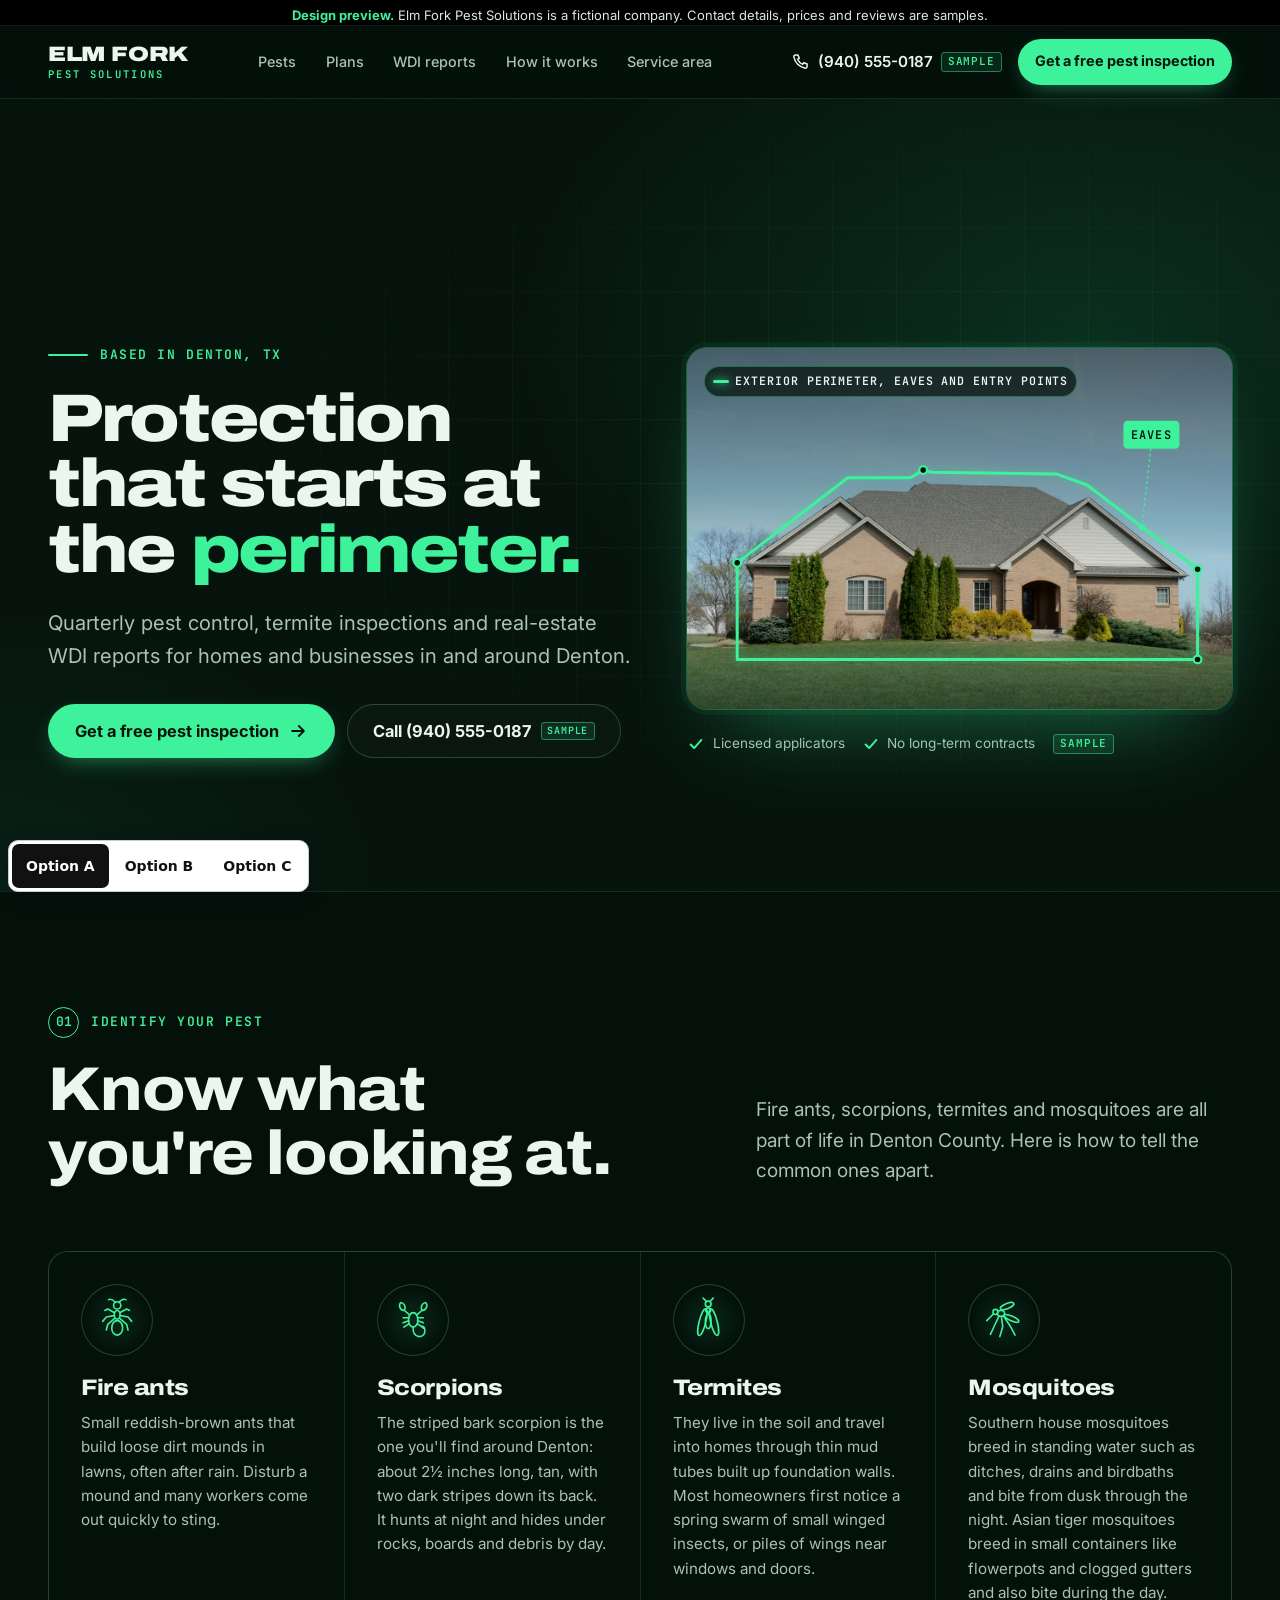
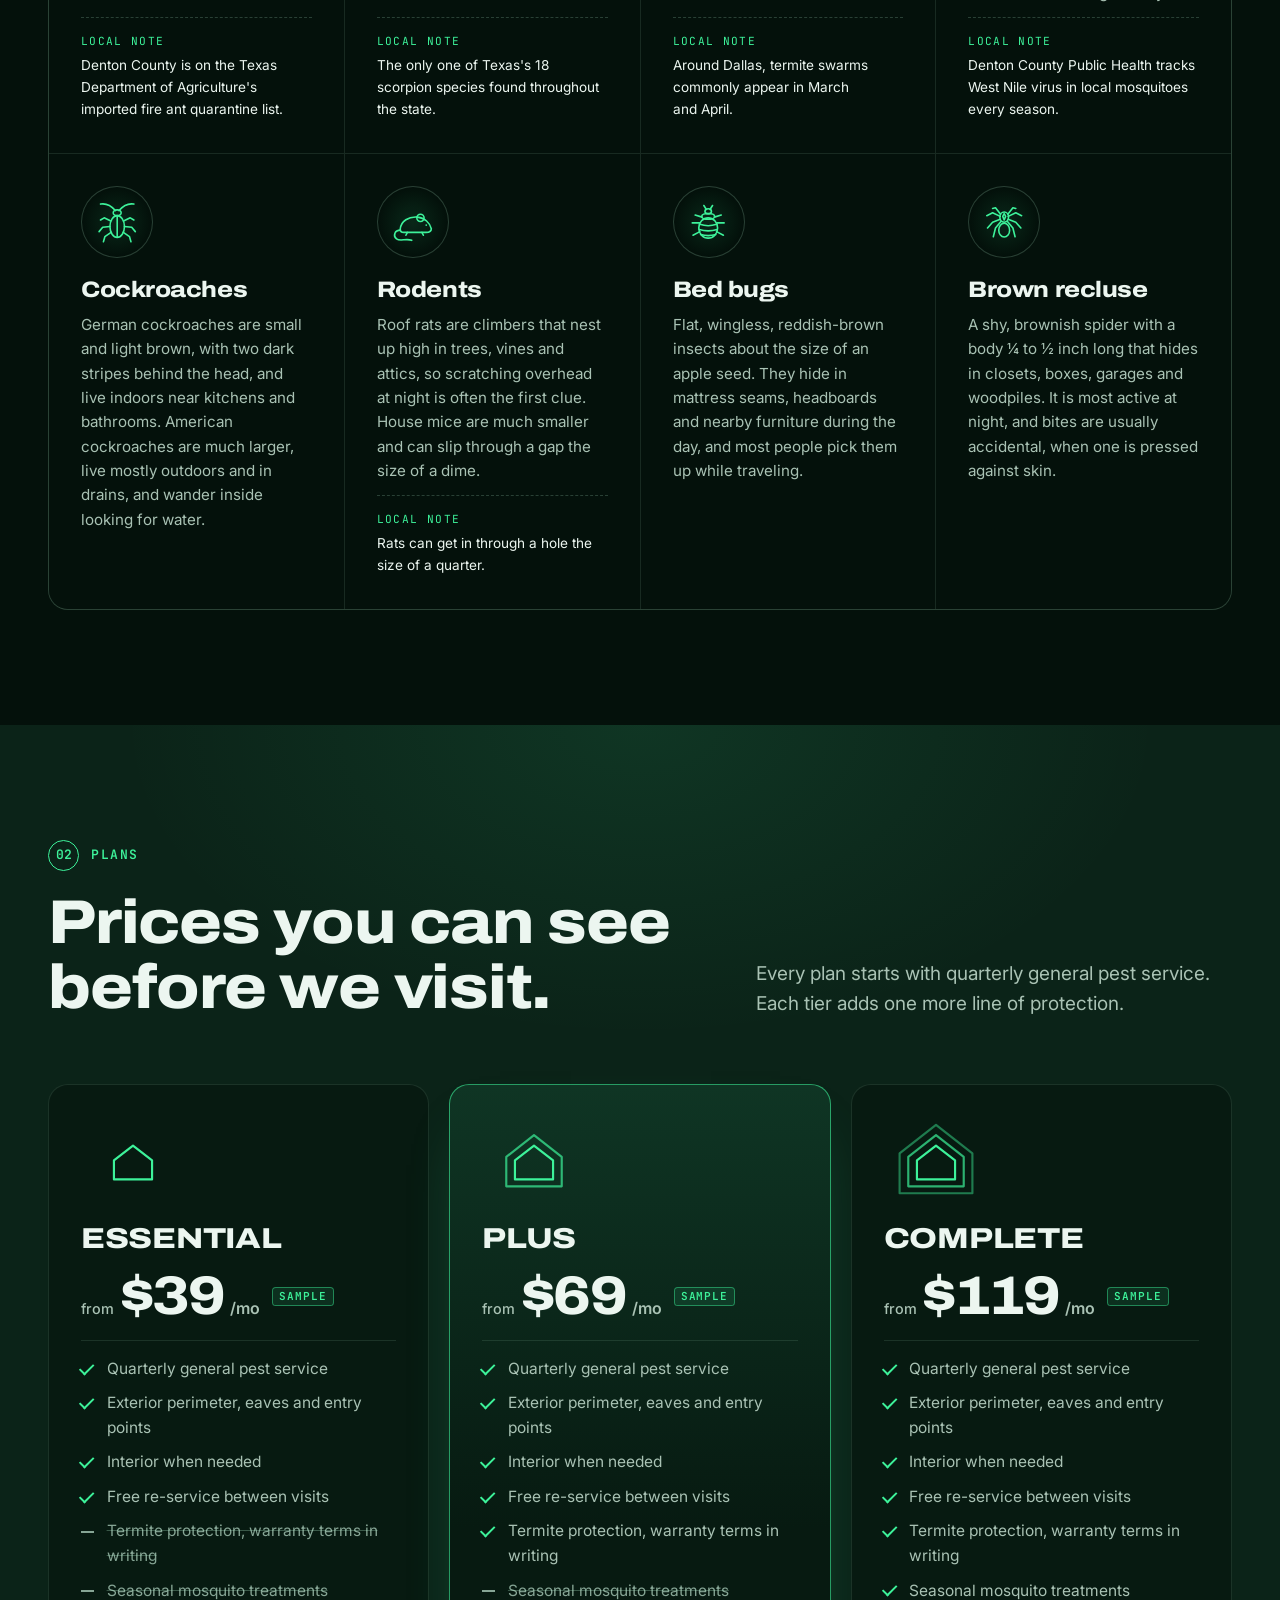
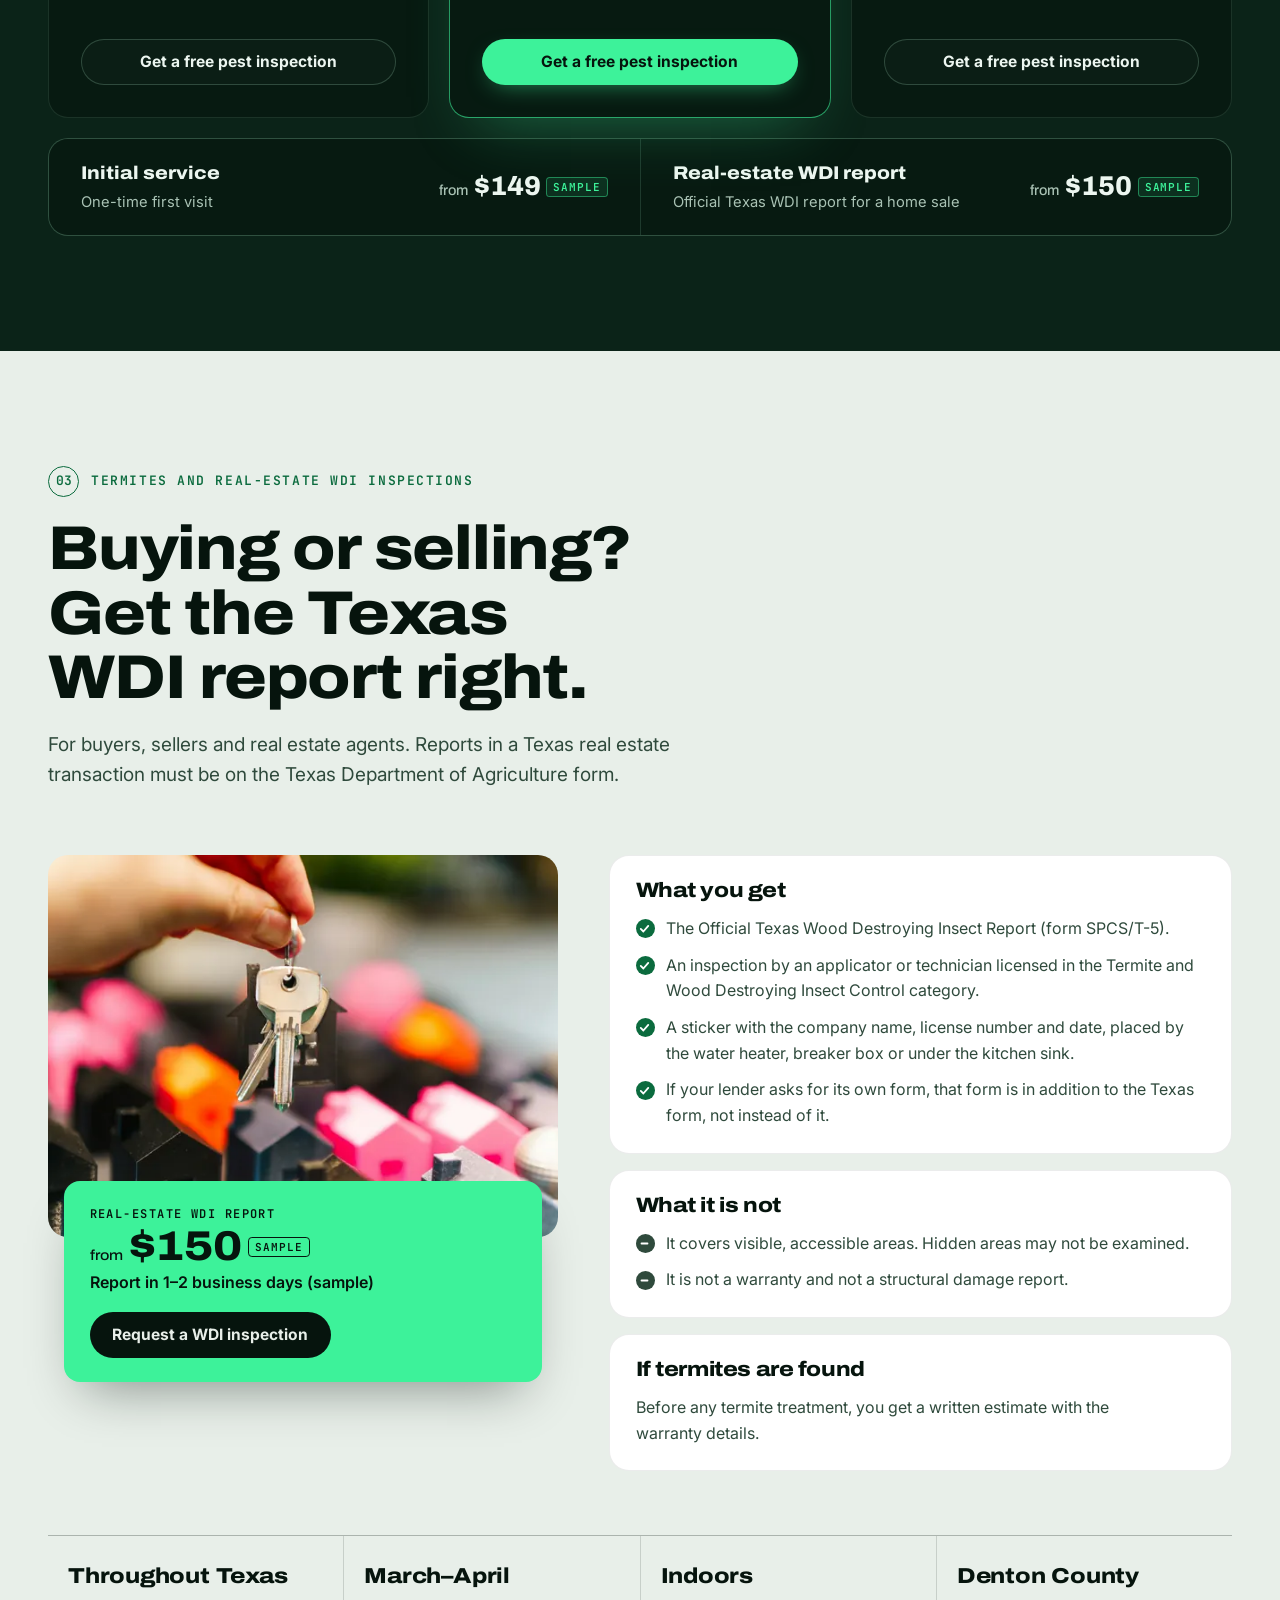
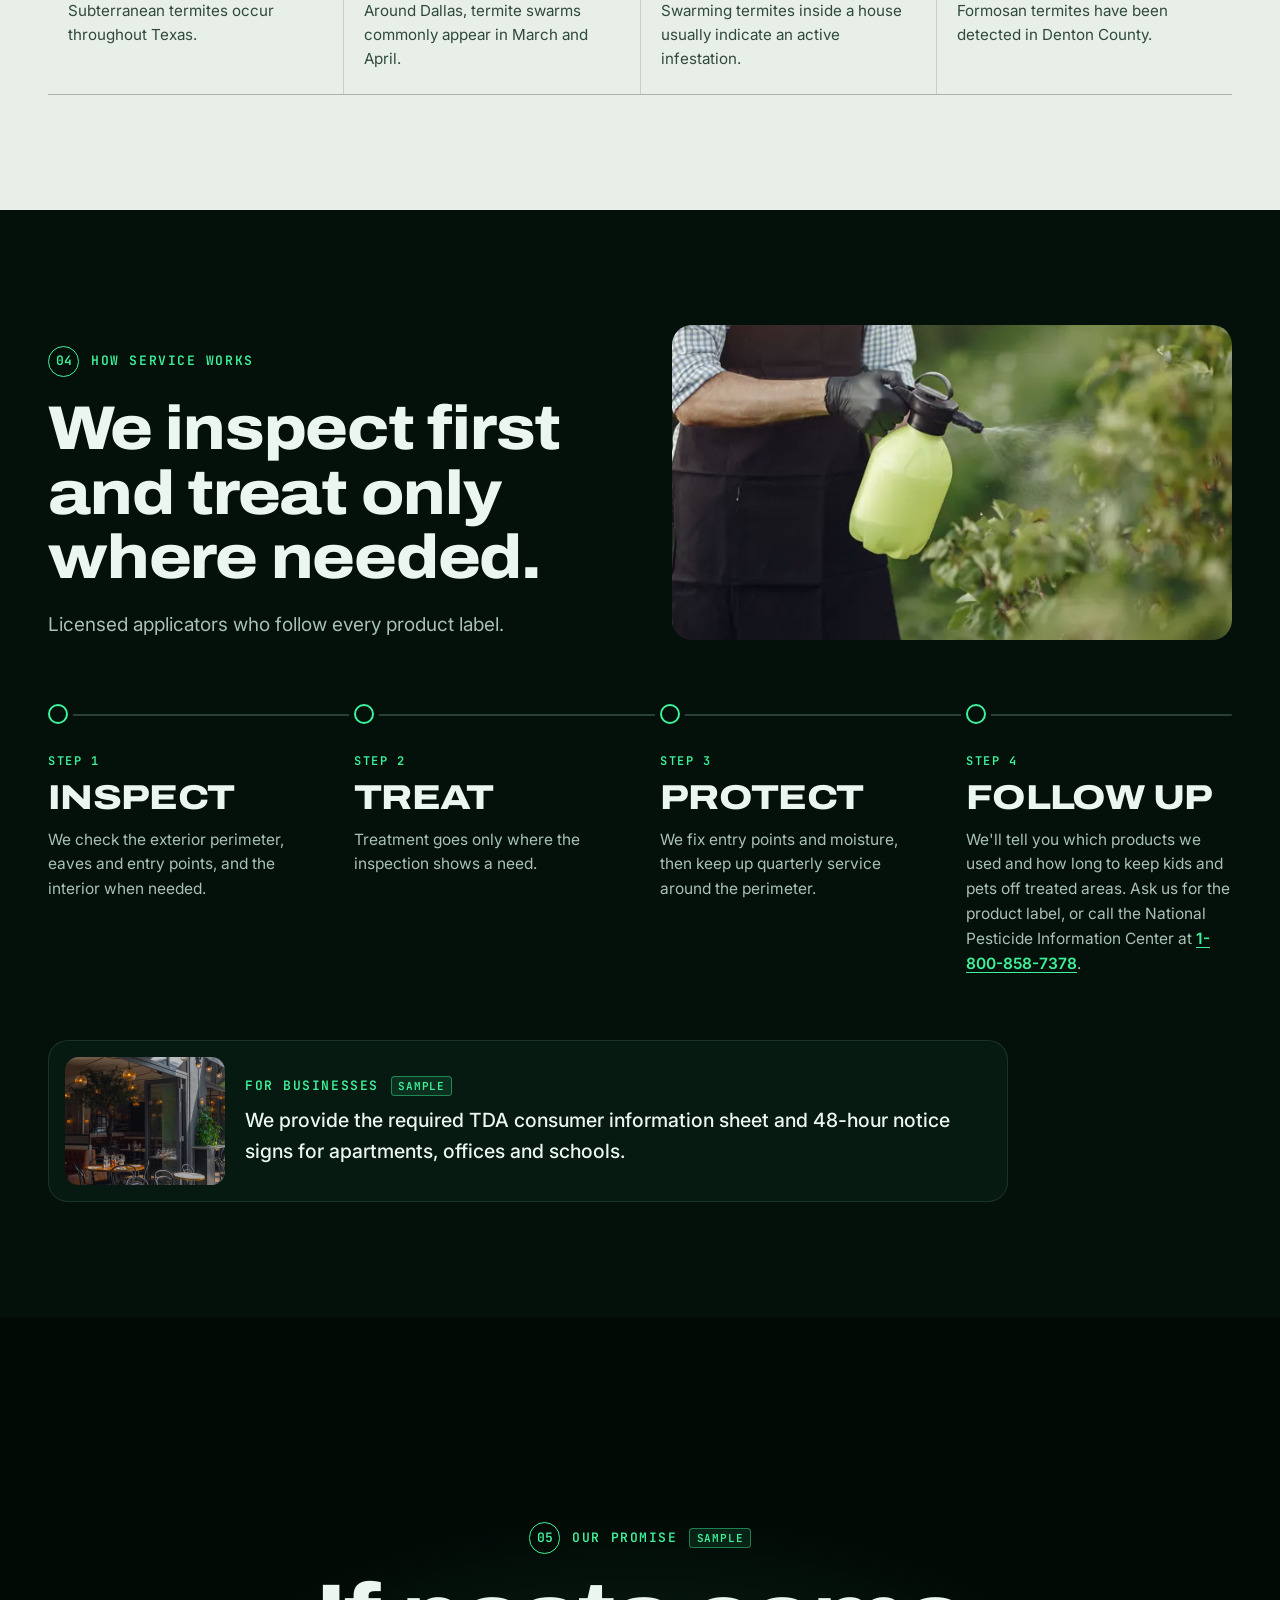
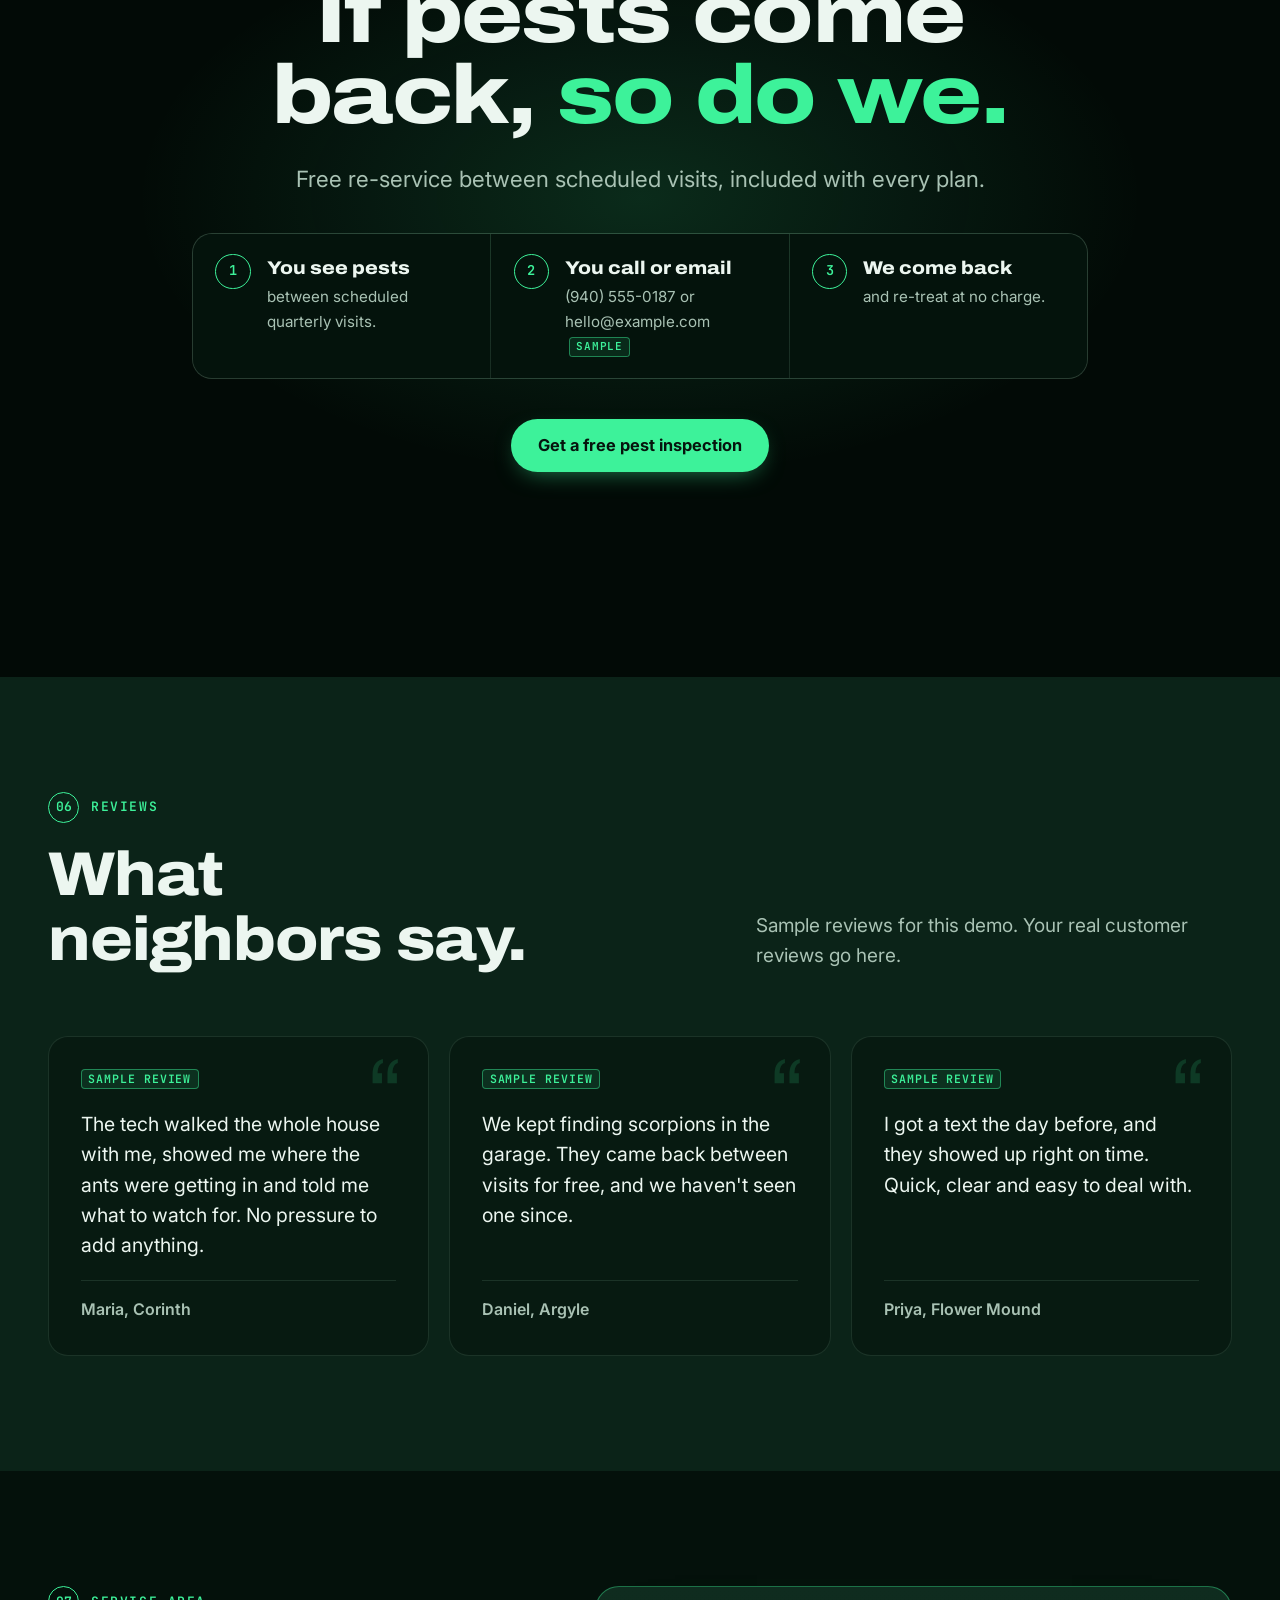
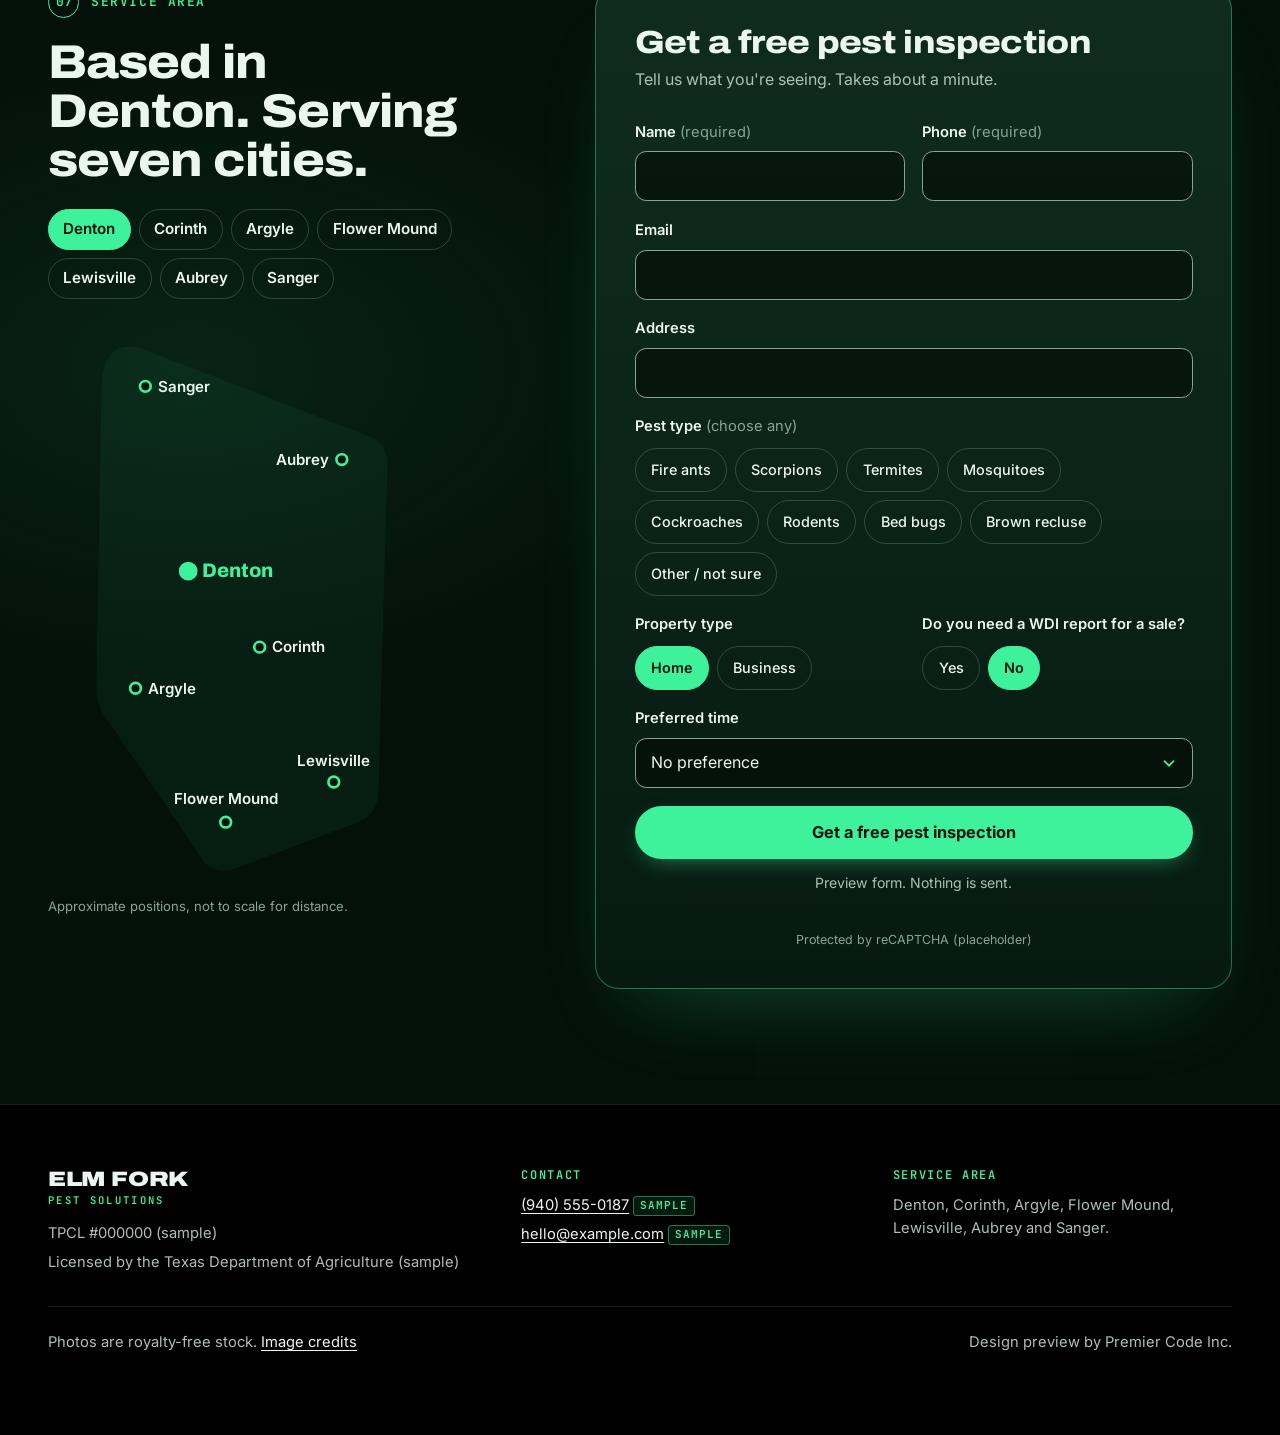
==== commit e57265e5: "Fix WCAG 2.2 AA failures found in the accessibility audit - Add a no-JS details menu below desktop w" ====
--- a/option-a/index.html
+++ b/option-a/index.html
@@ -37,6 +37,16 @@
           <li><a href="#area">Service area</a></li>
         </ul>
       </nav>
+      <details class="nav-menu">
+        <summary><svg class="nav-menu-ico" viewBox="0 0 24 24" width="22" height="22" aria-hidden="true" focusable="false"><path d="M4 7h16M4 12h16M4 17h16" fill="none" stroke="currentColor" stroke-width="2" stroke-linecap="round"/></svg><span class="nav-menu-label">Menu</span></summary>
+        <ul>
+          <li><a href="#pests">Pests</a></li>
+          <li><a href="#plans">Plans</a></li>
+          <li><a href="#wdi">WDI reports</a></li>
+          <li><a href="#how">How it works</a></li>
+          <li><a href="#area">Service area</a></li>
+        </ul>
+      </details>
       <div class="header-actions">
         <!-- PLACEHOLDER: real business phone number -->
         <a class="header-phone" href="tel:+19405550187">
@@ -468,11 +478,11 @@
 
             <div class="field-row">
               <div class="field">
-                <label for="f-name">Name</label>
+                <label for="f-name">Name <span class="hint">(required)</span></label>
                 <input id="f-name" name="name" type="text" autocomplete="name" required>
               </div>
               <div class="field">
-                <label for="f-phone">Phone</label>
+                <label for="f-phone">Phone <span class="hint">(required)</span></label>
                 <input id="f-phone" name="phone" type="tel" autocomplete="tel" required>
               </div>
             </div>
--- a/option-a/styles.css
+++ b/option-a/styles.css
@@ -233,13 +233,15 @@
     text-decoration: none; font-weight: 600; font-size: 0.95rem; color: var(--text);
   }
   .header-phone:hover { border-color: var(--line); }
-  .header-phone-num, .header-phone .tag { display: none; }
+  .header-phone .tag { display: none; }
+  .header-phone-num { position: absolute; width: 1px; height: 1px; overflow: hidden; clip: rect(0 0 0 0); white-space: nowrap; }
   .btn-header { --pad: 0.6rem 1rem; font-size: 0.9rem; white-space: nowrap; }
   .btn-header .long { display: none; }
 
   @media (min-width: 720px) {
     .header-phone { border: 0; padding: 0 0.5rem; }
     .header-phone-num, .header-phone .tag { display: inline-flex; }
+    .header-phone-num { position: static; width: auto; height: auto; overflow: visible; clip: auto; }
     .btn-header .long { display: inline; }
     .btn-header .short { display: none; }
   }
@@ -363,6 +365,9 @@
     .hero { padding-top: 1.75rem; }
     .hero-copy > .eyebrow { display: none; }  /* lede already says Denton; keeps the shield on the first screen */
     .shield-legend { display: none; }
+    /* keep the trust ticks out of the switcher zone on the first screen */
+    .hero-visual { gap: 2.5rem; }
+    .trust { padding-top: 2.5rem; border-top: 1px solid var(--border); }
   }
   @media (max-width: 479px) {
     .shield-line { stroke-width: 10; }
@@ -481,7 +486,7 @@
   .ring.r2 { stroke: color-mix(in oklch, var(--line), transparent 30%); }
   .ring.r3 { stroke: color-mix(in oklch, var(--line), transparent 55%); }
   .plan h3 { font-size: 1.8rem; font-stretch: 120%; text-transform: uppercase; letter-spacing: -0.01em; }
-  .price { display: flex; align-items: baseline; flex-wrap: nowrap; gap: 0.35rem; }
+  .price { display: flex; align-items: baseline; flex-wrap: wrap; gap: 0.25rem 0.35rem; }
   .price .from, .extra-price .from, .wdi-price-amount .from { font-size: 0.9rem; color: var(--text-2); font-weight: 500; }
   .price .amount { font-family: var(--font-display); font-size: clamp(2.6rem, 10vw, 3.4rem); font-weight: 800; font-stretch: 110%; line-height: 1; letter-spacing: -0.03em; }
   .price .per { color: var(--text-2); font-weight: 600; }
@@ -709,7 +714,7 @@
   .hint { color: var(--text-3); font-weight: 400; }
   input[type="text"], input[type="tel"], input[type="email"], select {
     width: 100%; min-height: 3rem; padding: 0.7rem 0.95rem;
-    border-radius: 0.7rem; border: 1.5px solid var(--border-2);
+    border-radius: 0.7rem; border: 1.5px solid var(--text-3);
     background: rgba(2,10,6,0.6); color: var(--text);
     transition: border-color 0.2s, box-shadow 0.2s;
   }
@@ -720,8 +725,8 @@
     padding-right: 2.5rem;
   }
   select option { background: var(--bg-2); color: var(--text); }
-  input:hover, select:hover { border-color: rgba(173,230,199,0.4); }
-  input:focus-visible, select:focus-visible { outline: none; border-color: var(--line); box-shadow: 0 0 0 4px rgba(61,242,154,0.2); }
+  input:hover, select:hover { border-color: var(--text-2); }
+  input:focus-visible, select:focus-visible { outline: 2px solid var(--line); outline-offset: 2px; border-color: var(--line); }
 
   .chips { display: flex; flex-wrap: wrap; gap: 0.5rem; }
   .chip { position: relative; display: inline-flex; cursor: pointer; }
@@ -809,3 +814,38 @@
     *, *::before, *::after { transition-duration: 0.01ms !important; animation-duration: 0.01ms !important; }
   }
 }
+
+/* a11y fixes: compact menu below 1180px; header wraps at 320px */
+.nav-menu { position: relative; margin-left: auto; }
+.nav-menu summary {
+  list-style: none; cursor: pointer; display: inline-flex; align-items: center; min-height: 2.875rem; padding: 0 0.9rem;
+  border-radius: 999px; border: 1.5px solid var(--text-3); color: var(--text); font-weight: 600; font-size: 0.9rem;
+}
+.nav-menu summary::-webkit-details-marker { display: none; }
+.nav-menu[open] summary { border-color: var(--line); }
+.nav-menu ul {
+  position: absolute; right: 0; top: calc(100% + 0.5rem); min-width: 13rem; z-index: 60;
+  display: grid; padding: 0.4rem; border-radius: 0.9rem; border: 1px solid var(--text-3); background: var(--bg-2);
+  box-shadow: 0 18px 40px rgba(0,0,0,0.5);
+}
+.nav-menu a { display: flex; align-items: center; min-height: 2.75rem; padding: 0 0.85rem; border-radius: 0.6rem; text-decoration: none; color: var(--text); }
+.nav-menu a:hover { background: var(--surface-2); }
+.header-actions { margin-left: 0.5rem; }
+@media (min-width: 1180px) { .nav-menu { display: none; } .header-actions { margin-left: 0; } }
+@media (max-width: 339px) {
+  .header-inner { flex-wrap: wrap; justify-content: center; row-gap: 0.5rem; padding-block: 0.5rem; }
+  .nav-menu { margin-left: 0; }
+  html { scroll-padding-top: 9rem; }
+}
+
+/* phones: icon-only menu button; hero already shows a call link, so drop the header phone */
+.nav-menu summary { gap: 0.45rem; }
+@media (max-width: 479px) {
+  .nav-menu summary { width: 2.75rem; min-width: 2.75rem; padding: 0; justify-content: center; }
+  .nav-menu-label { position: absolute; width: 1px; height: 1px; overflow: hidden; clip: rect(0 0 0 0); white-space: nowrap; }
+  .header-phone { display: none; }
+}
+@media (min-width: 480px) { .nav-menu-ico { display: none; } }
+
+/* keep the phone header on one row at 360-479px */
+@media (max-width: 479px) { .site-header .wordmark * { white-space: nowrap; } .site-header .btn { white-space: nowrap; } .header-inner { gap: 0.6rem; } }
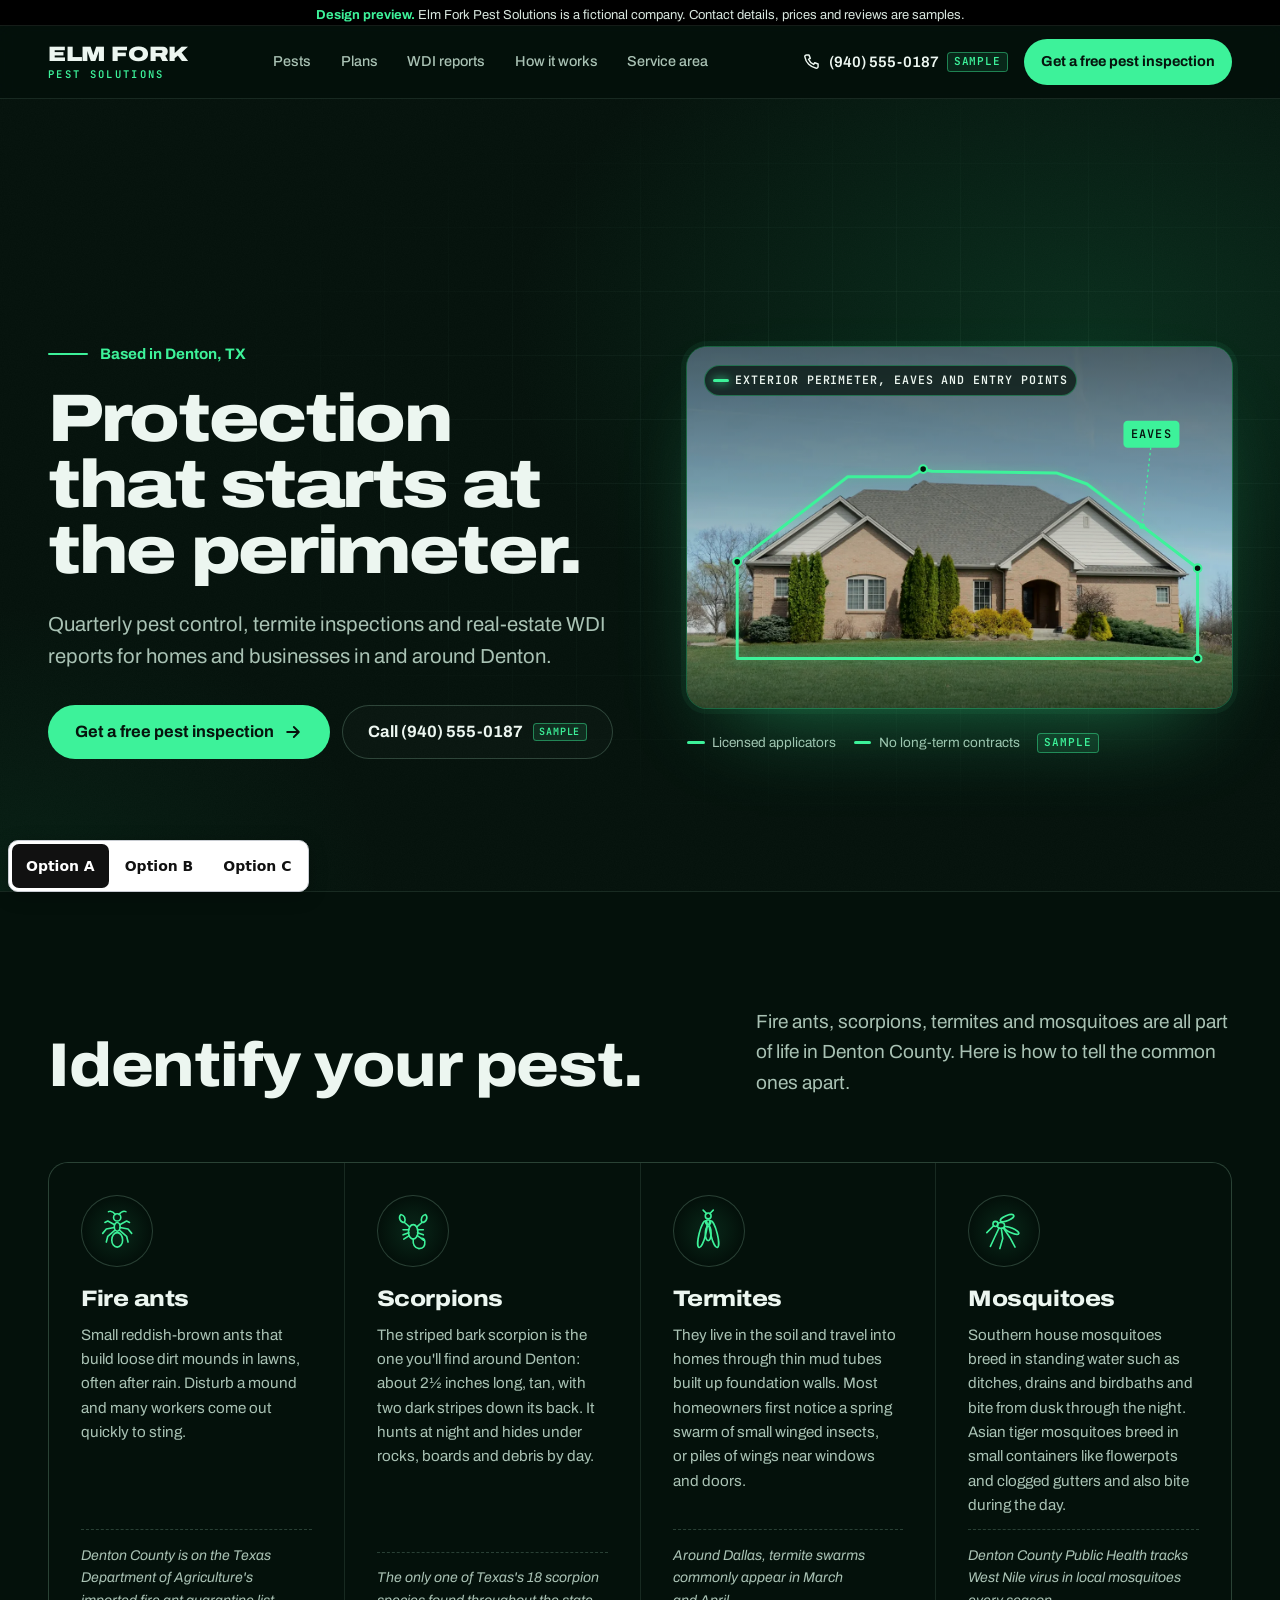
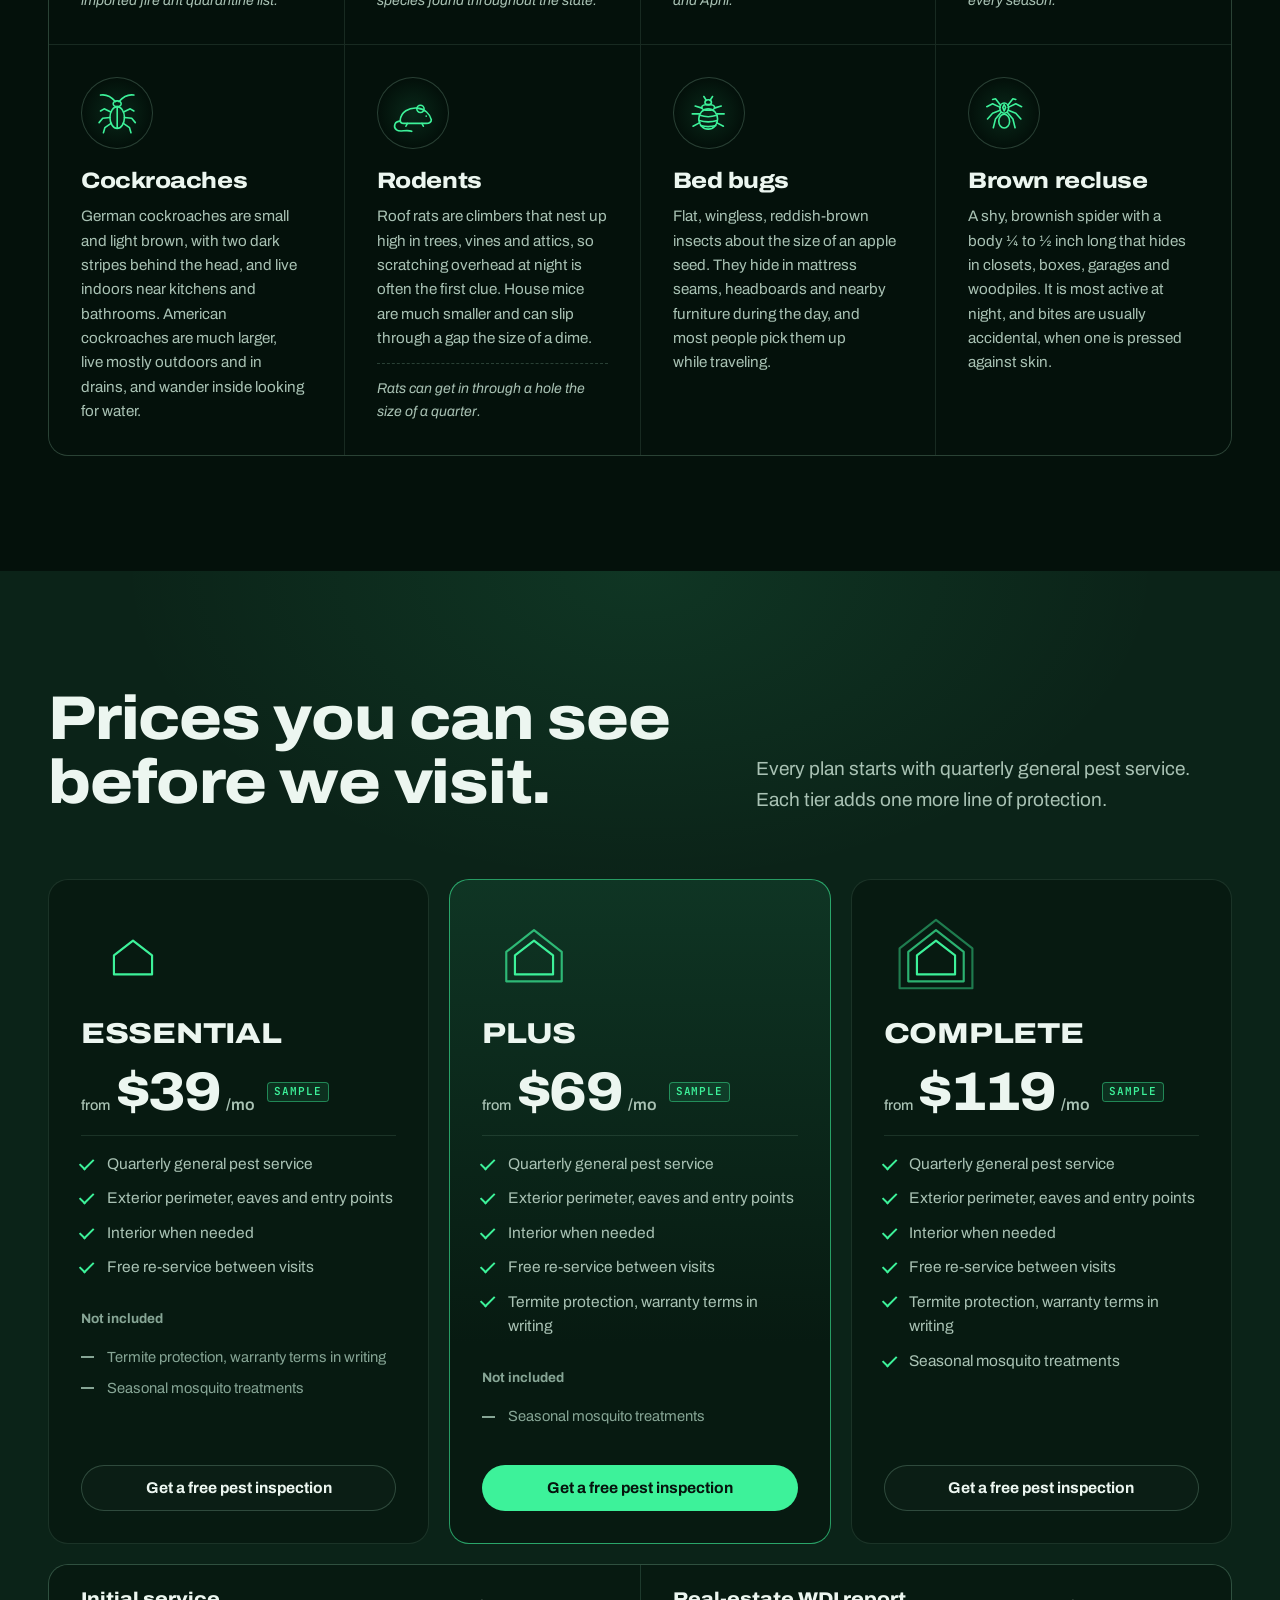
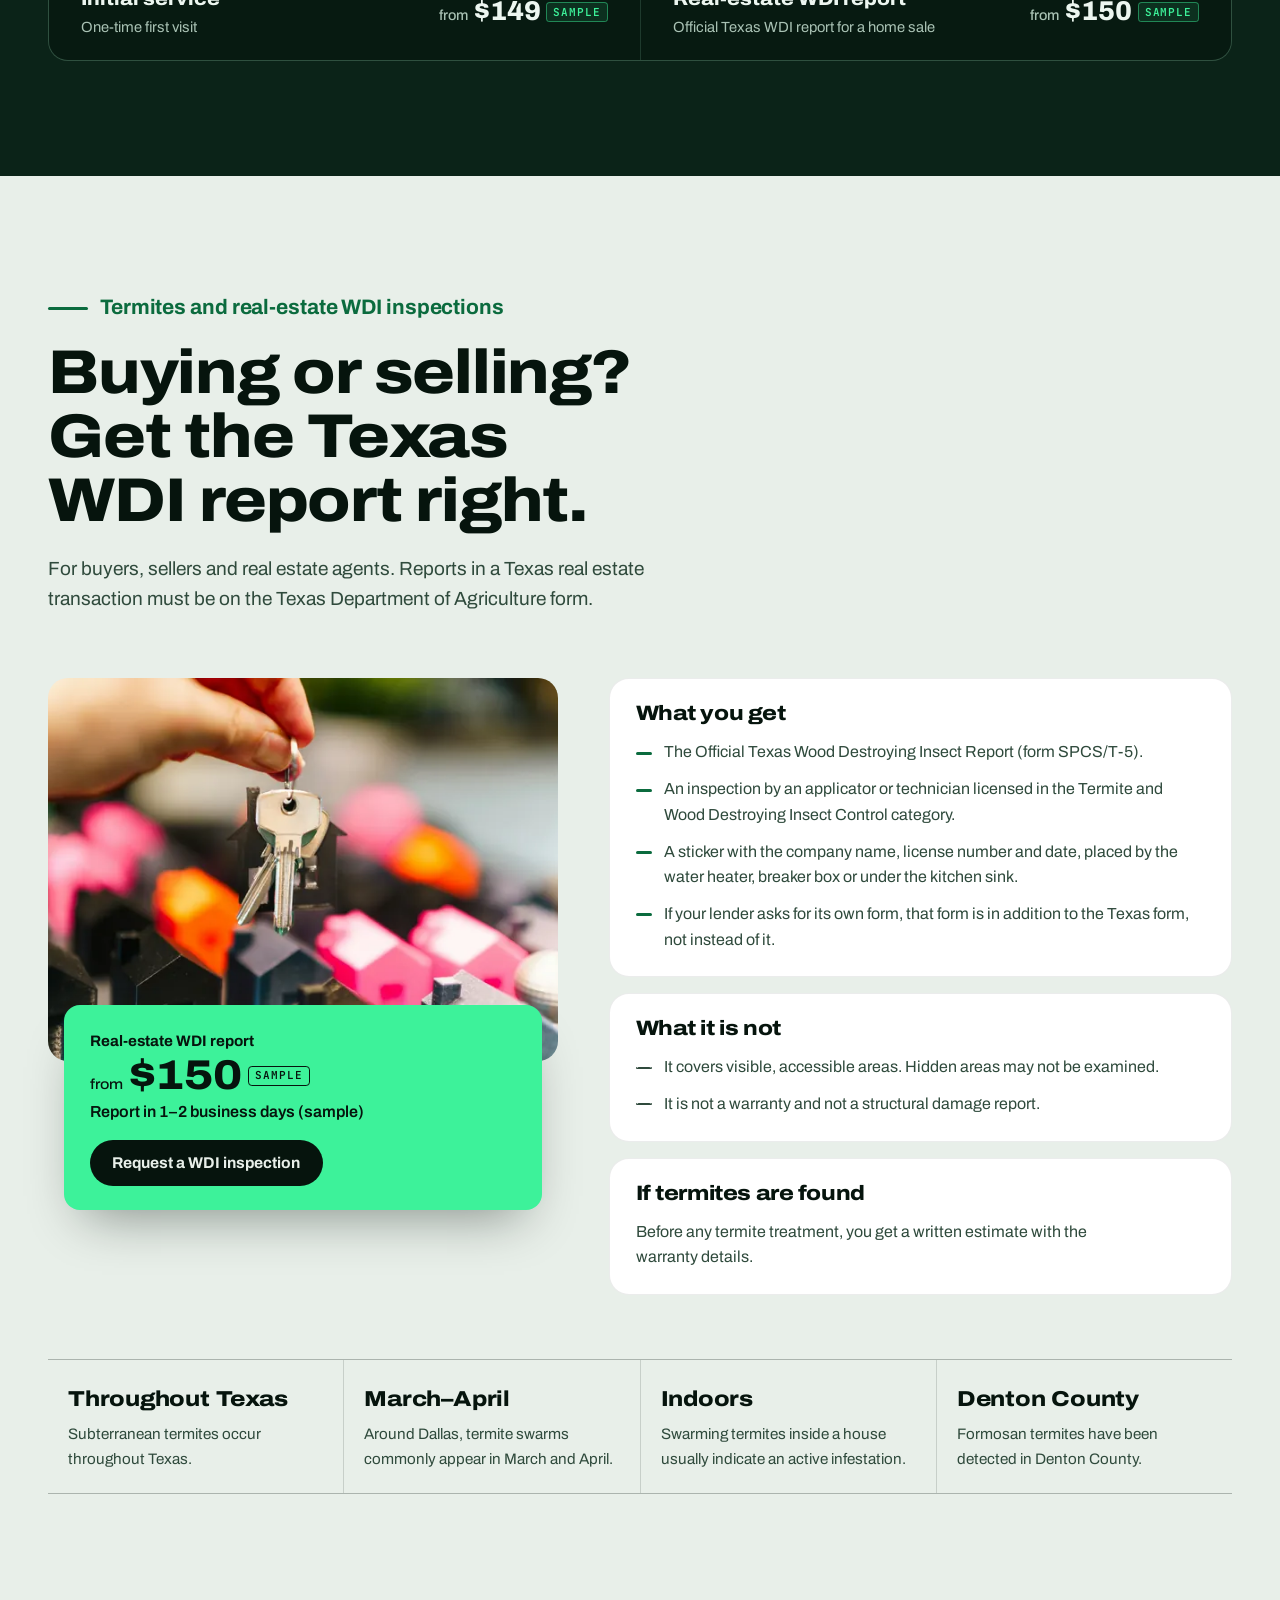
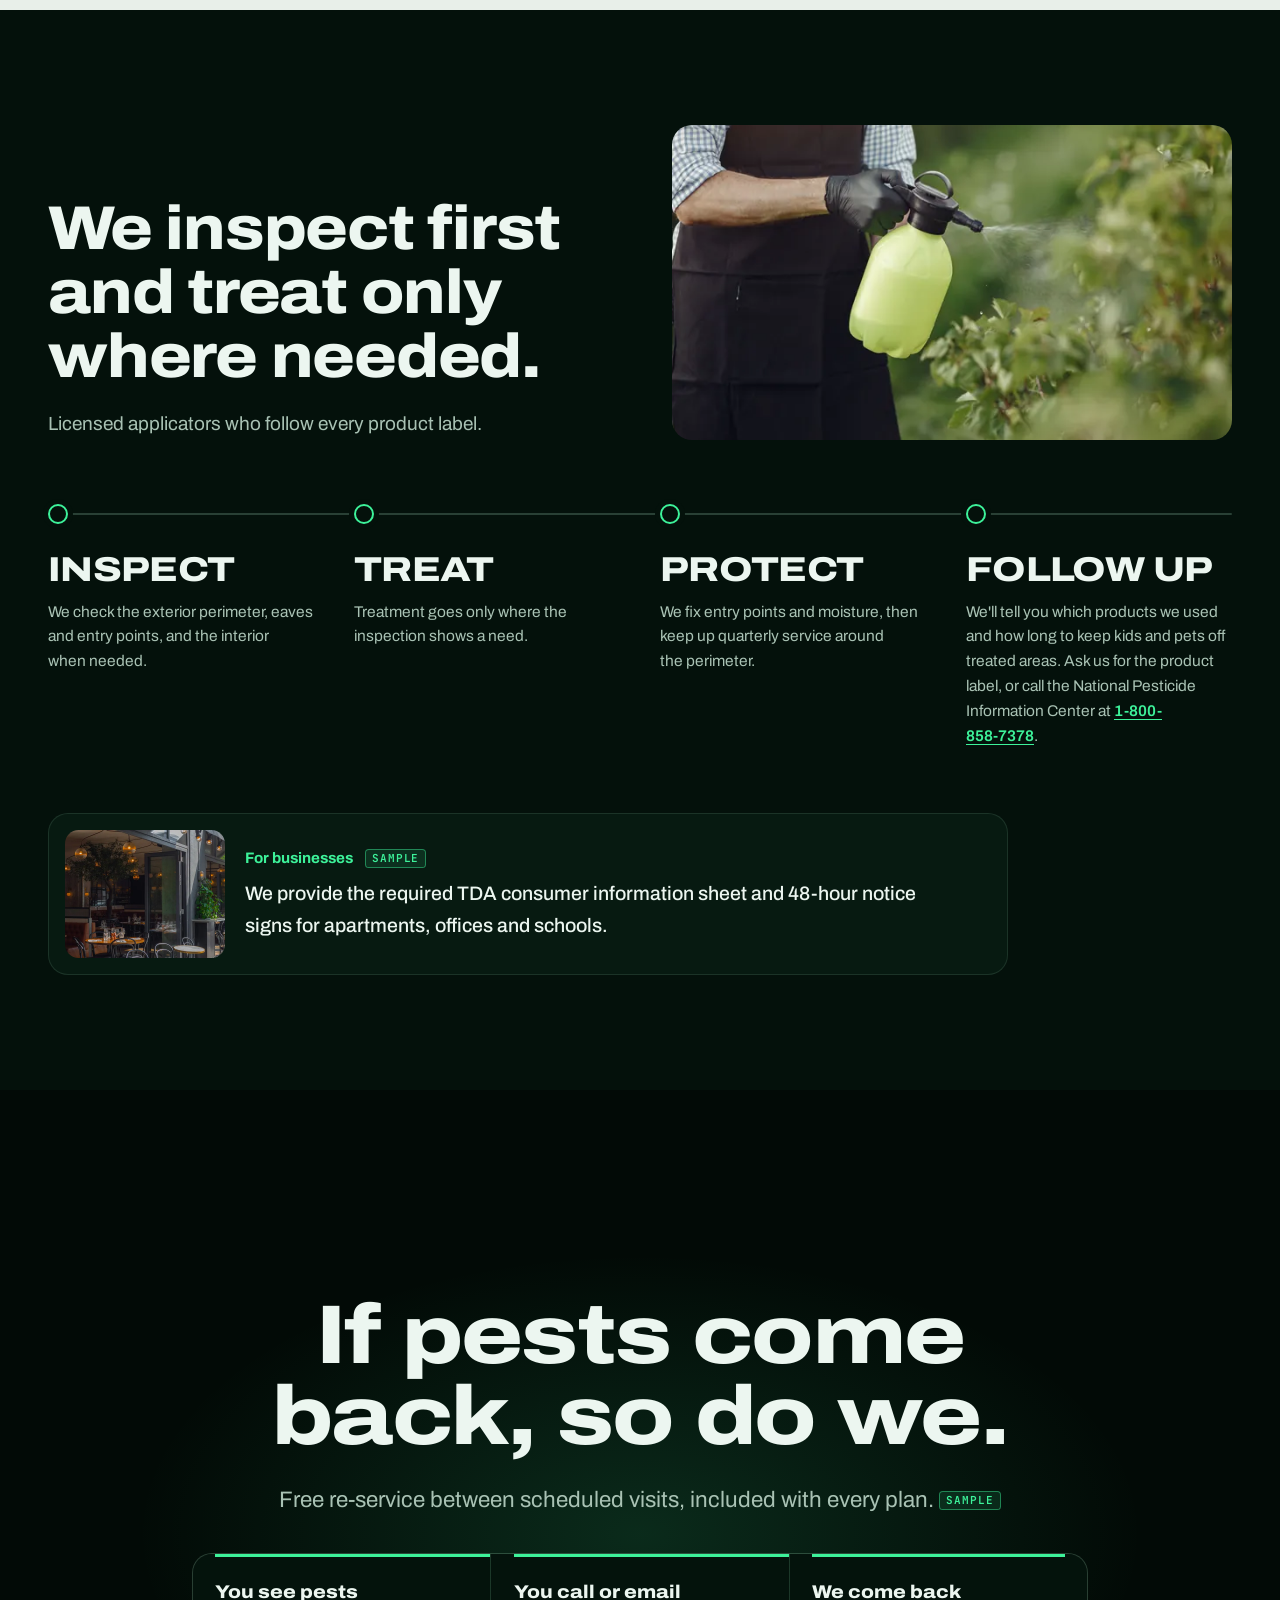
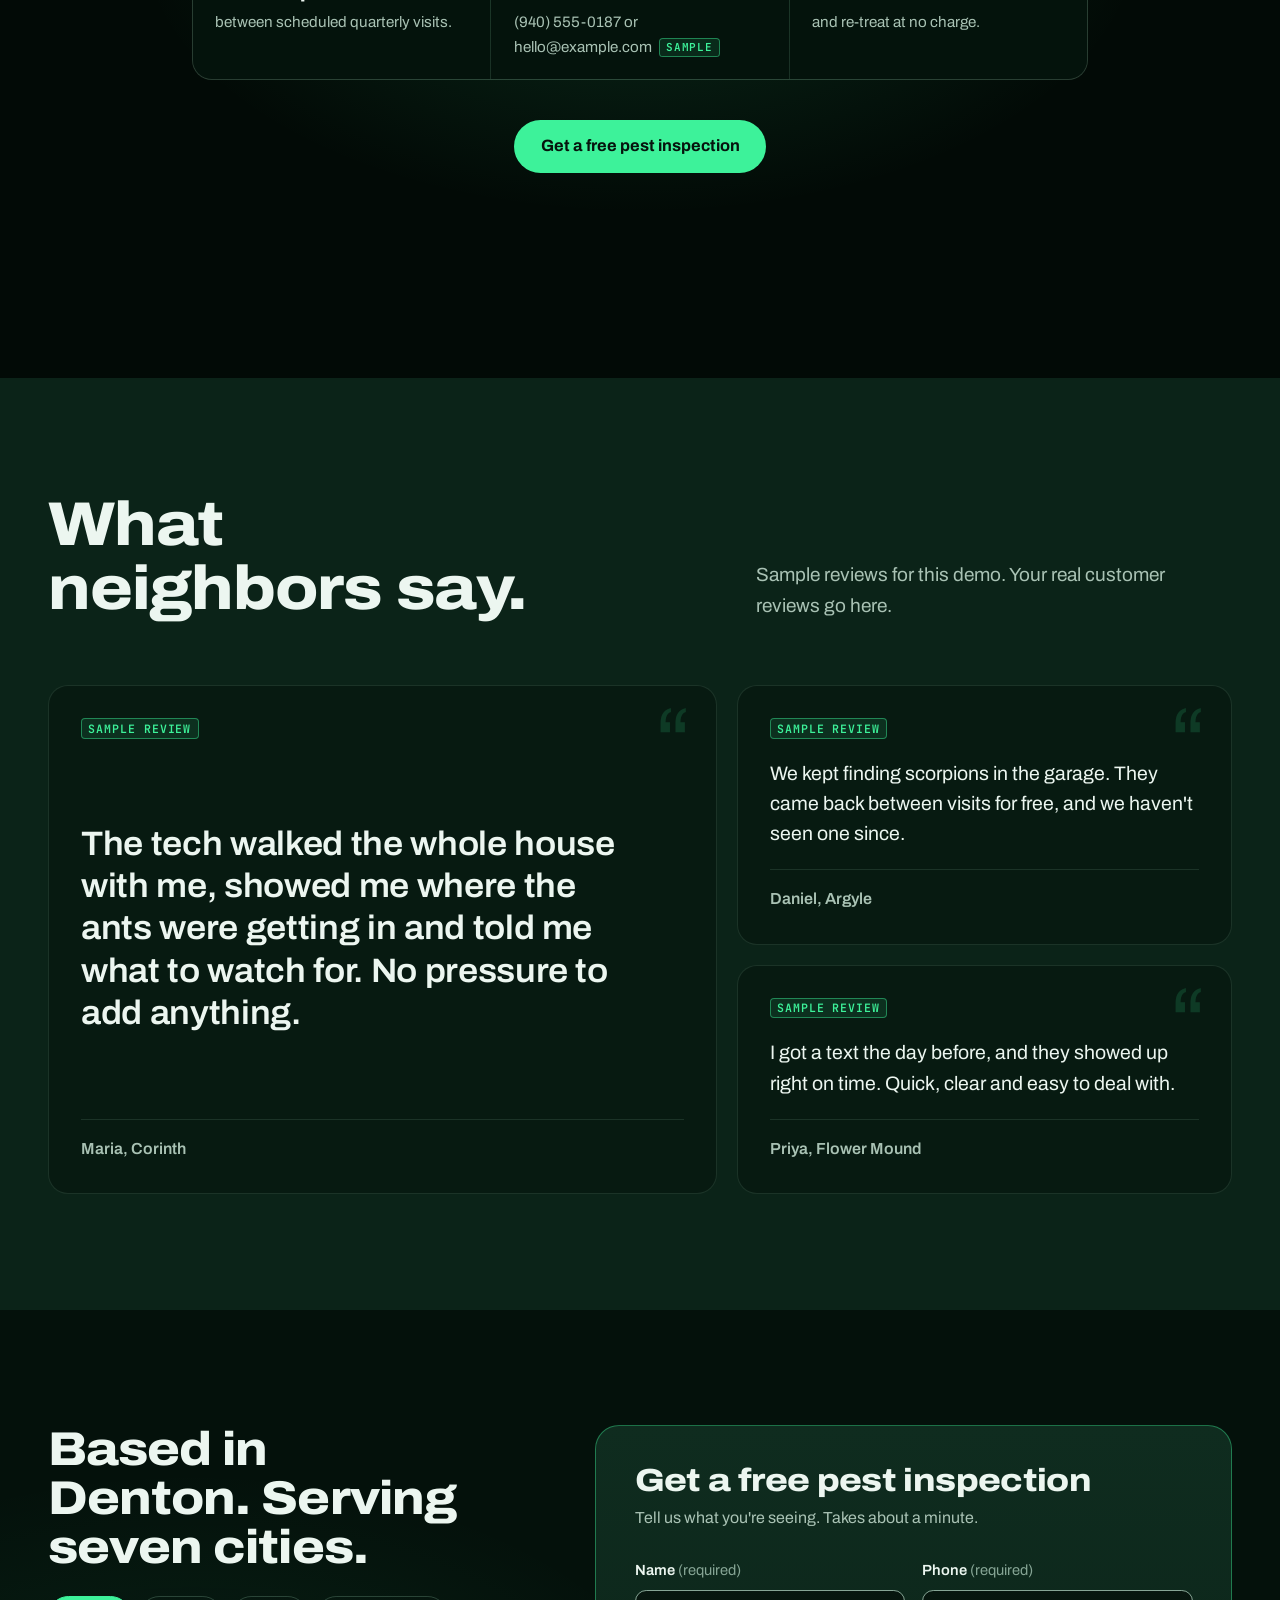
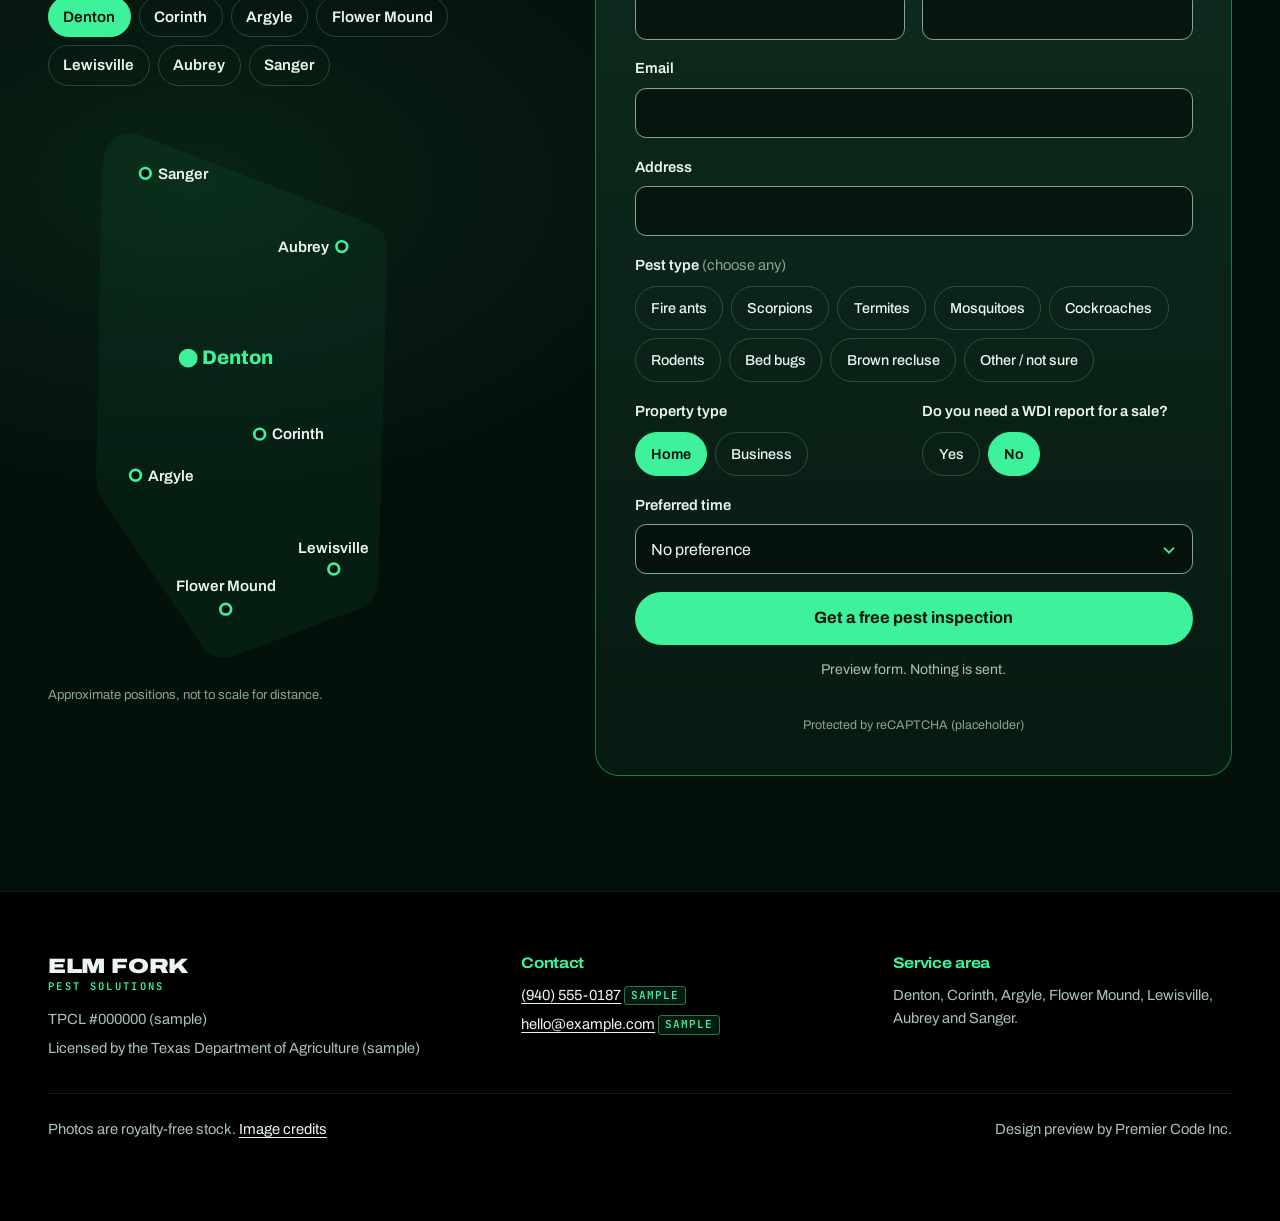
==== commit 958a0a3a: "Remove decorative numbering and AI-look tells from all three options after review rounds 4-6 - Optio" ====
--- a/option-a/index.html
+++ b/option-a/index.html
@@ -10,7 +10,7 @@
   <meta name="theme-color" content="#04110b">
   <link rel="preconnect" href="https://fonts.googleapis.com">
   <link rel="preconnect" href="https://fonts.gstatic.com" crossorigin>
-  <link rel="stylesheet" href="https://fonts.googleapis.com/css2?family=Archivo:wdth,wght@62..125,400..900&family=Inter:wght@400;500;600;700&family=JetBrains+Mono:wght@500;600&display=swap">
+  <link rel="stylesheet" href="https://fonts.googleapis.com/css2?family=Archivo:wdth,wght@62..125,400..900&family=JetBrains+Mono:wght@500;600&display=swap">
   <link rel="preload" as="image" href="../assets/img/home-brick-ranch-02-1280.webp" imagesrcset="../assets/img/home-brick-ranch-02-640.webp 640w, ../assets/img/home-brick-ranch-02-1280.webp 1280w, ../assets/img/home-brick-ranch-02-1920.webp 1920w, ../assets/img/home-brick-ranch-02-2400.webp 2400w" imagesizes="(min-width: 960px) 55vw, 100vw">
   <link rel="stylesheet" href="styles.css">
   <script>document.documentElement.classList.add('js');</script>
@@ -67,7 +67,7 @@
       <div class="wrap hero-grid">
         <div class="hero-copy">
           <p class="eyebrow"><span class="eyebrow-line" aria-hidden="true"></span>Based in Denton, TX</p>
-          <h1 id="hero-title">Protection that starts at the <span class="accent">perimeter.</span></h1>
+          <h1 id="hero-title">Protection that starts at the perimeter.</h1>
           <p class="hero-lede">Quarterly pest control, termite inspections and real-estate WDI reports for homes and businesses in and around Denton.</p>
           <div class="hero-ctas">
             <a class="btn btn-primary btn-lg" href="#inspect">Get a free pest inspection
@@ -106,8 +106,8 @@
         </figure>
           <!-- PLACEHOLDER: confirm trust points with the client -->
           <ul class="trust" aria-label="Trust points (sample)">
-            <li><svg aria-hidden="true" viewBox="0 0 20 20" width="18" height="18"><path d="M4 10.5l4 4 8-9" fill="none" stroke="currentColor" stroke-width="2.2" stroke-linecap="round" stroke-linejoin="round"/></svg>Licensed applicators</li>
-            <li><svg aria-hidden="true" viewBox="0 0 20 20" width="18" height="18"><path d="M4 10.5l4 4 8-9" fill="none" stroke="currentColor" stroke-width="2.2" stroke-linecap="round" stroke-linejoin="round"/></svg>No long-term contracts</li>
+            <li><i class="trust-mark" aria-hidden="true"></i>Licensed applicators</li>
+            <li><i class="trust-mark" aria-hidden="true"></i>No long-term contracts</li>
             <li class="trust-tag"><span class="tag">Sample</span></li>
           </ul>
         </div>
@@ -118,15 +118,12 @@
     <section class="section pests" id="pests" aria-labelledby="pests-title">
       <div class="wrap">
         <header class="section-head split">
-          <div>
-            <p class="eyebrow"><span class="num">01</span>Identify your pest</p>
-            <h2 id="pests-title">Know what you're looking at.</h2>
-          </div>
+          <h2 id="pests-title">Identify your pest.</h2>
           <p class="section-lede">Fire ants, scorpions, termites and mosquitoes are all part of life in Denton County. Here is how to tell the common ones apart.</p>
         </header>
 
         <ul class="pest-grid" role="list">
-          <li class="pest-card" data-reveal>
+          <li class="pest-card">
             <div class="pest-icon" aria-hidden="true">
               <svg viewBox="0 0 64 64"><circle cx="32" cy="13" r="5"/><ellipse cx="32" cy="26" rx="4" ry="6"/><ellipse cx="32" cy="44" rx="7.5" ry="10"/><path d="M29.5 9 Q25 3 20 5 M34.5 9 Q39 3 44 5 M28.5 23 L19 18 L15 20 M28 27 L17 29 L12 35 M28.5 31 L19 39 L17 47 M35.5 23 L45 18 L49 20 M36 27 L47 29 L52 35 M35.5 31 L45 39 L47 47"/></svg>
             </div>
@@ -134,7 +131,7 @@
             <p>Small reddish-brown ants that build loose dirt mounds in lawns, often after rain. Disturb a mound and many workers come out quickly to sting.</p>
             <p class="pest-note">Denton County is on the Texas Department of Agriculture's imported fire ant quarantine list.</p>
           </li>
-          <li class="pest-card" data-reveal>
+          <li class="pest-card">
             <div class="pest-icon" aria-hidden="true">
               <svg viewBox="0 0 64 64"><ellipse cx="32" cy="33" rx="6.5" ry="10"/><path d="M32 43 Q31 55 40 56 Q49 56 48 46 Q47.5 41 43 42 M43 42 L46.5 44.5 M27 26 L20 20 M37 26 L44 20 M20 20 C14 20 11 13 15 9 M20 20 C22 15 20 10 15 9 M44 20 C50 20 53 13 49 9 M44 20 C42 15 44 10 49 9 M26 30 L18 30 M26 34 L18 37 M26.5 38 L19 43 M38 30 L46 30 M38 34 L46 37 M37.5 38 L45 43"/></svg>
             </div>
@@ -142,7 +139,7 @@
             <p>The striped bark scorpion is the one you'll find around Denton: about 2&frac12; inches long, tan, with two dark stripes down its back. It hunts at night and hides under rocks, boards and debris by day.</p>
             <p class="pest-note">The only one of Texas's 18 scorpion species found throughout the state.</p>
           </li>
-          <li class="pest-card" data-reveal>
+          <li class="pest-card">
             <div class="pest-icon" aria-hidden="true">
               <svg viewBox="0 0 64 64"><circle cx="32" cy="11" r="4"/><ellipse cx="32" cy="19.5" rx="3.5" ry="3"/><ellipse cx="32" cy="35" rx="4" ry="10"/><ellipse cx="24" cy="36" rx="4.5" ry="19" transform="rotate(14 24 36)"/><ellipse cx="40" cy="36" rx="4.5" ry="19" transform="rotate(-14 40 36)"/><path d="M30 8 L25 3 M34 8 L39 3"/></svg>
             </div>
@@ -150,7 +147,7 @@
             <p>They live in the soil and travel into homes through thin mud tubes built up foundation walls. Most homeowners first notice a spring swarm of small winged insects, or piles of wings near windows and doors.</p>
             <p class="pest-note">Around Dallas, termite swarms commonly appear in March and April.</p>
           </li>
-          <li class="pest-card" data-reveal>
+          <li class="pest-card">
             <div class="pest-icon" aria-hidden="true">
               <svg viewBox="0 0 64 64"><circle cx="20" cy="22" r="3.5"/><ellipse cx="27.5" cy="24" rx="5" ry="4"/><ellipse cx="42" cy="31" rx="11" ry="3.2" transform="rotate(24 42 31)"/><ellipse cx="36" cy="14" rx="10" ry="3.5" transform="rotate(-22 36 14)"/><path d="M17.5 24.5 L8 34 M25 27.5 L19 40 L13 53 M28 28 L30 42 L26 56 M30.5 27 L40 41 L47 54"/></svg>
             </div>
@@ -158,14 +155,14 @@
             <p>Southern house mosquitoes breed in standing water such as ditches, drains and birdbaths and bite from dusk through the night. Asian tiger mosquitoes breed in small containers like flowerpots and clogged gutters and also bite during the day.</p>
             <p class="pest-note">Denton County Public Health tracks West Nile virus in local mosquitoes every season.</p>
           </li>
-          <li class="pest-card" data-reveal>
+          <li class="pest-card">
             <div class="pest-icon" aria-hidden="true">
               <svg viewBox="0 0 64 64"><ellipse cx="32" cy="38" rx="10" ry="15"/><ellipse cx="32" cy="19" rx="5.5" ry="4"/><path d="M32 24 L32 52 M29.5 16 Q20 5 9 7 M34.5 16 Q44 5 55 7 M22.5 30 L14 26 L9 29 M22 38 L12 39 L7 45 M23.5 46 L15 52 L13 59 M41.5 30 L50 26 L55 29 M42 38 L52 39 L57 45 M40.5 46 L49 52 L51 59"/></svg>
             </div>
             <h3>Cockroaches</h3>
             <p>German cockroaches are small and light brown, with two dark stripes behind the head, and live indoors near kitchens and bathrooms. American cockroaches are much larger, live mostly outdoors and in drains, and wander inside looking for water.</p>
           </li>
-          <li class="pest-card" data-reveal>
+          <li class="pest-card">
             <div class="pest-icon" aria-hidden="true">
               <svg viewBox="0 0 64 64"><path d="M57 41 C55 33 48 26 38 25 C26 24 15 30 14 42 C14 45 16 46 19 46 L50 46 C54 46 57 44 57 41 Z"/><circle cx="42" cy="26" r="5"/><circle cx="50" cy="36" r="1.2" class="fill"/><path d="M14.5 43 C6 43 4 51 9 55 C14 59 22 54 30 57 M24 46 L22 50 M44 46 L46 50"/></svg>
             </div>
@@ -173,14 +170,14 @@
             <p>Roof rats are climbers that nest up high in trees, vines and attics, so scratching overhead at night is often the first clue. House mice are much smaller and can slip through a gap the size of a dime.</p>
             <p class="pest-note">Rats can get in through a hole the size of a quarter.</p>
           </li>
-          <li class="pest-card" data-reveal>
+          <li class="pest-card">
             <div class="pest-icon" aria-hidden="true">
               <svg viewBox="0 0 64 64"><ellipse cx="32" cy="40" rx="13" ry="14"/><ellipse cx="32" cy="24" rx="9" ry="4"/><ellipse cx="32" cy="17" rx="4.5" ry="3.5"/><path d="M20.5 35 Q32 39 43.5 35 M19.5 42 Q32 46 44.5 42 M21.5 49 Q32 52 42.5 49 M29.5 14.5 L26 9 M34.5 14.5 L38 9 M23.5 25 L14 22 M20 33 L10 33 M20.5 45 L11 50 M40.5 25 L50 22 M44 33 L54 33 M43.5 45 L53 50"/></svg>
             </div>
             <h3>Bed bugs</h3>
             <p>Flat, wingless, reddish-brown insects about the size of an apple seed. They hide in mattress seams, headboards and nearby furniture during the day, and most people pick them up while traveling.</p>
           </li>
-          <li class="pest-card" data-reveal>
+          <li class="pest-card">
             <div class="pest-icon" aria-hidden="true">
               <svg viewBox="0 0 64 64"><ellipse cx="32" cy="25" rx="6" ry="7"/><ellipse cx="32" cy="43" rx="7.5" ry="9.5"/><path d="M32 20 L30 24 L32 29 L34 24 Z M27 21 L20 12 L16 13 M26.5 24 L16 19 L8 23 M26.5 28 L16 32 L9 40 M27.5 31 L20 40 L17 52 M37 21 L44 12 L48 13 M37.5 24 L48 19 L56 23 M37.5 28 L48 32 L55 40 M36.5 31 L44 40 L47 52"/></svg>
             </div>
@@ -195,16 +192,13 @@
     <section class="section plans" id="plans" aria-labelledby="plans-title">
       <div class="wrap">
         <header class="section-head split">
-          <div>
-            <p class="eyebrow"><span class="num">02</span>Plans</p>
-            <h2 id="plans-title">Prices you can see before we visit.</h2>
-          </div>
+          <h2 id="plans-title">Prices you can see before we visit.</h2>
           <p class="section-lede">Every plan starts with quarterly general pest service. Each tier adds one more line of protection.</p>
         </header>
 
         <!-- PLACEHOLDER: all plan prices and inclusions are samples; client to confirm -->
         <div class="plan-grid">
-          <article class="plan" data-reveal>
+          <article class="plan">
             <svg class="plan-rings" viewBox="0 0 120 100" aria-hidden="true"><path class="ring r1" d="M38 72 V50 L60 33 L82 50 V72 Z"/></svg>
             <h3>Essential</h3>
             <p class="price"><span class="from">from</span> <span class="amount">$39</span><span class="per">/mo</span> <span class="tag">Sample</span></p>
@@ -213,12 +207,15 @@
               <li>Exterior perimeter, eaves and entry points</li>
               <li>Interior when needed</li>
               <li>Free re-service between visits</li>
-              <li class="no"><span class="visually-hidden">Not included: </span>Termite protection, warranty terms in writing</li>
-              <li class="no"><span class="visually-hidden">Not included: </span>Seasonal mosquito treatments</li>
+            </ul>
+            <p class="plan-no-label" id="no-essential">Not included</p>
+            <ul class="plan-list plan-list-no" aria-labelledby="no-essential">
+              <li>Termite protection, warranty terms in writing</li>
+              <li>Seasonal mosquito treatments</li>
             </ul>
             <a class="btn btn-ghost" href="#inspect">Get a free pest inspection</a>
           </article>
-          <article class="plan plan-feature" data-reveal>
+          <article class="plan plan-feature">
             <svg class="plan-rings" viewBox="0 0 120 100" aria-hidden="true"><path class="ring r2" d="M28 80 V46 L60 21 L92 46 V80 Z"/><path class="ring r1" d="M38 72 V50 L60 33 L82 50 V72 Z"/></svg>
             <h3>Plus</h3>
             <p class="price"><span class="from">from</span> <span class="amount">$69</span><span class="per">/mo</span> <span class="tag">Sample</span></p>
@@ -228,11 +225,14 @@
               <li>Interior when needed</li>
               <li>Free re-service between visits</li>
               <li>Termite protection, warranty terms in writing</li>
-              <li class="no"><span class="visually-hidden">Not included: </span>Seasonal mosquito treatments</li>
+            </ul>
+            <p class="plan-no-label" id="no-plus">Not included</p>
+            <ul class="plan-list plan-list-no" aria-labelledby="no-plus">
+              <li>Seasonal mosquito treatments</li>
             </ul>
             <a class="btn btn-primary" href="#inspect">Get a free pest inspection</a>
           </article>
-          <article class="plan" data-reveal>
+          <article class="plan">
             <svg class="plan-rings" viewBox="0 0 120 100" aria-hidden="true"><path class="ring r3" d="M18 88 V42 L60 9 L102 42 V88 Z"/><path class="ring r2" d="M28 80 V46 L60 21 L92 46 V80 Z"/><path class="ring r1" d="M38 72 V50 L60 33 L82 50 V72 Z"/></svg>
             <h3>Complete</h3>
             <p class="price"><span class="from">from</span> <span class="amount">$119</span><span class="per">/mo</span> <span class="tag">Sample</span></p>
@@ -248,7 +248,7 @@
           </article>
         </div>
 
-        <div class="extras" data-reveal>
+        <div class="extras">
           <div class="extra">
             <p class="extra-name">Initial service</p>
             <p class="extra-desc">One-time first visit</p>
@@ -267,13 +267,13 @@
     <section class="section wdi" id="wdi" aria-labelledby="wdi-title">
       <div class="wrap">
         <header class="section-head">
-          <p class="eyebrow"><span class="num">03</span>Termites and real-estate WDI inspections</p>
+          <p class="kicker">Termites and real-estate WDI inspections</p>
           <h2 id="wdi-title">Buying or selling? Get the Texas WDI report right.</h2>
           <p class="section-lede">For buyers, sellers and real estate agents. Reports in a Texas real estate transaction must be on the Texas Department of Agriculture form.</p>
         </header>
 
         <div class="wdi-grid">
-          <div class="wdi-media" data-reveal>
+          <div class="wdi-media">
             <img src="../assets/img/realestate-keys-01-1280.webp"
                  srcset="../assets/img/realestate-keys-01-640.webp 640w, ../assets/img/realestate-keys-01-1280.webp 1280w, ../assets/img/realestate-keys-01-1920.webp 1920w"
                  sizes="(min-width: 960px) 40vw, 100vw"
@@ -289,7 +289,7 @@
           </div>
 
           <div class="wdi-facts">
-            <div class="fact-block" data-reveal>
+            <div class="fact-block">
               <h3>What you get</h3>
               <ul class="checks">
                 <li>The Official Texas Wood Destroying Insect Report (form SPCS/T-5).</li>
@@ -298,14 +298,14 @@
                 <li>If your lender asks for its own form, that form is in addition to the Texas form, not instead of it.</li>
               </ul>
             </div>
-            <div class="fact-block" data-reveal>
+            <div class="fact-block">
               <h3>What it is not</h3>
               <ul class="checks checks-neg">
                 <li>It covers visible, accessible areas. Hidden areas may not be examined.</li>
                 <li>It is not a warranty and not a structural damage report.</li>
               </ul>
             </div>
-            <div class="fact-block" data-reveal>
+            <div class="fact-block">
               <h3>If termites are found</h3>
               <p>Before any termite treatment, you get a written estimate with the warranty details.</p>
             </div>
@@ -313,10 +313,10 @@
         </div>
 
         <ul class="termite-strip" role="list">
-          <li data-reveal><span class="strip-k">Throughout Texas</span>Subterranean termites occur throughout Texas.</li>
-          <li data-reveal><span class="strip-k">March&ndash;April</span>Around Dallas, termite swarms commonly appear in March and April.</li>
-          <li data-reveal><span class="strip-k">Indoors</span>Swarming termites inside a house usually indicate an active infestation.</li>
-          <li data-reveal><span class="strip-k">Denton County</span>Formosan termites have been detected in Denton County.</li>
+          <li><span class="strip-k">Throughout Texas</span>Subterranean termites occur throughout Texas.</li>
+          <li><span class="strip-k">March&ndash;April</span>Around Dallas, termite swarms commonly appear in March and April.</li>
+          <li><span class="strip-k">Indoors</span>Swarming termites inside a house usually indicate an active infestation.</li>
+          <li><span class="strip-k">Denton County</span>Formosan termites have been detected in Denton County.</li>
         </ul>
       </div>
     </section>
@@ -326,11 +326,10 @@
       <div class="wrap">
         <div class="how-top">
           <header class="section-head">
-            <p class="eyebrow"><span class="num">04</span>How service works</p>
             <h2 id="how-title">We inspect first and treat only where needed.</h2>
             <p class="section-lede">Licensed applicators who follow every product label.</p>
           </header>
-          <figure class="how-figure" data-reveal>
+          <figure class="how-figure">
             <img src="../assets/img/tech-shrub-spray-hands-01-1280.webp"
                  srcset="../assets/img/tech-shrub-spray-hands-01-640.webp 640w, ../assets/img/tech-shrub-spray-hands-01-1280.webp 1280w, ../assets/img/tech-shrub-spray-hands-01-1920.webp 1920w"
                  sizes="(min-width: 960px) 45vw, 100vw"
@@ -343,25 +342,21 @@
         <ol class="steps" id="steps">
           <li class="step">
             <span class="step-node" aria-hidden="true"></span>
-            <p class="step-num">Step 1</p>
             <h3>Inspect</h3>
             <p>We check the exterior perimeter, eaves and entry points, and the interior when needed.</p>
           </li>
           <li class="step">
             <span class="step-node" aria-hidden="true"></span>
-            <p class="step-num">Step 2</p>
             <h3>Treat</h3>
             <p>Treatment goes only where the inspection shows a need.</p>
           </li>
           <li class="step">
             <span class="step-node" aria-hidden="true"></span>
-            <p class="step-num">Step 3</p>
             <h3>Protect</h3>
             <p>We fix entry points and moisture, then keep up quarterly service around the perimeter.</p>
           </li>
           <li class="step">
             <span class="step-node" aria-hidden="true"></span>
-            <p class="step-num">Step 4</p>
             <h3>Follow up</h3>
             <p>We'll tell you which products we used and how long to keep kids and pets off treated areas. Ask us for the product label, or call the National Pesticide Information Center at <a href="tel:+18008587378">1-800-858-7378</a>.</p>
           </li>
@@ -369,7 +364,7 @@
         </ol>
 
         <!-- PLACEHOLDER: commercial service claim is a sample; client to confirm -->
-        <aside class="commercial" data-reveal aria-label="Commercial service">
+        <aside class="commercial" aria-label="Commercial service">
           <img src="../assets/img/restaurant-patio-01-640.webp"
                srcset="../assets/img/restaurant-patio-01-640.webp 640w, ../assets/img/restaurant-patio-01-1280.webp 1280w"
                sizes="(min-width: 960px) 14rem, 40vw"
@@ -389,13 +384,12 @@
       <div class="wrap">
         <div class="loop-box">
           <svg class="loop-svg" aria-hidden="true" focusable="false"><rect class="loop-rect" x="3" y="3" rx="44" pathLength="1"/></svg>
-          <p class="eyebrow"><span class="num">05</span>Our promise <span class="tag">Sample</span></p>
-          <h2 id="guarantee-title">If pests come back, <span class="accent">so do we.</span></h2>
-          <p class="guarantee-sub">Free re-service between scheduled visits, included with every plan.</p>
+          <h2 id="guarantee-title">If pests come back, so do we.</h2>
+          <p class="guarantee-sub">Free re-service between scheduled visits, included with every plan. <span class="tag">Sample</span></p>
           <ol class="reservice" aria-label="How re-service works (sample)">
-            <li><span class="rs-num" aria-hidden="true">1</span><span class="rs-k">You see pests</span><span class="rs-v">between scheduled quarterly visits.</span></li>
-            <li><span class="rs-num" aria-hidden="true">2</span><span class="rs-k">You call or email</span><span class="rs-v">(940) 555-0187 or hello@example.com <span class="tag">Sample</span></span></li>
-            <li><span class="rs-num" aria-hidden="true">3</span><span class="rs-k">We come back</span><span class="rs-v">and re-treat at no charge.</span></li>
+            <li><span class="rs-k">You see pests</span><span class="rs-v">between scheduled quarterly visits.</span></li>
+            <li><span class="rs-k">You call or email</span><span class="rs-v">(940) 555-0187 or hello@example.com <span class="tag">Sample</span></span></li>
+            <li><span class="rs-k">We come back</span><span class="rs-v">and re-treat at no charge.</span></li>
           </ol>
           <a class="btn btn-primary btn-lg" href="#inspect">Get a free pest inspection</a>
         </div>
@@ -407,24 +401,21 @@
     <section class="section reviews" id="reviews" aria-labelledby="reviews-title">
       <div class="wrap">
         <header class="section-head split">
-          <div>
-            <p class="eyebrow"><span class="num">06</span>Reviews</p>
-            <h2 id="reviews-title">What neighbors say.</h2>
-          </div>
+          <h2 id="reviews-title">What neighbors say.</h2>
           <p class="section-lede">Sample reviews for this demo. Your real customer reviews go here.</p>
         </header>
         <div class="review-grid">
-          <figure class="review" data-reveal>
+          <figure class="review">
             <p class="tag tag-review">Sample review</p>
             <blockquote><p>The tech walked the whole house with me, showed me where the ants were getting in and told me what to watch for. No pressure to add anything.</p></blockquote>
             <figcaption>Maria, Corinth</figcaption>
           </figure>
-          <figure class="review" data-reveal>
+          <figure class="review">
             <p class="tag tag-review">Sample review</p>
             <blockquote><p>We kept finding scorpions in the garage. They came back between visits for free, and we haven't seen one since.</p></blockquote>
             <figcaption>Daniel, Argyle</figcaption>
           </figure>
-          <figure class="review" data-reveal>
+          <figure class="review">
             <p class="tag tag-review">Sample review</p>
             <blockquote><p>I got a text the day before, and they showed up right on time. Quick, clear and easy to deal with.</p></blockquote>
             <figcaption>Priya, Flower Mound</figcaption>
@@ -437,12 +428,11 @@
     <section class="section area" id="area" aria-labelledby="area-title">
       <div class="wrap area-grid">
         <div class="area-copy">
-          <p class="eyebrow"><span class="num">07</span>Service area</p>
           <h2 id="area-title">Based in Denton. Serving seven cities.</h2>
           <ul class="city-list">
             <li>Denton</li><li>Corinth</li><li>Argyle</li><li>Flower Mound</li><li>Lewisville</li><li>Aubrey</li><li>Sanger</li>
           </ul>
-          <figure class="area-map" data-reveal>
+          <figure class="area-map">
             <svg viewBox="0 0 430 620" role="img" aria-labelledby="map-title">
               <title id="map-title">Schematic of the seven service-area cities around Denton, with a line drawn around them</title>
               <path class="map-line" pathLength="1" d="M100 18 L360 118 Q382 127 380 152 L370 518 Q368 545 342 552 L210 602 Q190 609 176 596 L64 432 Q54 418 54 400 L60 58 Q63 12 100 18 Z"/>
--- a/option-a/styles.css
+++ b/option-a/styles.css
@@ -25,7 +25,7 @@
   --ink-2: #2f4a3c;            /* 8.6:1 on paper */
 
   --font-display: "Archivo", "Arial Narrow", system-ui, sans-serif;
-  --font-body: "Inter", system-ui, -apple-system, "Segoe UI", sans-serif;
+  --font-body: "Archivo", system-ui, -apple-system, "Segoe UI", sans-serif;
   --font-mono: "JetBrains Mono", ui-monospace, "SFMono-Regular", Menlo, monospace;
 
   --gutter: clamp(1.25rem, 4vw, 3rem);
@@ -143,21 +143,13 @@
 
   .eyebrow {
     display: flex; align-items: center; gap: 0.75rem; flex-wrap: nowrap;
-    font-family: var(--font-mono);
-    font-size: 0.8125rem; font-weight: 600;
-    letter-spacing: 0.12em; text-transform: uppercase;
+    font-family: var(--font-display); font-stretch: 100%;
+    font-size: 0.95rem; font-weight: 700;
     color: var(--line);
     margin-bottom: 1.25rem;
   }
-  .eyebrow .num {
-    display: inline-grid; place-items: center;
-    min-width: 2.4em; height: 2.4em; padding-inline: 0.4em;
-    border: 1.5px solid currentColor; border-radius: 999px;
-    letter-spacing: 0;
-  }
   .eyebrow-line { width: 2.5rem; height: 2px; background: currentColor; border-radius: 2px; }
 
-  .accent { color: var(--line); }
   .visually-hidden { position: absolute !important; width: 1px; height: 1px; padding: 0; margin: -1px; overflow: hidden; clip: rect(0 0 0 0); white-space: nowrap; border: 0; }
 
   .btn {
@@ -176,9 +168,8 @@
   .btn:hover svg { transform: translateX(3px); }
   .btn-primary {
     background: var(--line); color: var(--ink);
-    box-shadow: 0 0 0 0 rgba(61, 242, 154, 0), 0 8px 24px -10px rgba(61, 242, 154, 0.6);
-  }
-  .btn-primary:hover { transform: translateY(-2px); box-shadow: 0 0 0 6px rgba(61, 242, 154, 0.14), 0 14px 32px -10px rgba(61, 242, 154, 0.7); }
+  }
+  .btn-primary:hover { transform: translateY(-2px); background: color-mix(in oklch, var(--line), white 22%); }
   .btn-ghost { border-color: var(--border-2); color: var(--text); background: rgba(255,255,255,0.02); }
   .btn-ghost:hover { border-color: var(--line); color: var(--line); }
   .btn-dark { background: var(--ink); color: var(--paper); }
@@ -285,7 +276,6 @@
     letter-spacing: -0.035em;
     margin-bottom: 1.5rem;
   }
-  .hero h1 .accent { display: inline-block; }
   .hero-lede { font-size: clamp(1.05rem, 0.95rem + 0.4vw, 1.3rem); color: var(--text-2); max-width: 36em; }
   .hero-ctas { display: flex; flex-wrap: wrap; gap: 0.75rem; margin-top: 2rem; }
 
@@ -294,7 +284,7 @@
     font-size: 0.9rem; color: var(--text-2);
   }
   .trust li { display: inline-flex; align-items: center; gap: 0.45rem; }
-  .trust svg { color: var(--line); }
+  .trust-mark { width: 1.1rem; height: 3px; border-radius: 2px; background: var(--line); flex: none; }
 
   /* The stage: photo and the line share one coordinate box (1280 x 848) */
   .hero-visual { display: grid; gap: 1.5rem; }
@@ -366,8 +356,8 @@
     .hero-copy > .eyebrow { display: none; }  /* lede already says Denton; keeps the shield on the first screen */
     .shield-legend { display: none; }
     /* keep the trust ticks out of the switcher zone on the first screen */
-    .hero-visual { gap: 2.5rem; }
-    .trust { padding-top: 2.5rem; border-top: 1px solid var(--border); }
+    .hero-visual { gap: 3.5rem; }
+    .trust { padding-top: 3rem; border-top: 1px solid var(--border); }
   }
   @media (max-width: 479px) {
     .shield-line { stroke-width: 10; }
@@ -438,11 +428,7 @@
   .pest-card p { font-size: 0.95rem; color: var(--text-2); }
   .pest-card .pest-note {
     margin-top: auto; padding-top: 0.9rem; border-top: 1px dashed var(--border-2);
-    font-size: 0.85rem; color: var(--text);
-  }
-  .pest-card .pest-note::before {
-    content: "Local note"; display: block; margin-bottom: 0.3rem;
-    font-family: var(--font-mono); font-size: 0.7rem; letter-spacing: 0.12em; text-transform: uppercase; color: var(--line);
+    font-size: 0.88rem; font-style: italic; color: var(--text-2);
   }
   @media (max-width: 639px) {
     .pest-card { display: grid; grid-template-columns: 3rem 1fr; column-gap: 1rem; row-gap: 0.4rem; padding: 1.25rem; align-items: start; }
@@ -478,7 +464,6 @@
   .plan-feature {
     background: linear-gradient(180deg, #0f3524, var(--bg-2) 70%);
     border-color: color-mix(in oklch, var(--line), transparent 40%);
-    box-shadow: 0 30px 60px -30px rgba(61,242,154,0.35);
   }
   .plan-rings { width: 6.5rem; height: auto; margin-bottom: 0.25rem; }
   .ring { fill: none; stroke-linejoin: round; stroke-width: 2.5; }
@@ -491,7 +476,7 @@
   .price .amount { font-family: var(--font-display); font-size: clamp(2.6rem, 10vw, 3.4rem); font-weight: 800; font-stretch: 110%; line-height: 1; letter-spacing: -0.03em; }
   .price .per { color: var(--text-2); font-weight: 600; }
   .price .tag { align-self: center; margin-left: 0.4rem; }
-  .plan-list { display: grid; gap: 0.6rem; padding-block: 1rem 1.25rem; border-top: 1px solid var(--border); margin-bottom: auto; }
+  .plan-list { display: grid; gap: 0.6rem; padding-block: 1rem 1.25rem; border-top: 1px solid var(--border); }
   .plan-list li { position: relative; padding-left: 1.6rem; color: var(--text-2); font-size: 0.97rem; }
   .plan-list li::before {
     content: ""; position: absolute; left: 0; top: 0.5em; width: 0.9rem; height: 0.5rem;
@@ -499,8 +484,11 @@
   }
   
   .plan .btn { width: 100%; margin-top: auto; }
-  .plan-list li.no { color: var(--text-3); text-decoration: line-through; text-decoration-color: rgba(173,230,199,0.3); }
-  .plan-list li.no::before { border: 0; transform: none; top: 0.75em; height: 2px; width: 0.8rem; background: var(--text-3); }
+  /* --text-3 is 6.6:1 on --bg and 4.9:1 on the lightest part of .plan-feature */
+  .plan-no-label { font-family: var(--font-display); font-weight: 700; font-size: 0.85rem; color: var(--text-3); margin-top: -0.5rem; }
+  .plan-list-no { border-top: 0; padding-top: 0; gap: 0.45rem; }
+  .plan-list-no li { color: var(--text-3); font-size: 0.92rem; }
+  .plan-list-no li::before { border: 0; transform: none; top: 0.72em; height: 2px; width: 0.8rem; background: var(--text-3); }
 
   .extras {
     display: grid; gap: 1px; margin-top: 1.25rem;
@@ -525,7 +513,15 @@
 /* ---------------- WDI (light chapter) ---------------- */
 @layer sections {
   .wdi { background: var(--paper); color: var(--ink); }
-  .wdi .eyebrow { color: #0b6b3e; }  /* 6.0:1 on paper */
+  /* Sentence-case kicker, the one section label kept: it names the service the heading doesn't */
+  .wdi .kicker {
+    display: flex; align-items: center; gap: 0.75rem;
+    font-family: var(--font-display); font-stretch: 100%; font-weight: 700;
+    font-size: clamp(1.05rem, 0.95rem + 0.45vw, 1.4rem); letter-spacing: -0.005em;
+    color: #0b6b3e;  /* 6.0:1 on paper */
+    margin-bottom: 1rem;
+  }
+  .wdi .kicker::before { content: ""; width: 2.5rem; height: 3px; border-radius: 2px; background: currentColor; flex: none; }
   .wdi .section-lede { color: var(--ink-2); }
   .wdi :focus-visible { outline-color: var(--ink); }
   .wdi-grid { display: grid; gap: 2rem; }
@@ -536,7 +532,7 @@
     background: var(--line); color: var(--ink); border-radius: calc(var(--radius) - 0.25rem);
     box-shadow: 0 24px 50px -20px rgba(6,20,13,0.45);
   }
-  .wdi-price-label { font-family: var(--font-mono); font-size: 0.75rem; font-weight: 600; letter-spacing: 0.12em; text-transform: uppercase; }
+  .wdi-price-label { font-family: var(--font-display); font-size: 0.95rem; font-weight: 700; }
   .wdi-price-amount { font-family: var(--font-display); font-weight: 800; font-size: 2.6rem; font-stretch: 112%; line-height: 1.1; display: flex; align-items: baseline; gap: 0.4rem; flex-wrap: wrap; }
   .wdi-price-amount .from { color: var(--ink); }
   .wdi-price-amount .tag { align-self: center; }
@@ -546,14 +542,12 @@
   .fact-block h3 { font-size: 1.3rem; font-stretch: 115%; margin-bottom: 0.9rem; }
   .fact-block p { color: var(--ink-2); }
   .checks { display: grid; gap: 0.7rem; }
-  .checks li { position: relative; padding-left: 1.9rem; color: var(--ink-2); }
+  .checks li { position: relative; padding-left: 1.75rem; color: var(--ink-2); }
   .checks li::before {
-    content: ""; position: absolute; left: 0; top: 0.2em; width: 1.2rem; height: 1.2rem; border-radius: 50%;
-    background: #0b6b3e url("data:image/svg+xml,%3Csvg xmlns='http://www.w3.org/2000/svg' viewBox='0 0 20 20'%3E%3Cpath d='M5 10.5l3.5 3.5L15 6.5' fill='none' stroke='%23fff' stroke-width='2.4' stroke-linecap='round' stroke-linejoin='round'/%3E%3C/svg%3E") center / 80% no-repeat;
-  }
-  .checks-neg li::before {
-    background: var(--ink-2) url("data:image/svg+xml,%3Csvg xmlns='http://www.w3.org/2000/svg' viewBox='0 0 20 20'%3E%3Cpath d='M6 10h8' fill='none' stroke='%23fff' stroke-width='2.4' stroke-linecap='round'/%3E%3C/svg%3E") center / 80% no-repeat;
-  }
+    content: ""; position: absolute; left: 0; top: 0.78em; width: 1rem; height: 3px; border-radius: 2px;
+    background: #0b6b3e;
+  }
+  .checks-neg li::before { background: transparent; border-top: 2px dashed var(--ink-2); height: 0; }
   .termite-strip { display: grid; gap: 1px; margin-top: clamp(2.5rem, 5vw, 4rem); background: rgba(6,20,13,0.14); border-block: 1px solid rgba(6,20,13,0.14); }
   .termite-strip li { background: var(--paper); padding: 1.4rem 1.25rem 1.4rem 0; color: var(--ink-2); font-size: 0.95rem; }
   .strip-k { display: block; font-family: var(--font-display); font-weight: 800; font-stretch: 115%; font-size: 1.35rem; color: var(--ink); margin-bottom: 0.35rem; letter-spacing: -0.01em; }
@@ -582,7 +576,6 @@
   .steps-fill {
     position: absolute; inset: 0; background: var(--line); border-radius: inherit;
     transform-origin: top; transform: scaleY(var(--steps));
-    box-shadow: 0 0 12px rgba(61,242,154,0.6);
   }
   .step { position: relative; }
   .step-node {
@@ -591,9 +584,8 @@
     background: var(--bg); border: 2px solid var(--line);
     box-shadow: 0 0 0 5px var(--bg);
   }
-  .step-num { font-family: var(--font-mono); font-size: 0.75rem; font-weight: 600; letter-spacing: 0.14em; text-transform: uppercase; color: var(--line); margin-bottom: 0.5rem; }
   .step h3 { font-size: clamp(1.6rem, 1.2rem + 1.2vw, 2.2rem); font-stretch: 120%; text-transform: uppercase; margin-bottom: 0.75rem; }
-  .step p:not(.step-num) { color: var(--text-2); font-size: 0.97rem; }
+  .step p { color: var(--text-2); font-size: 0.97rem; }
   .step a { color: var(--line); font-weight: 600; text-underline-offset: 3px; }
 
   .commercial {
@@ -630,25 +622,23 @@
     padding: clamp(3rem, 7vw, 6.5rem) clamp(1.5rem, 5vw, 5rem);
     display: grid; justify-items: center;
   }
-  .loop-box .eyebrow { justify-content: center; }
   .loop-svg { position: absolute; inset: 0; width: 100%; height: 100%; overflow: visible; pointer-events: none; }
   .loop-rect {
     width: calc(100% - 6px); height: calc(100% - 6px);
     fill: none; stroke: var(--line); stroke-width: 2.5;
     stroke-dasharray: var(--loop) 2;
-    filter: drop-shadow(0 0 8px rgba(61,242,154,0.5));
   }
   .guarantee h2 { font-size: clamp(2.4rem, 1.2rem + 5vw, 6.2rem); font-stretch: 120%; line-height: 0.98; max-width: 14ch; }
   .guarantee-sub { font-size: clamp(1.1rem, 1rem + 0.5vw, 1.5rem); color: var(--text-2); margin-block: 1.5rem 2.25rem; }
   .reservice { display: grid; gap: 1px; width: 100%; max-width: 56rem; margin-bottom: 2.5rem; text-align: left;
     background: var(--border); border: 1px solid var(--border); border-radius: var(--radius); overflow: hidden; }
-  .reservice li { display: grid; grid-template-columns: auto 1fr; column-gap: 1rem; row-gap: 0.15rem; align-items: start; align-content: start; padding: 1.25rem 1.4rem; background: #04130c; }
-  .rs-num { grid-row: 1 / span 2; display: grid; place-items: center; width: 2.2rem; height: 2.2rem; border-radius: 50%;
-    border: 1.5px solid var(--line); color: var(--line); font-family: var(--font-mono); font-weight: 600; font-size: 0.85rem; }
+  .reservice li { position: relative; display: grid; row-gap: 0.15rem; align-content: start; padding: 1.5rem 1.4rem 1.25rem; background: #04130c; }
+  /* the loop line runs along the top of the three cells, so order reads without digits */
+  .reservice li::before { content: ""; position: absolute; left: 1.4rem; right: 1.4rem; top: 0; height: 3px; background: var(--line); }
   .rs-k { font-family: var(--font-display); font-weight: 800; font-stretch: 112%; font-size: 1.15rem; }
   .rs-v { color: var(--text-2); font-size: 0.95rem; }
   .rs-v .tag { margin-left: 0.25rem; }
-  @media (min-width: 800px) { .reservice { grid-template-columns: repeat(3, 1fr); } }
+  @media (min-width: 800px) { .reservice { grid-template-columns: repeat(3, 1fr); } .reservice li:not(:last-child)::before { right: 0; } }
 }
 
 /* ---------------- Reviews ---------------- */
@@ -667,7 +657,14 @@
   .tag-review { align-self: flex-start; font-size: 0.72rem; }
   .review blockquote p { font-size: clamp(1.05rem, 0.98rem + 0.3vw, 1.25rem); line-height: 1.55; }
   .review figcaption { margin-top: auto; font-weight: 600; color: var(--text-2); padding-top: 1rem; border-top: 1px solid var(--border); }
-  @media (min-width: 900px) { .review-grid { grid-template-columns: repeat(3, 1fr); } }
+  @media (min-width: 900px) {
+    /* one lead review, two supporting: breaks the three-equal-cards row */
+    .review-grid { grid-template-columns: 1.35fr 1fr; }
+    .review:first-child { grid-row: span 2; }
+    .review:first-child blockquote { margin-block: auto; }
+    .review:first-child figcaption { margin-top: 0; }
+    .review:first-child blockquote p { font-family: var(--font-display); font-stretch: 105%; font-weight: 600; font-size: clamp(1.5rem, 1rem + 1.4vw, 2.4rem); line-height: 1.25; letter-spacing: -0.01em; }
+  }
 }
 
 /* ---------------- Area + Form ---------------- */
@@ -702,7 +699,6 @@
     border-radius: calc(var(--radius) + 0.25rem);
     background: linear-gradient(180deg, var(--surface-2), var(--bg-2));
     border: 1px solid color-mix(in oklch, var(--line), transparent 60%);
-    box-shadow: 0 40px 80px -40px rgba(61,242,154,0.25);
   }
   .form-card .form-title { font-size: clamp(1.6rem, 1.2rem + 1vw, 2.2rem); font-stretch: 115%; margin-bottom: 0.5rem; }
   .form-intro { color: var(--text-2); margin-bottom: 1.75rem; }
@@ -762,7 +758,7 @@
   .footer-grid { display: grid; gap: 2rem; }
   .footer-grid p + p { margin-top: 0.35rem; }
   .wordmark-footer { color: var(--text); margin-bottom: 1rem; }
-  .footer-h { font-family: var(--font-mono); font-size: 0.75rem; font-weight: 600; letter-spacing: 0.14em; text-transform: uppercase; color: var(--line); margin-bottom: 0.75rem; }
+  .footer-h { font-family: var(--font-display); font-size: 0.95rem; font-weight: 700; color: var(--line); margin-bottom: 0.75rem; }
   .site-footer a { color: var(--text); text-underline-offset: 3px; display: inline-block; padding-block: 0.6rem; margin-block: -0.6rem; }
   .site-footer a:hover { color: var(--line); }
   .footer-legal { padding-top: 1.5rem; border-top: 1px solid var(--border); grid-column: 1 / -1; display: flex; flex-wrap: wrap; justify-content: space-between; gap: 0.5rem 2rem; }
@@ -805,8 +801,6 @@
     html.js .hero-copy > :nth-child(4) { animation-delay: 0.24s; }
     html.js .hero-copy > :nth-child(5) { animation-delay: 0.32s; }
 
-    html.js.reveal-ready [data-reveal] { opacity: 0; transform: translateY(1.5rem); transition: opacity 0.8s var(--ease), transform 0.8s var(--ease); }
-    html.js.reveal-ready [data-reveal].in { opacity: 1; transform: none; }
   }
 
   @media (prefers-reduced-motion: reduce) {
@@ -849,3 +843,5 @@
 
 /* keep the phone header on one row at 360-479px */
 @media (max-width: 479px) { .site-header .wordmark * { white-space: nowrap; } .site-header .btn { white-space: nowrap; } .header-inner { gap: 0.6rem; } }
+
+.nav-menu ul { max-height: calc(100dvh - 4.5rem); overflow-y: auto; overscroll-behavior: contain; }
